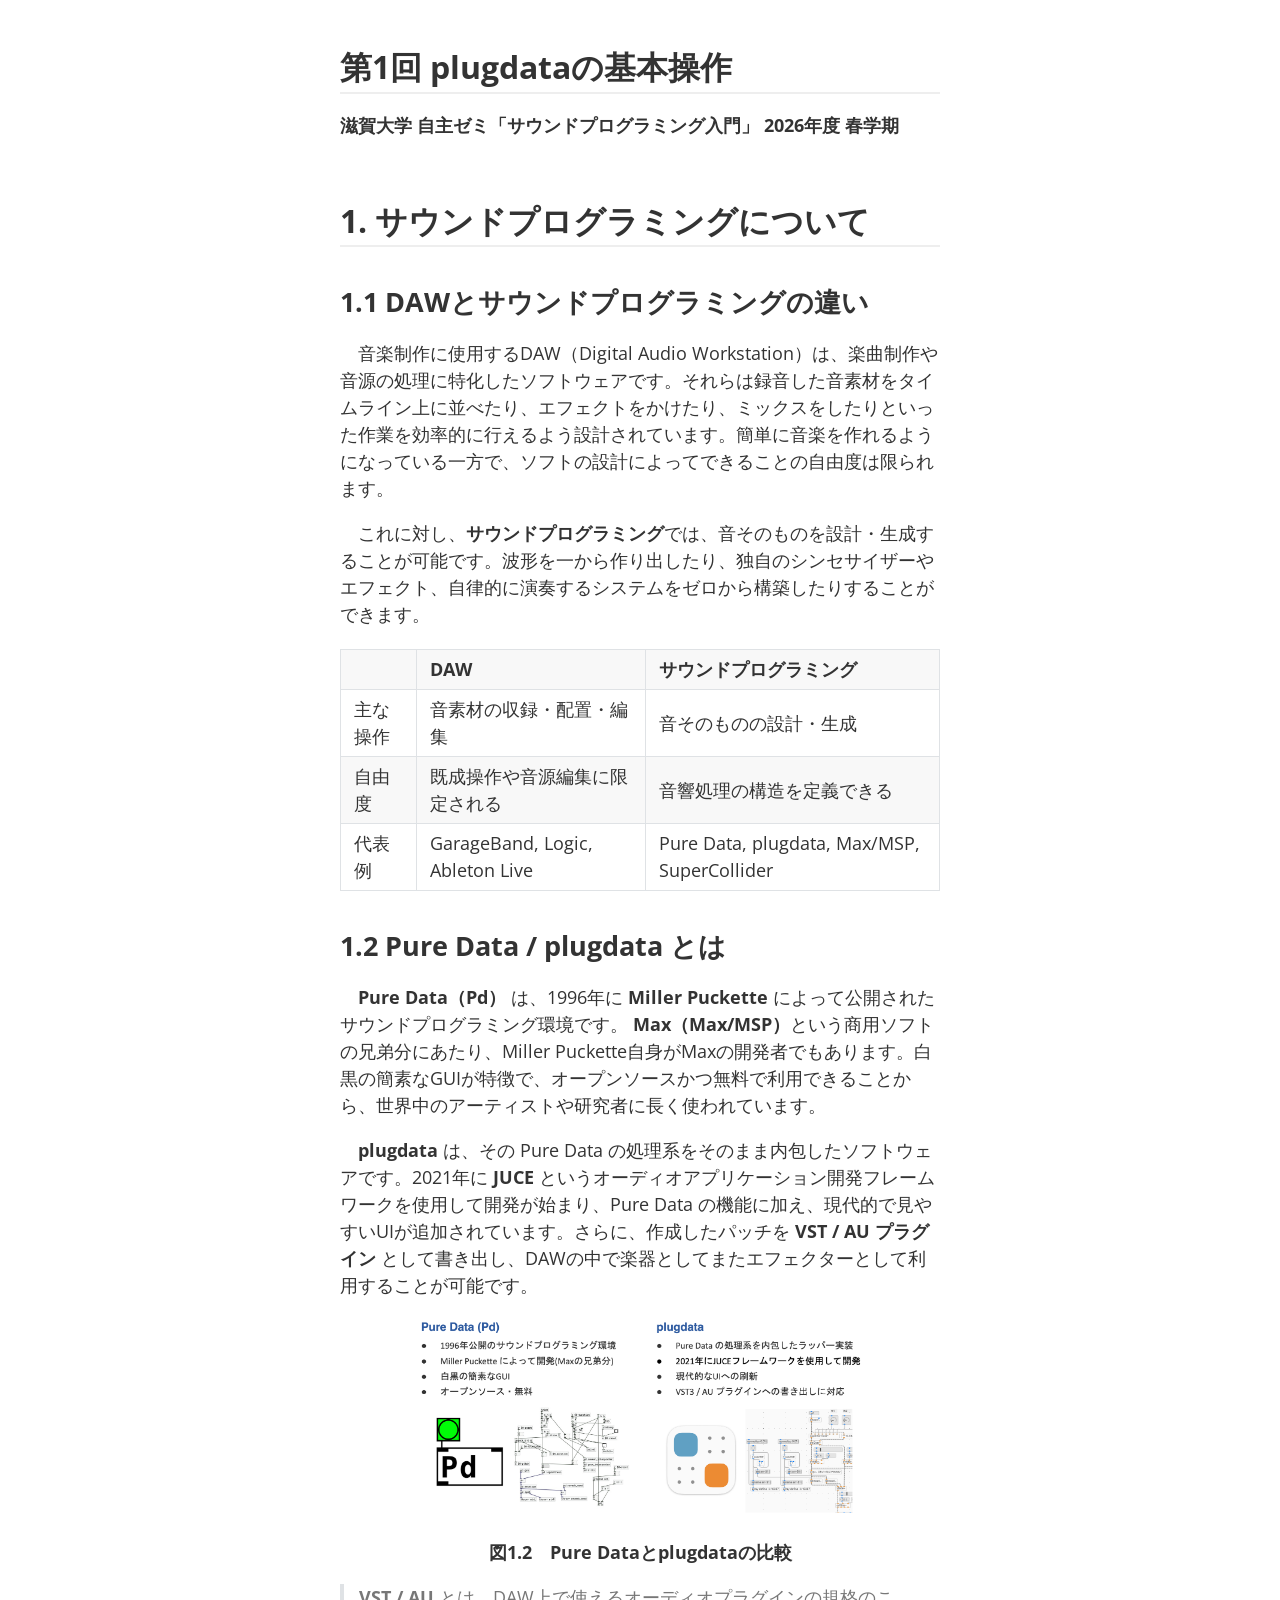
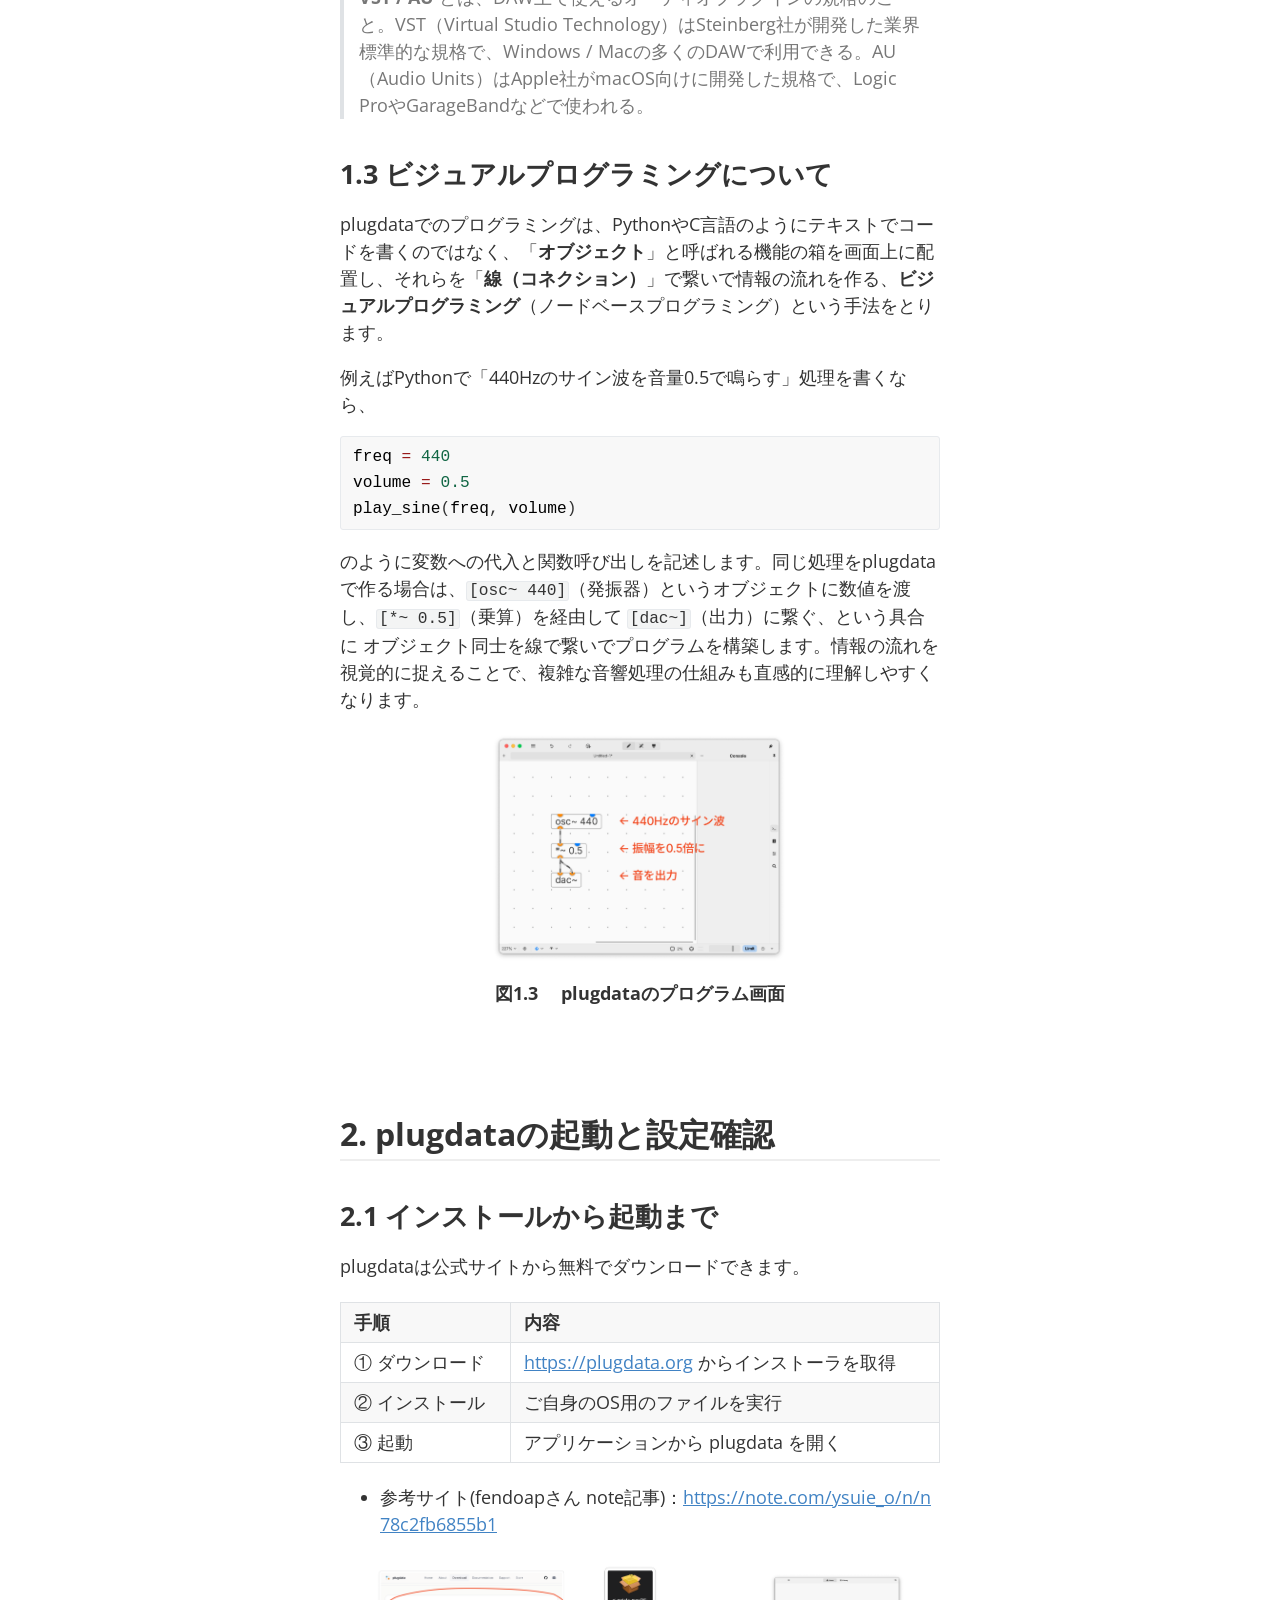
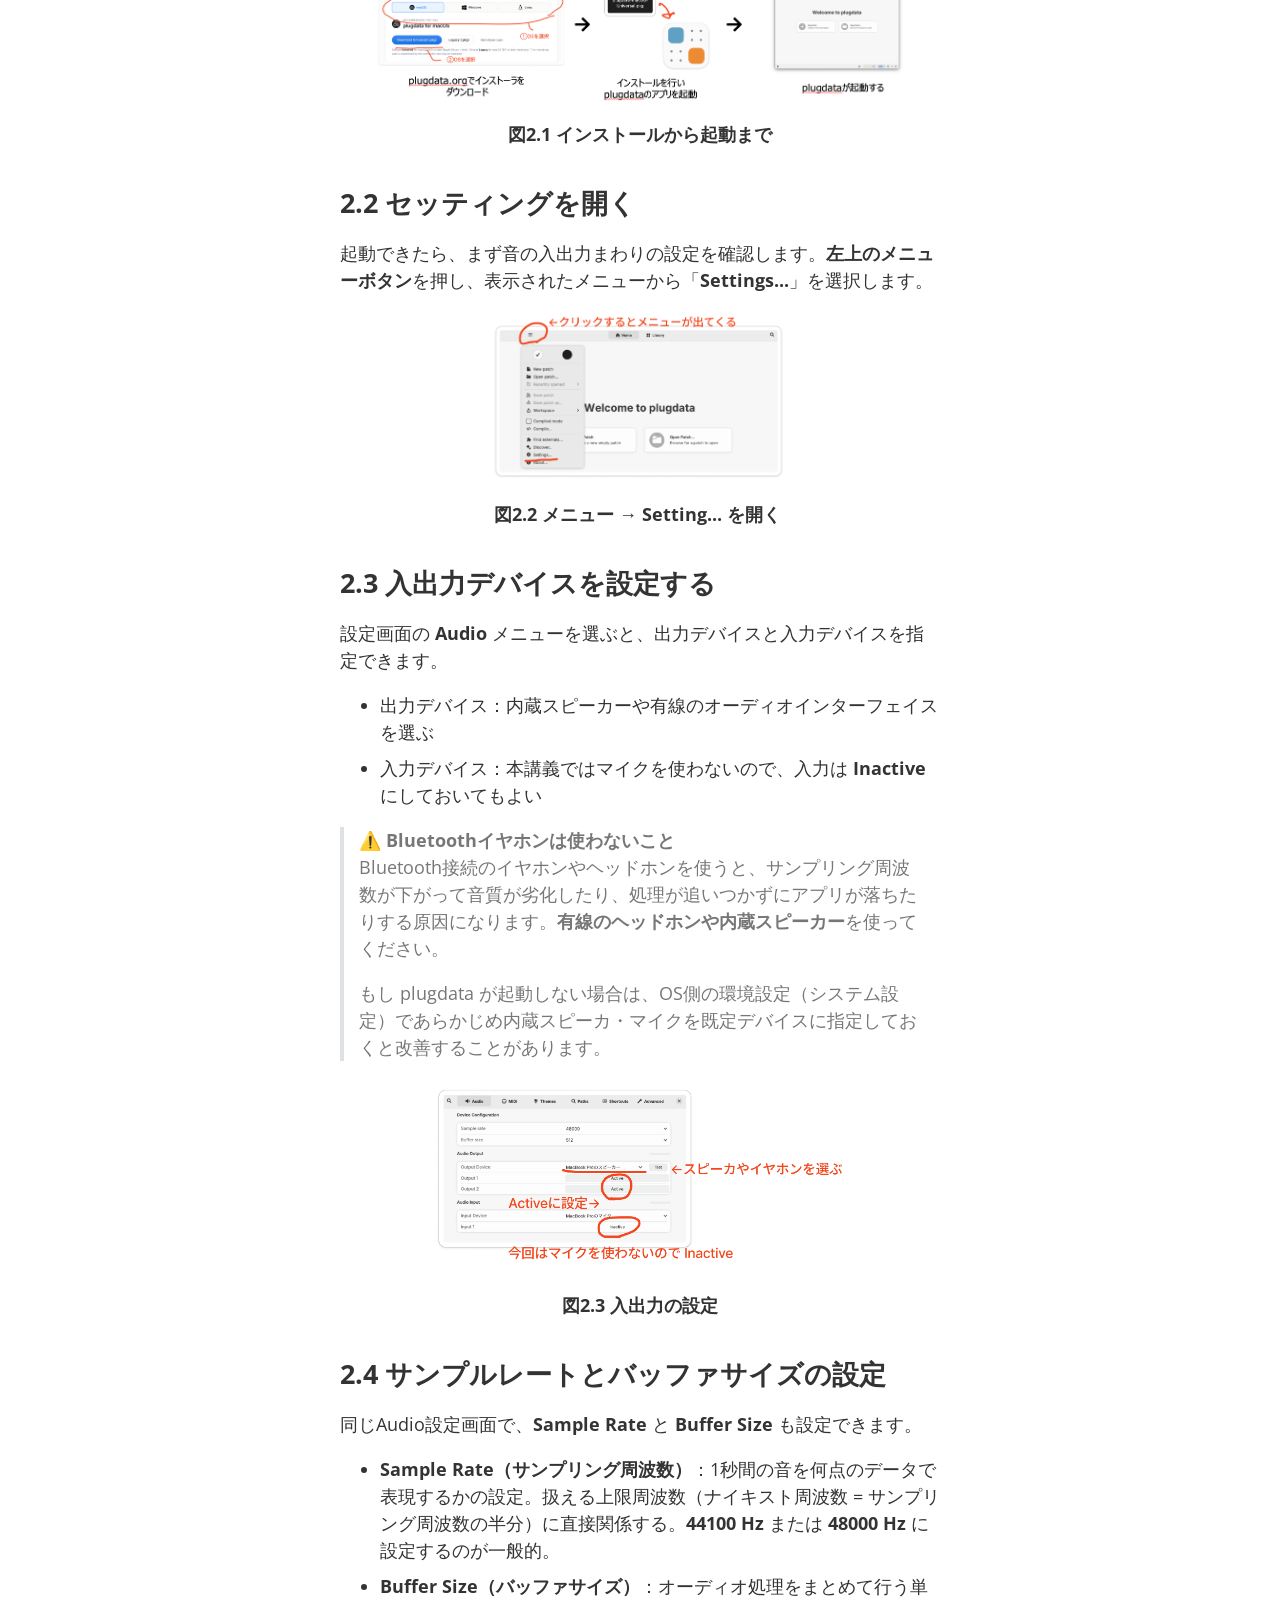
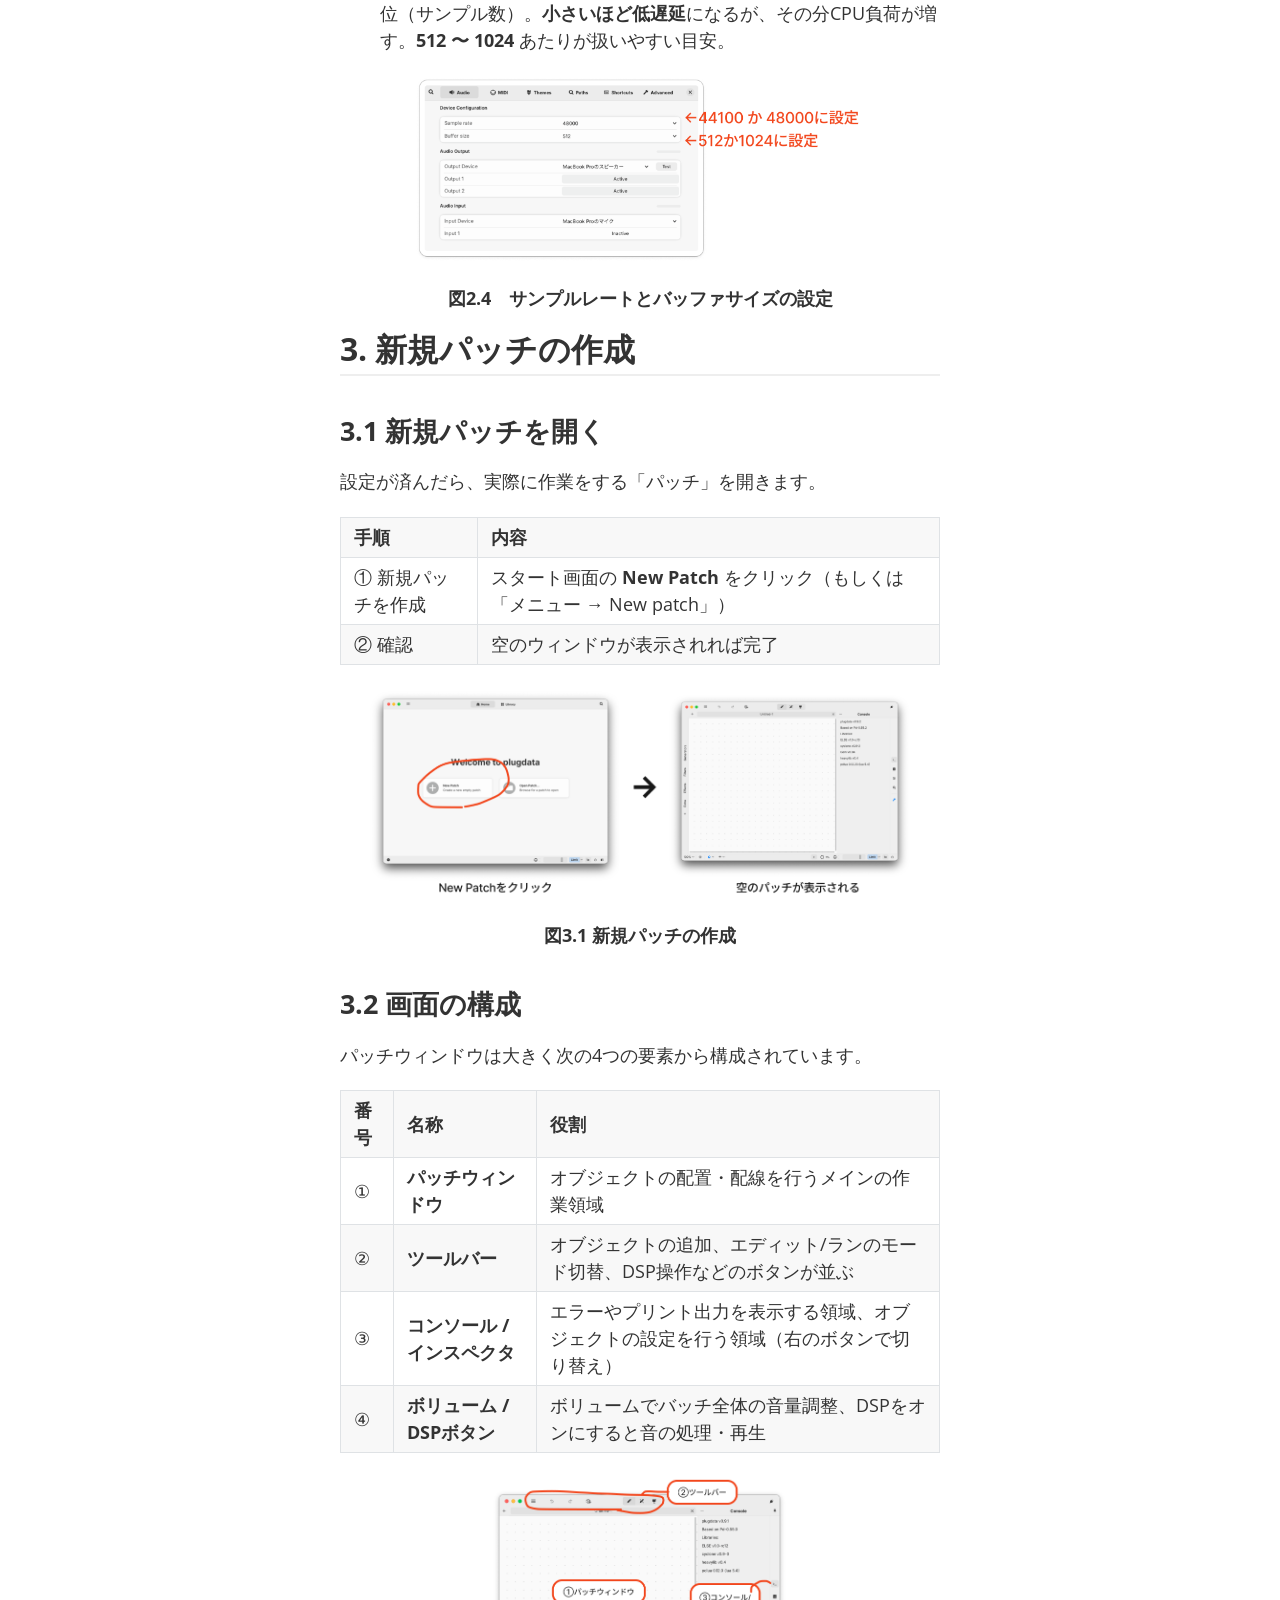
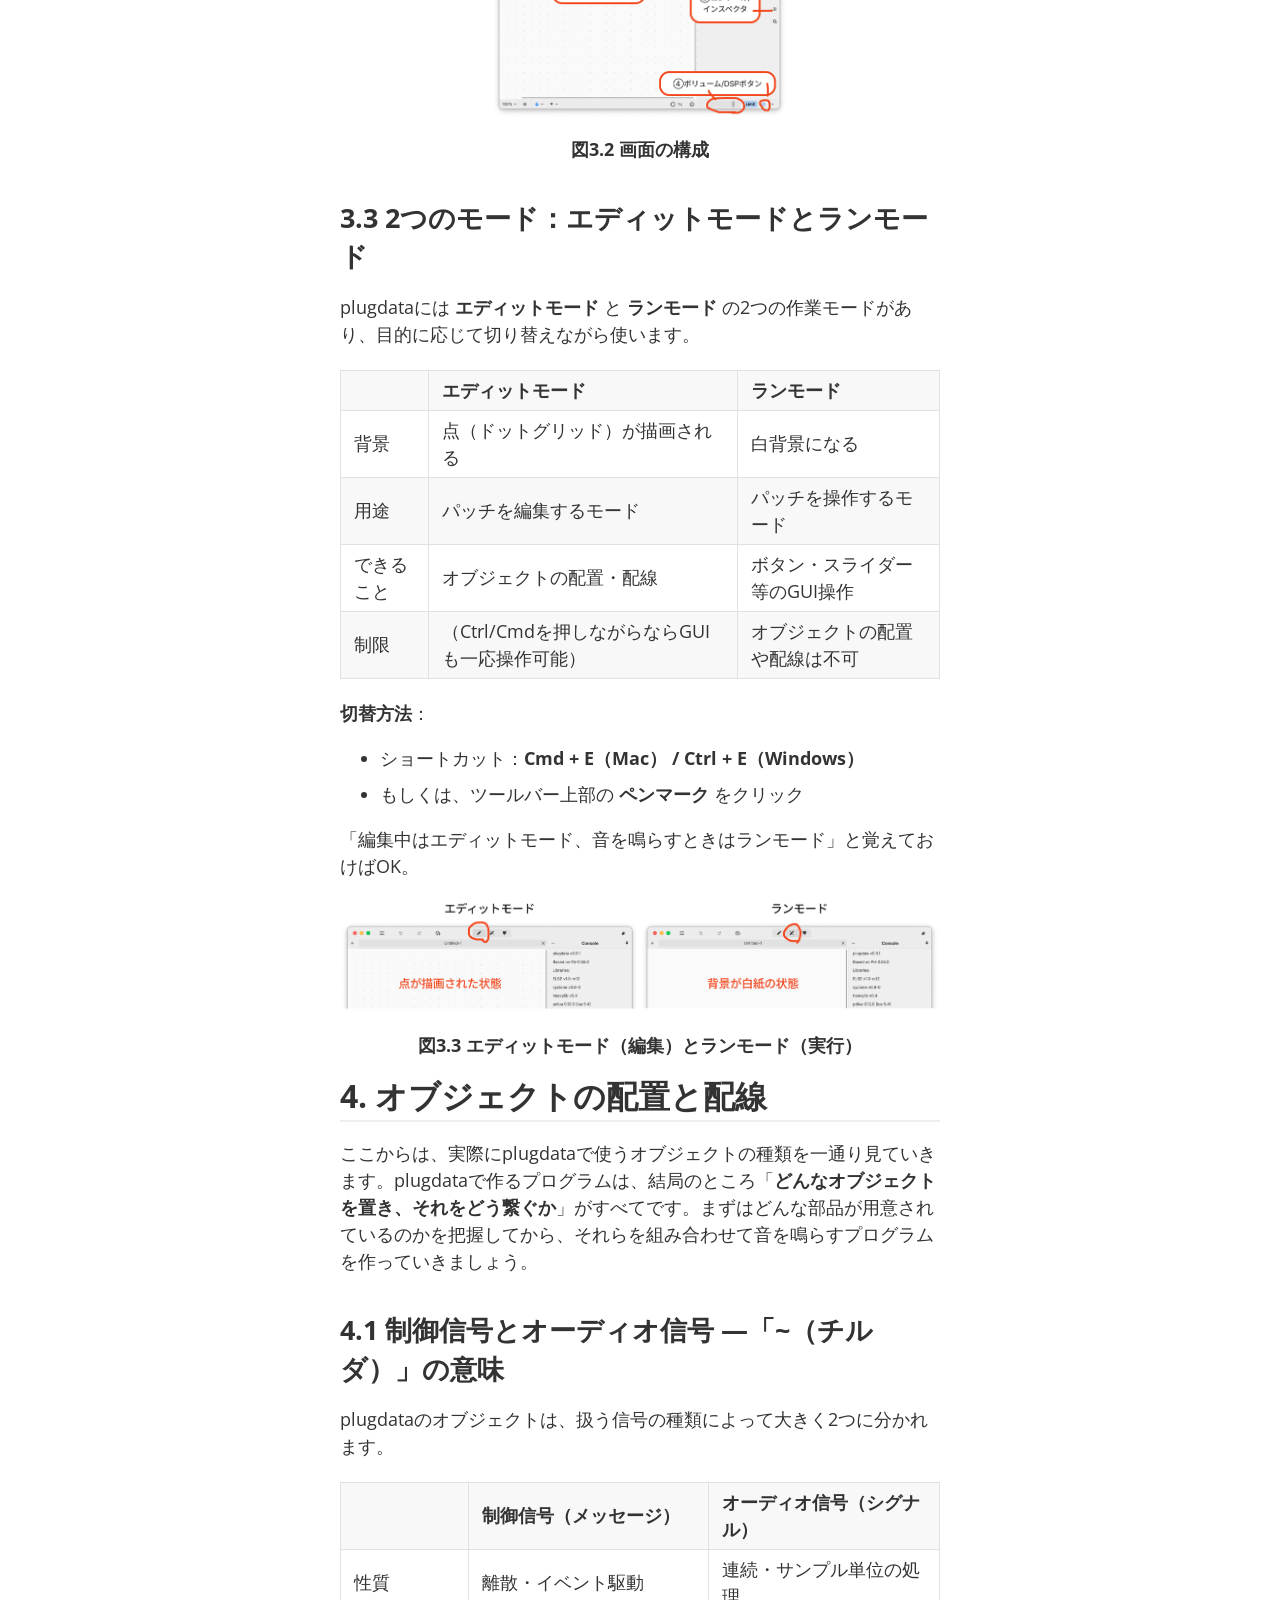
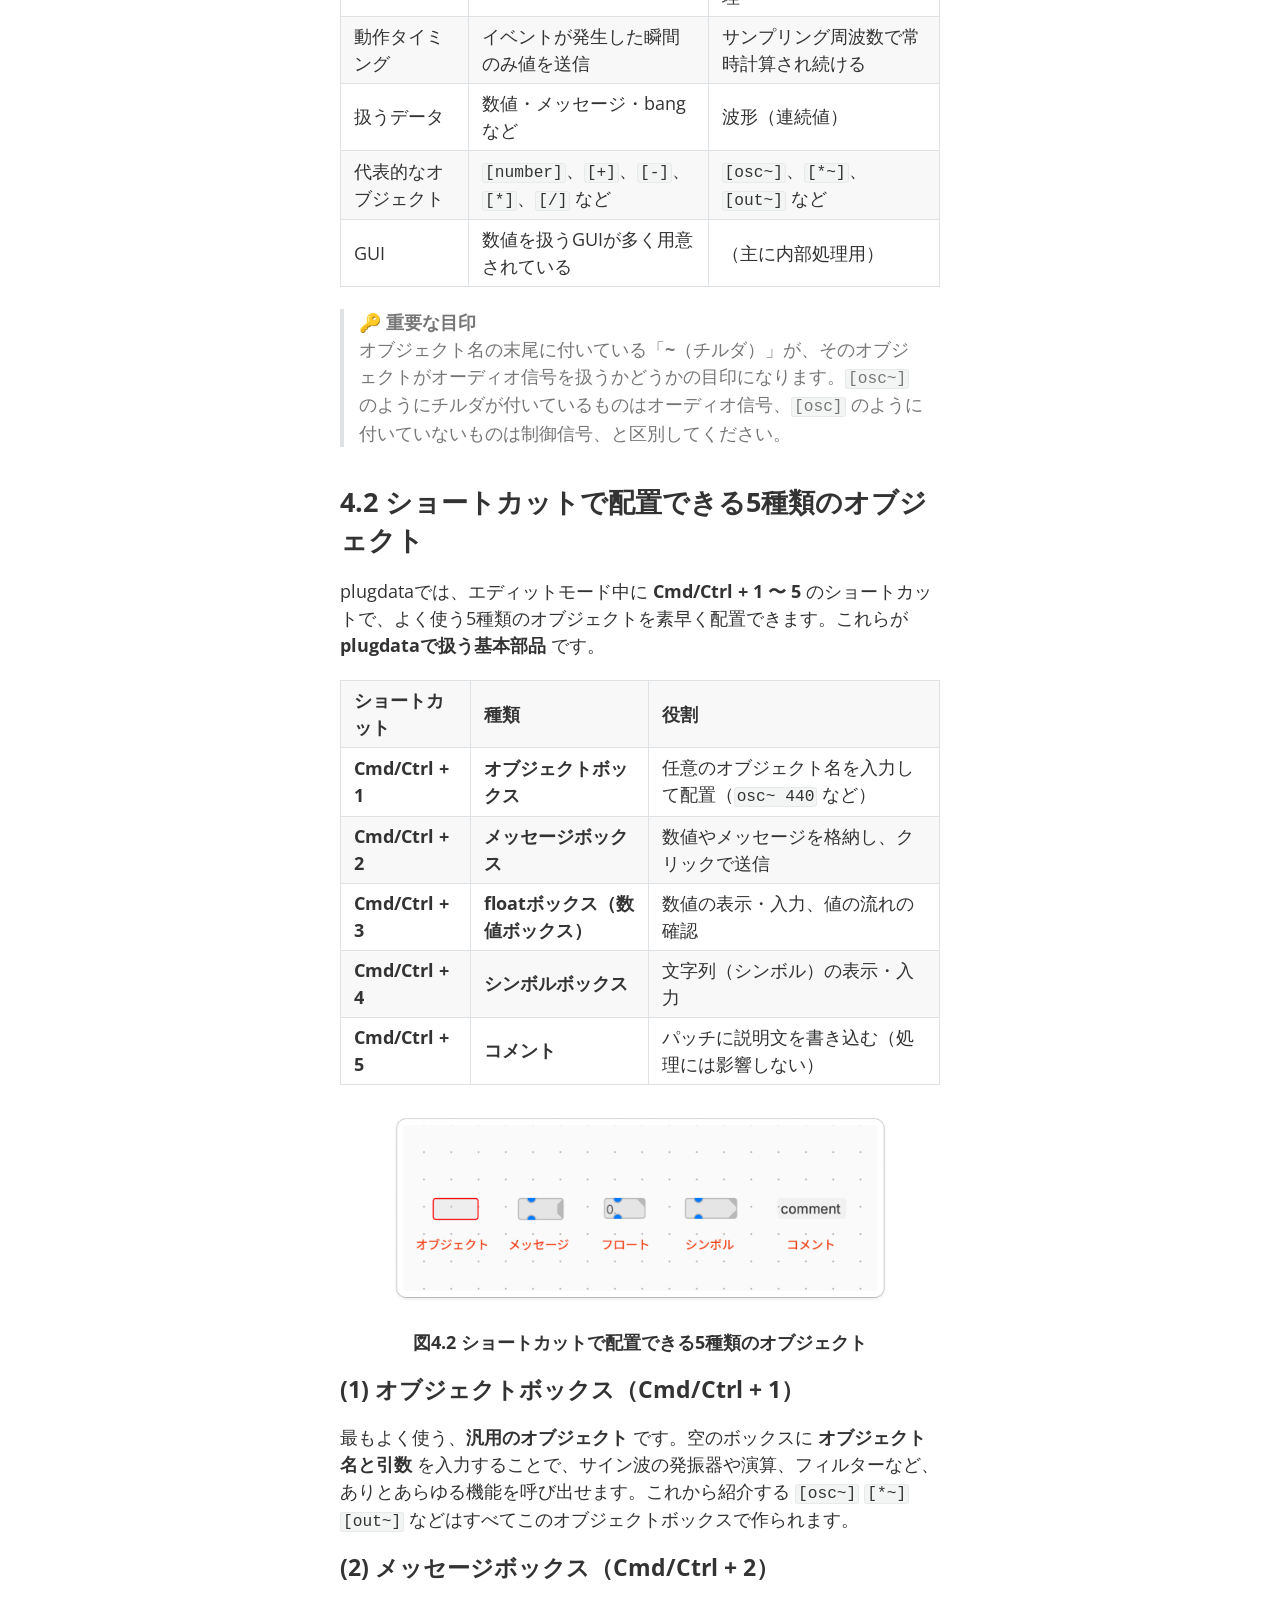
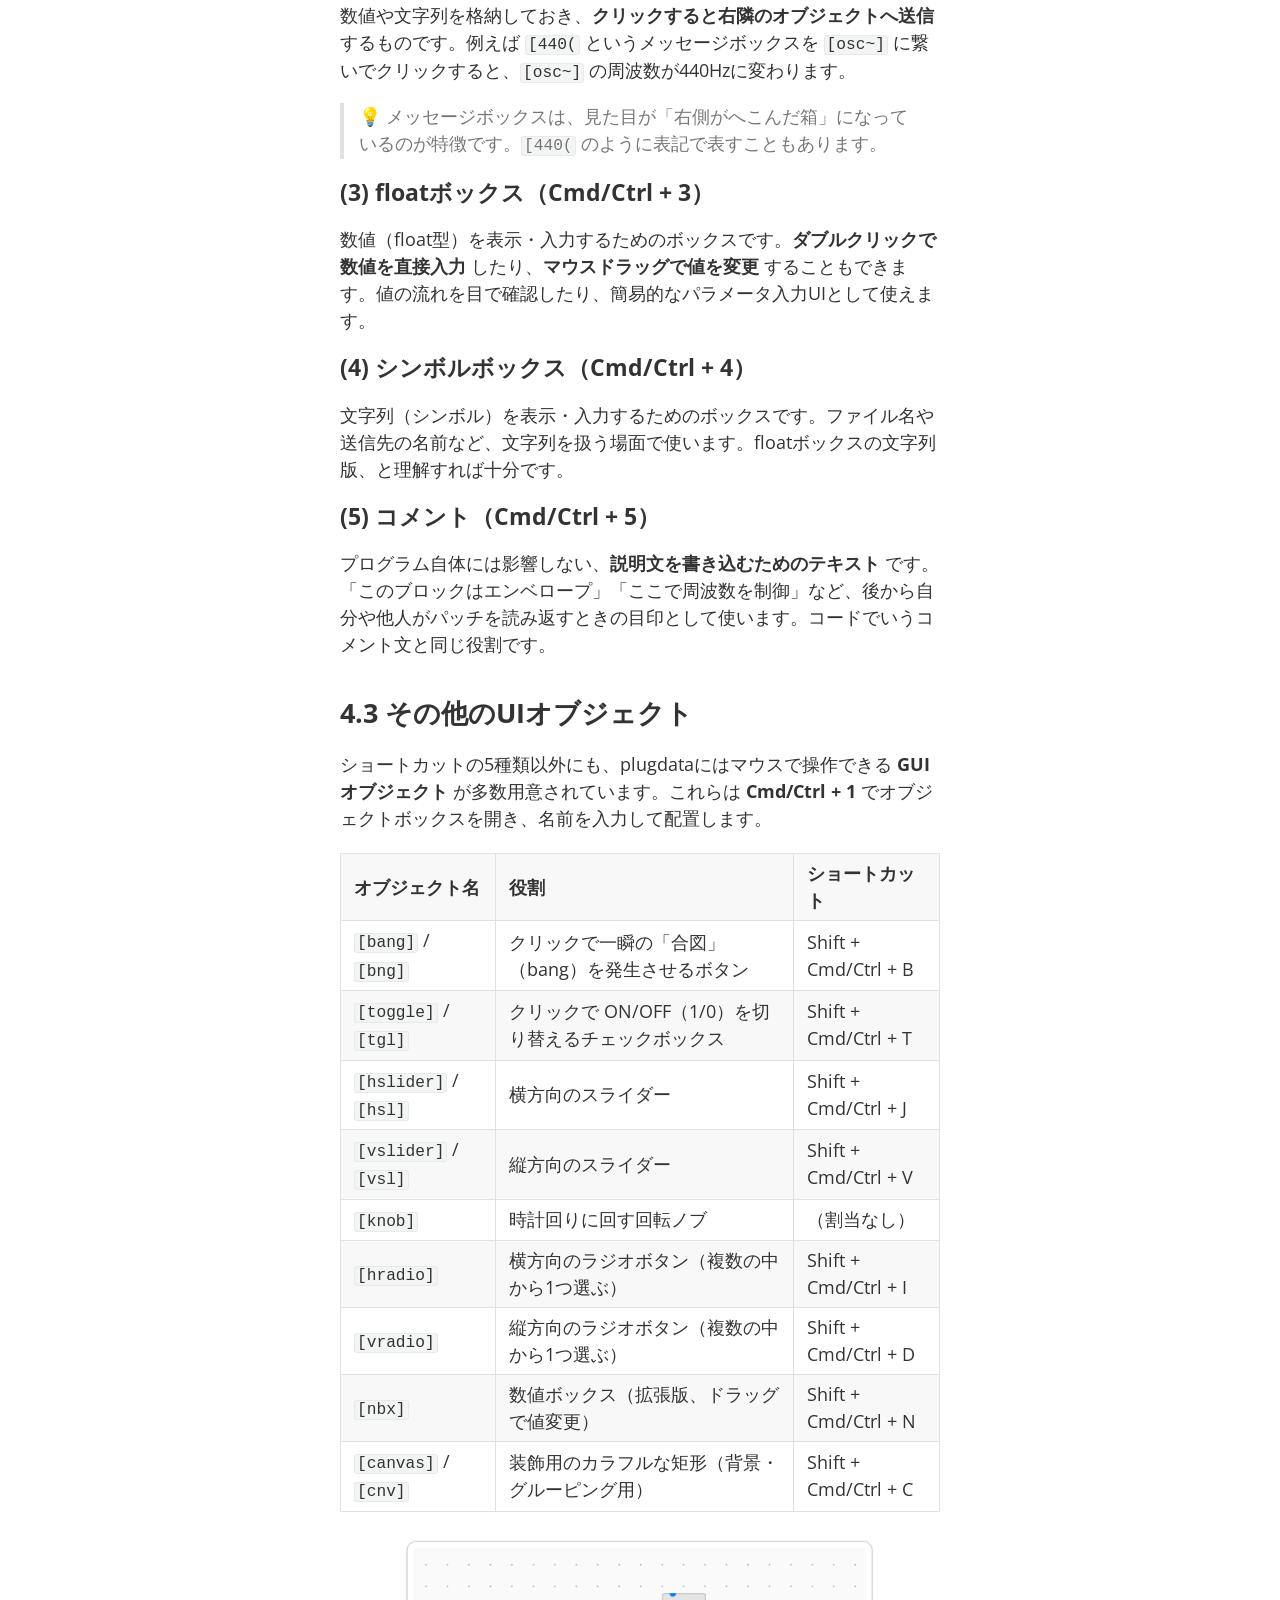
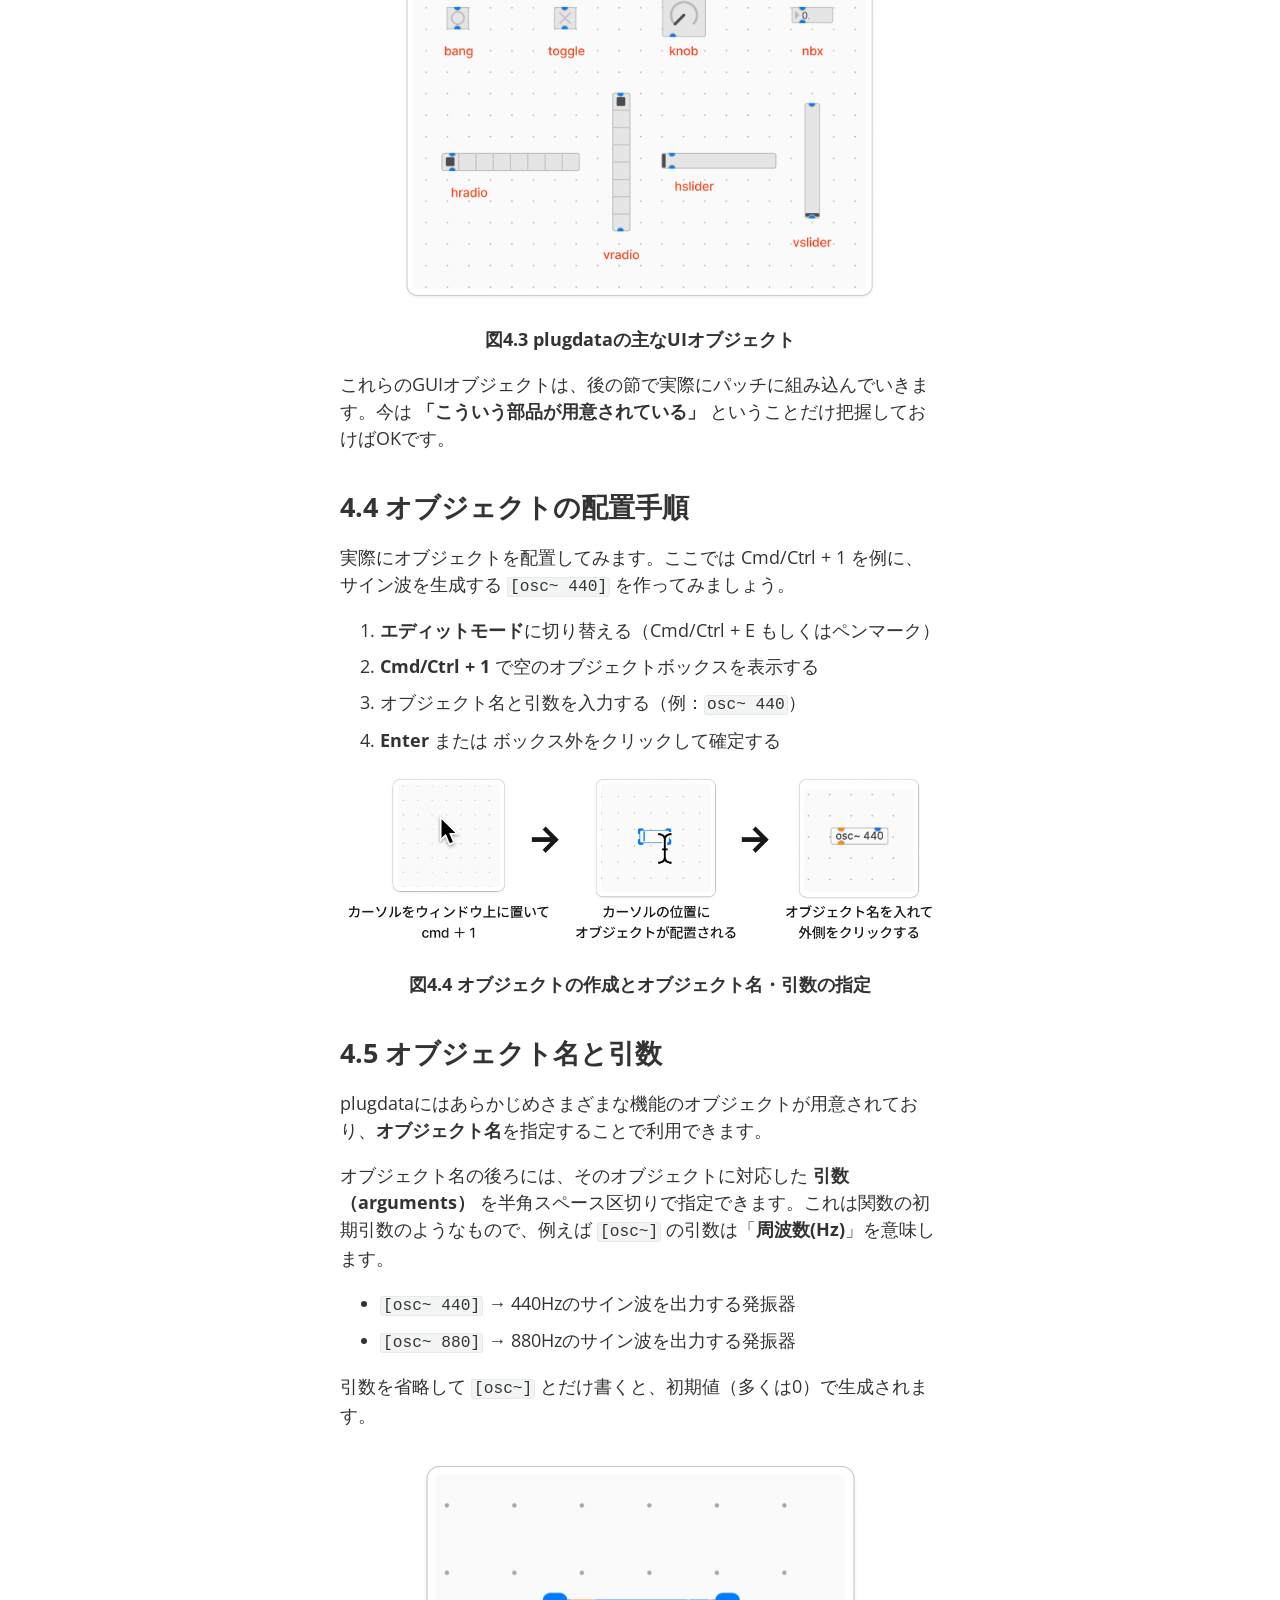
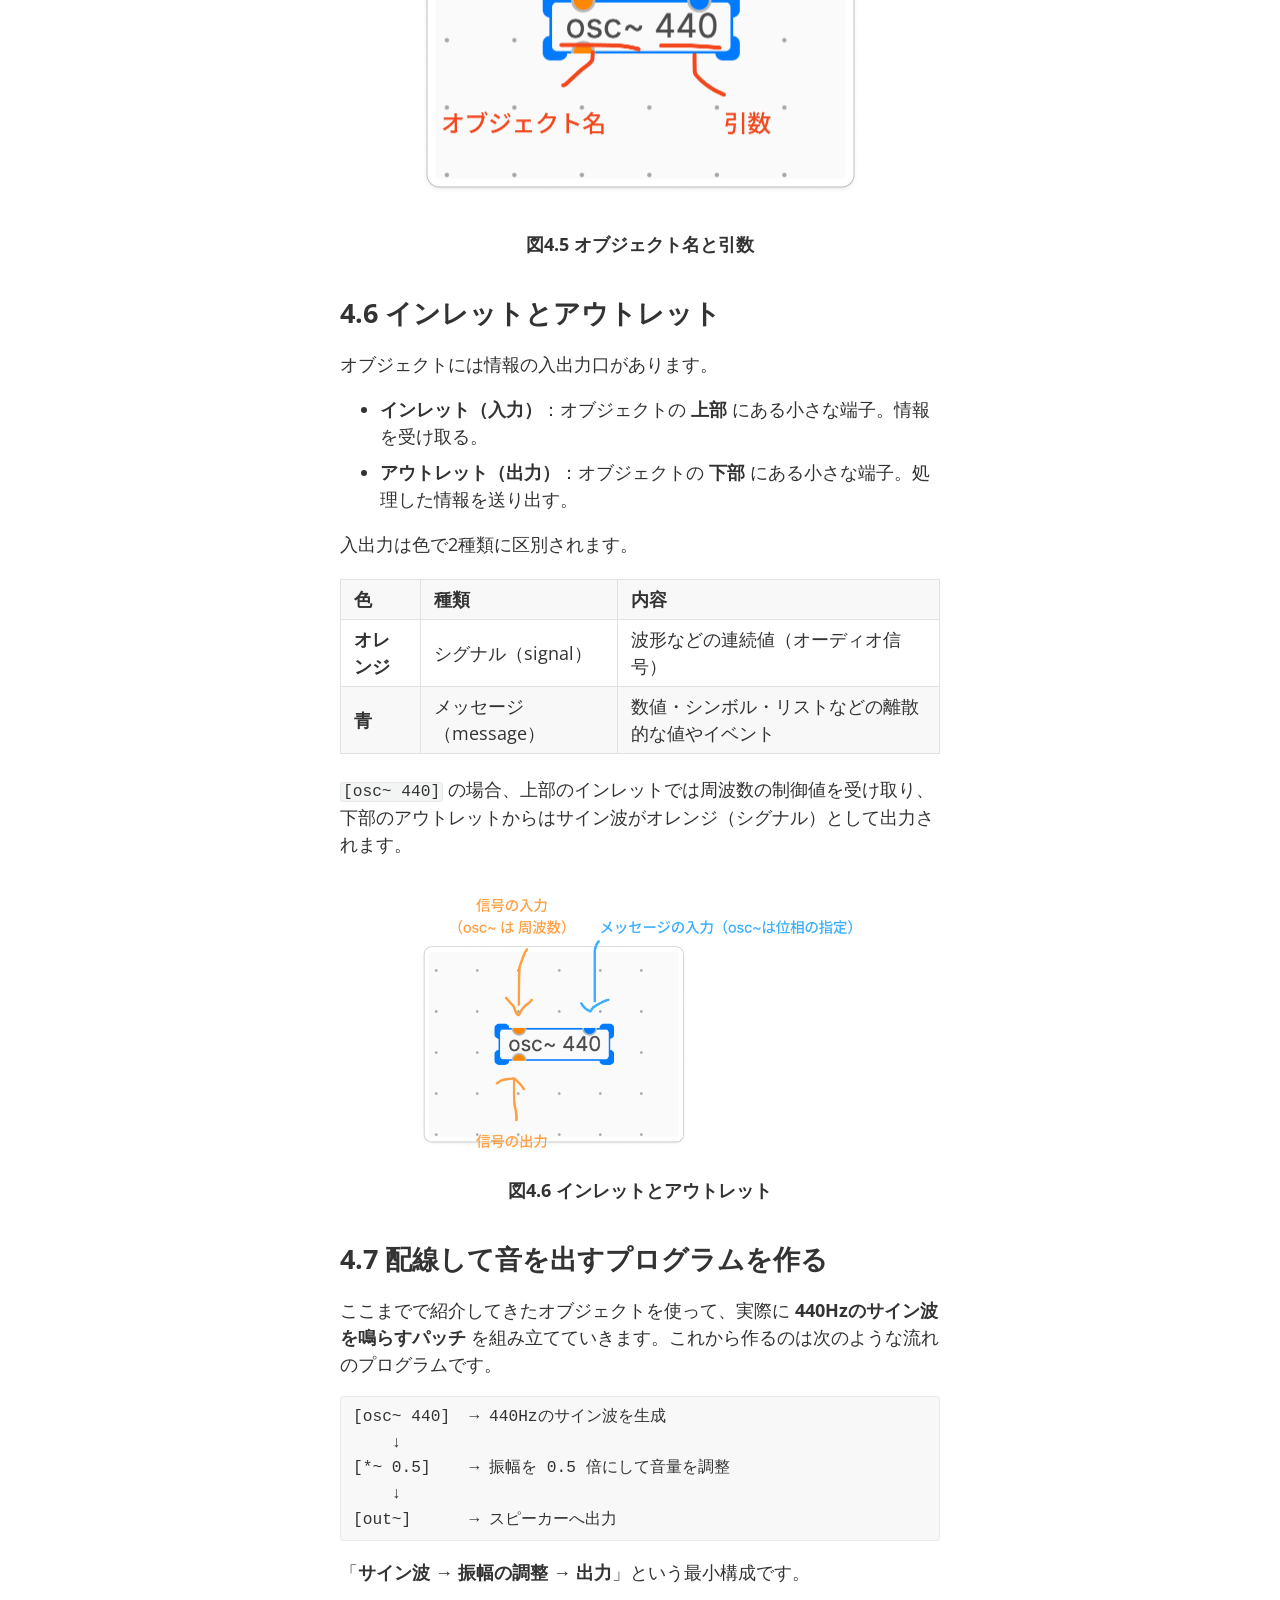
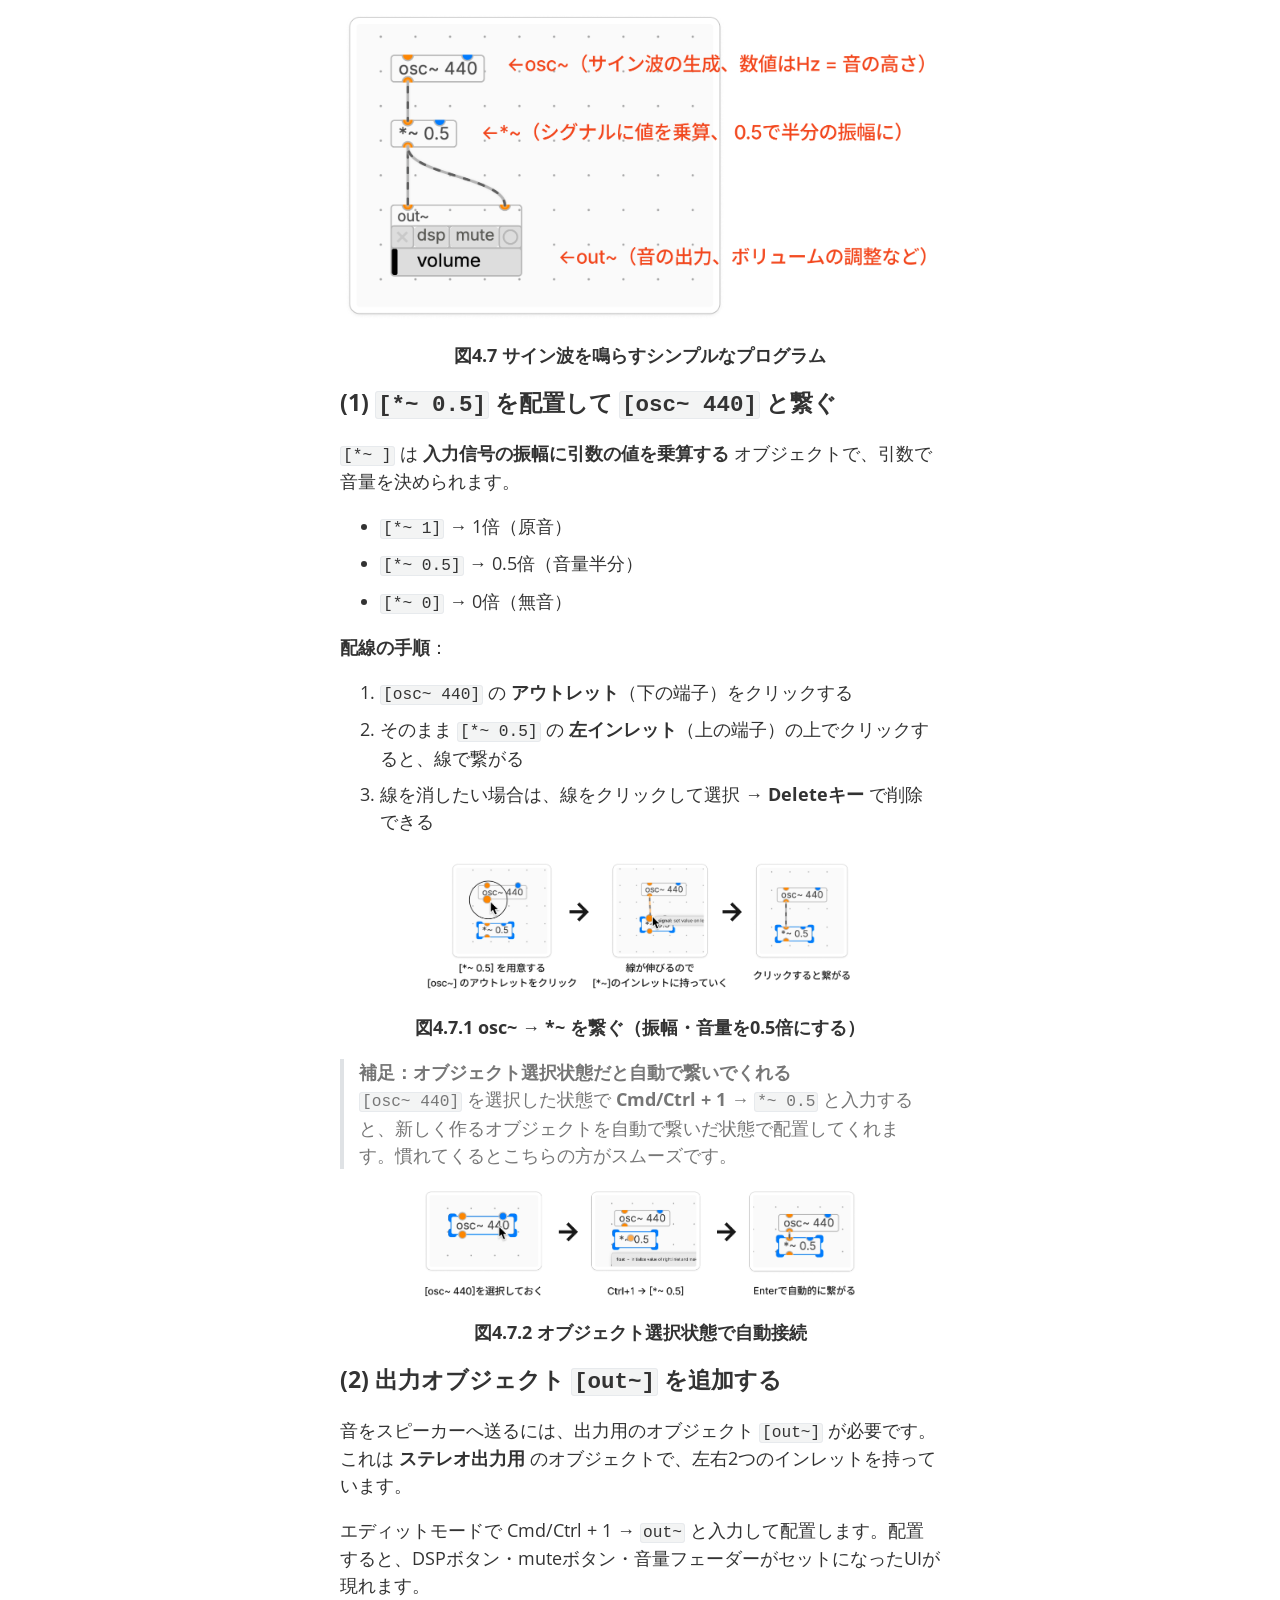
==== lectures/1_plugdata_intro/第1回_plugdataの基本操作.html @ 512f31a6 "update" ====
<!doctype html>
<html>
<head>
<meta charset='UTF-8'><meta name='viewport' content='width=device-width initial-scale=1'><style type='text/css'>html {overflow-x: initial !important;}</style>
<style type='text/css'  id="style-base">:root { --bg-color: #ffffff; --text-color: #333333; --select-text-bg-color: #B5D6FC; --select-text-font-color: auto; --monospace: "Lucida Console",Consolas,"Courier",monospace; --title-bar-height: 20px; }
.mac-os-11 { --title-bar-height: 28px; }
html { font-size: 14px; background-color: var(--bg-color); color: var(--text-color); font-family: "Helvetica Neue", Helvetica, Arial, "Segoe UI Emoji", "SF Pro", sans-serif; -webkit-font-smoothing: antialiased; }
h1, h2, h3, h4, h5 { white-space: pre-wrap; }
body { margin: 0px; padding: 0px; height: auto; inset: 0px; font-size: 1rem; line-height: 1.428571; overflow-x: hidden; background: inherit; }
iframe { margin: auto; }
a.url { word-break: break-all; }
a:active, a:hover { outline: 0px; }
.in-text-selection, ::selection { text-shadow: none; background: var(--select-text-bg-color); color: var(--select-text-font-color); }
#write { margin: 0px auto; height: auto; width: inherit; word-break: normal; overflow-wrap: break-word; position: relative; white-space: normal; overflow-x: visible; padding-top: 36px; }
#write.first-line-indent p { text-indent: 2em; }
#write.first-line-indent li p, #write.first-line-indent p *, #write.first-line-indent svg * { text-indent: 0px; }
#write.first-line-indent li { margin-left: 2em; }
.for-image #write { padding-left: 8px; padding-right: 8px; }
body.typora-export { padding-left: 30px; padding-right: 30px; }
.typora-export .footnote-line, .typora-export li, .typora-export p { white-space: pre-wrap; }
.typora-export .task-list-item input { pointer-events: none; }
@media screen and (max-width: 500px) {
  body.typora-export { padding-left: 0px; padding-right: 0px; }
  #write { padding-left: 20px; padding-right: 20px; }
}
#write li > figure:last-child { margin-bottom: 0.5rem; }
#write ol, #write ul { position: relative; }
img { max-width: 100%; vertical-align: middle; image-orientation: from-image; }
button, input, select, textarea { color: inherit; font-style: inherit; font-variant-caps: inherit; font-weight: inherit; font-width: inherit; font-size: inherit; line-height: inherit; font-family: inherit; font-size-adjust: inherit; font-kerning: inherit; font-variant-alternates: inherit; font-variant-ligatures: inherit; font-variant-numeric: inherit; font-variant-east-asian: inherit; font-variant-position: inherit; font-variant-emoji: inherit; font-feature-settings: inherit; font-optical-sizing: inherit; font-variation-settings: inherit; }
input[type="checkbox"], input[type="radio"] { line-height: normal; padding: 0px; }
*, ::after, ::before { box-sizing: border-box; }
#write h1, #write h2, #write h3, #write h4, #write h5, #write h6, #write p, #write pre { width: inherit; position: relative; }
#write svg h1, #write svg h2, #write svg h3, #write svg h4, #write svg h5, #write svg h6, #write svg p { position: static; }
svg sub, svg sup { position: static; }
.nodeLabel p { padding-right: 2px; padding-left: 2px; }
.typora-export .nodeLabel p { padding-right: 0px; padding-left: 0px; }
foreignObject { overflow: visible; }
p { line-height: inherit; }
h1, h2, h3, h4, h5, h6 { break-after: avoid-page; break-inside: avoid; orphans: 4; }
p { orphans: 4; }
li p { orphans: 1; }
h1 { font-size: 2rem; }
h2 { font-size: 1.8rem; }
h3 { font-size: 1.6rem; }
h4 { font-size: 1.4rem; }
h5 { font-size: 1.2rem; }
h6 { font-size: 1rem; }
.md-math-block, .md-rawblock, h1, h2, h3, h4, h5, h6, p { margin-top: 1rem; margin-bottom: 1rem; }
.hidden { display: none; }
.md-blockmeta { color: rgb(204, 204, 204); font-weight: 700; font-style: italic; }
a { cursor: pointer; }
sup.md-footnote { padding: 2px 4px; background-color: rgba(238, 238, 238, 0.7); color: rgb(85, 85, 85); border-radius: 4px; cursor: pointer; }
sup.md-footnote a, sup.md-footnote a:hover { color: inherit; text-transform: inherit; text-decoration: inherit; }
#write input[type="checkbox"] { cursor: pointer; width: inherit; height: inherit; }
figure { overflow-x: auto; margin: 1.2em 0px; max-width: calc(100% + 16px); padding: 0px; }
figure > table { margin: 0px; }
thead, tr { break-inside: avoid; break-after: auto; }
thead { display: table-header-group; }
table { border-collapse: collapse; border-spacing: 0px; width: 100%; overflow: auto; break-inside: auto; text-align: left; }
table.md-table td { min-width: 32px; }
.CodeMirror-gutters { border-right-width: 0px; border-right-style: none; border-right-color: currentcolor; background-color: inherit; }
.CodeMirror-linenumber { -webkit-user-select: none; }
.CodeMirror { text-align: left; }
.CodeMirror-placeholder { opacity: 0.3; }
.CodeMirror pre { padding: 0px 4px; }
.CodeMirror-lines { padding: 0px; }
div.hr:focus { cursor: none; }
#write pre { white-space: pre-wrap; }
#write.fences-no-line-wrapping pre { white-space: pre; }
#write pre.ty-contain-cm { white-space: normal; }
.CodeMirror-gutters { margin-right: 4px; }
.md-fences { font-size: 0.9rem; display: block; break-inside: avoid; text-align: left; overflow: visible; white-space: pre; background: inherit; position: relative !important; }
.md-fences-adv-panel { width: 100%; margin-top: 10px; text-align: center; padding-top: 0px; padding-bottom: 8px; overflow-x: auto; }
#write .md-fences.mock-cm { white-space: pre-wrap; }
.md-fences.md-fences-with-lineno { padding-left: 0px; }
#write.fences-no-line-wrapping .md-fences.mock-cm { white-space: pre; overflow-x: auto; }
.md-fences.mock-cm.md-fences-with-lineno { padding-left: 8px; }
.CodeMirror-line, twitterwidget { break-inside: avoid; }
svg { break-inside: avoid; }
.footnotes { opacity: 0.8; font-size: 0.9rem; margin-top: 1em; margin-bottom: 1em; }
.footnotes + .footnotes { margin-top: 0px; }
.md-reset { margin: 0px; padding: 0px; border: 0px; outline: 0px; vertical-align: top; background: 0px 0px; text-decoration: none; text-shadow: none; float: none; position: static; width: auto; height: auto; white-space: nowrap; cursor: inherit; line-height: normal; font-weight: 400; text-align: left; box-sizing: content-box; direction: ltr; }
li div { padding-top: 0px; }
blockquote { margin: 1rem 0px; }
li .mathjax-block, li p { margin: 0.5rem 0px; }
li blockquote { margin: 1rem 0px; }
li { margin: 0px; position: relative; }
blockquote > :last-child { margin-bottom: 0px; }
blockquote > :first-child, li > :first-child { margin-top: 0px; }
.footnotes-area { color: rgb(136, 136, 136); margin-top: 0.714rem; padding-bottom: 0.143rem; white-space: normal; }
#write .footnote-line { white-space: pre-wrap; }
@media print {
  body, html { border: 1px solid transparent; height: 99%; break-after: avoid; break-before: avoid; font-variant-ligatures: no-common-ligatures; }
  #write { margin-top: 0px; border-color: transparent !important; padding-top: 0px !important; padding-bottom: 0px !important; }
  .typora-export * { print-color-adjust: exact; }
  .typora-export #write { break-after: avoid; }
  .typora-export #write::after { height: 0px; }
  .is-mac table { break-inside: avoid; }
  #write > p:nth-child(1) { margin-top: 0px; }
  .typora-export-show-outline .typora-export-sidebar { display: none; }
  figure { overflow-x: visible; }
}
.footnote-line { margin-top: 0.714em; font-size: 0.7em; }
a img, img a { cursor: pointer; }
pre.md-meta-block { font-size: 0.8rem; min-height: 0.8rem; white-space: pre-wrap; background: rgb(204, 204, 204); display: block; overflow-x: hidden; }
p > .md-image:only-child:not(.md-img-error) img, p > img:only-child { display: block; margin: auto; }
#write.first-line-indent p > .md-image:only-child:not(.md-img-error) img { left: -2em; position: relative; }
p > .md-image:only-child { display: inline-block; width: 100%; }
#write .MathJax_Display { margin: 0.8em 0px 0px; }
.md-math-block { width: 100%; }
.md-math-block:not(:empty)::after { display: none; }
.MathJax_ref { fill: currentcolor; }
[contenteditable="true"]:active, [contenteditable="true"]:focus, [contenteditable="false"]:active, [contenteditable="false"]:focus { outline: 0px; box-shadow: none; }
.md-task-list-item { position: relative; list-style-type: none; }
.task-list-item.md-task-list-item { padding-left: 0px; }
.md-task-list-item > input { position: absolute; top: 0px; left: 0px; margin-left: -1.2em; margin-top: calc(1em - 10px); border: medium; }
.math { font-size: 1rem; }
.md-toc { min-height: 3.58rem; position: relative; font-size: 0.9rem; border-radius: 10px; }
.md-toc-content { position: relative; margin-left: 0px; }
.md-toc-content::after, .md-toc::after { display: none; }
.md-toc-item { display: block; color: rgb(65, 131, 196); }
.md-toc-item a { text-decoration: none; }
.md-toc-inner:hover { text-decoration: underline; }
.md-toc-inner { display: inline-block; cursor: pointer; }
.md-toc-h1 .md-toc-inner { margin-left: 0px; font-weight: 700; }
.md-toc-h2 .md-toc-inner { margin-left: 2em; }
.md-toc-h3 .md-toc-inner { margin-left: 4em; }
.md-toc-h4 .md-toc-inner { margin-left: 6em; }
.md-toc-h5 .md-toc-inner { margin-left: 8em; }
.md-toc-h6 .md-toc-inner { margin-left: 10em; }
@media screen and (max-width: 48em) {
  .md-toc-h3 .md-toc-inner { margin-left: 3.5em; }
  .md-toc-h4 .md-toc-inner { margin-left: 5em; }
  .md-toc-h5 .md-toc-inner { margin-left: 6.5em; }
  .md-toc-h6 .md-toc-inner { margin-left: 8em; }
}
a.md-toc-inner { font-size: inherit; font-style: inherit; font-weight: inherit; line-height: inherit; }
.footnote-line a:not(.reversefootnote) { color: inherit; }
.reversefootnote { font-family: ui-monospace, sans-serif; }
.md-attr { display: none; }
.md-fn-count::after { content: "."; }
code, pre, samp, tt { font-family: var(--monospace); }
kbd { margin: 0px 0.1em; padding: 0.1em 0.6em; font-size: 0.8em; color: rgb(36, 39, 41); background: rgb(255, 255, 255); border: 1px solid rgb(173, 179, 185); border-radius: 3px; box-shadow: rgba(12, 13, 14, 0.2) 0px 1px 0px, rgb(255, 255, 255) 0px 0px 0px 2px inset; white-space: nowrap; vertical-align: middle; }
.md-comment { color: rgb(162, 127, 3); opacity: 0.6; font-family: var(--monospace); }
code { text-align: left; vertical-align: initial; }
a.md-print-anchor { white-space: pre !important; border-width: medium !important; border-style: none !important; border-color: currentcolor !important; display: inline-block !important; position: absolute !important; width: 1px !important; right: 0px !important; outline: 0px !important; background: 0px 0px !important; text-decoration: initial !important; text-shadow: initial !important; }
.os-windows.monocolor-emoji .md-emoji { font-family: "Segoe UI Symbol", sans-serif; }
.md-diagram-panel > svg { max-width: 100%; }
[lang="flow"] svg, [lang="mermaid"] svg { max-width: 100%; height: auto; }
[lang="mermaid"] .node text { font-size: 1rem; }
table tr th { border-bottom-width: 0px; border-bottom-style: none; border-bottom-color: currentcolor; }
video { max-width: 100%; display: block; margin: 0px auto; }
iframe { max-width: 100%; width: 100%; border: medium; }
.highlight td, .highlight tr { border: 0px; }
mark { background: rgb(255, 255, 0); color: rgb(0, 0, 0); }
.md-html-inline .md-plain, .md-html-inline strong, mark .md-inline-math, mark strong { color: inherit; }
.md-expand mark .md-meta { opacity: 0.3 !important; }
mark .md-meta { color: rgb(0, 0, 0); }
@media print {
  .typora-export h1, .typora-export h2, .typora-export h3, .typora-export h4, .typora-export h5, .typora-export h6 { break-inside: avoid; }
}
.md-diagram-panel .messageText { stroke: none !important; }
.md-diagram-panel .start-state { fill: var(--node-fill); }
.md-diagram-panel .edgeLabel rect { opacity: 1 !important; }
.md-fences.md-fences-math { font-size: 1em; }
.md-fences-advanced:not(.md-focus) { padding: 0px; white-space: nowrap; border: 0px; }
.md-fences-advanced:not(.md-focus) { background: inherit; }
.mermaid-svg { margin: auto; }
.typora-export-show-outline .typora-export-content { max-width: 1440px; margin: auto; display: flex; flex-direction: row; }
.typora-export-sidebar { width: 300px; font-size: 0.8rem; margin-top: 80px; margin-right: 18px; }
.typora-export-show-outline #write { --webkit-flex: 2; flex: 2 1 0%; }
.typora-export-sidebar .outline-content { position: fixed; top: 0px; max-height: 100%; overflow: hidden auto; padding-bottom: 30px; padding-top: 60px; width: 300px; }
@media screen and (max-width: 1024px) {
  .typora-export-sidebar, .typora-export-sidebar .outline-content { width: 240px; }
}
@media screen and (max-width: 800px) {
  .typora-export-sidebar { display: none; }
}
.outline-content li, .outline-content ul { margin-left: 0px; margin-right: 0px; padding-left: 0px; padding-right: 0px; list-style: none; overflow-wrap: anywhere; }
.outline-content ul { margin-top: 0px; margin-bottom: 0px; }
.outline-content strong { font-weight: 400; }
.outline-expander { width: 1rem; height: 1.428571rem; position: relative; display: table-cell; vertical-align: middle; cursor: pointer; padding-left: 4px; }
.outline-expander::before { content: ""; position: relative; font-family: Ionicons; display: inline-block; font-size: 8px; vertical-align: middle; }
.outline-item { padding-top: 3px; padding-bottom: 3px; cursor: pointer; }
.outline-expander:hover::before { content: ""; }
.outline-h1 > .outline-item { padding-left: 0px; }
.outline-h2 > .outline-item { padding-left: 1em; }
.outline-h3 > .outline-item { padding-left: 2em; }
.outline-h4 > .outline-item { padding-left: 3em; }
.outline-h5 > .outline-item { padding-left: 4em; }
.outline-h6 > .outline-item { padding-left: 5em; }
.outline-label { cursor: pointer; display: table-cell; vertical-align: middle; text-decoration: none; color: inherit; }
.outline-label:hover { text-decoration: underline; }
.outline-item:hover { border-color: rgb(245, 245, 245); background-color: var(--item-hover-bg-color); }
.outline-item:hover { margin-left: -28px; margin-right: -28px; border-left-width: 28px; border-left-style: solid; border-left-color: transparent; border-right-width: 28px; border-right-style: solid; border-right-color: transparent; }
.outline-item-single .outline-expander::before, .outline-item-single .outline-expander:hover::before { display: none; }
.outline-item-open > .outline-item > .outline-expander::before { content: ""; }
.outline-children { display: none; }
.info-panel-tab-wrapper { display: none; }
.outline-item-open > .outline-children { display: block; }
.typora-export .outline-item { padding-top: 1px; padding-bottom: 1px; }
.typora-export .outline-item:hover { margin-right: -8px; border-right-width: 8px; border-right-style: solid; border-right-color: transparent; }
.typora-export .outline-expander::before { content: "+"; font-family: inherit; top: -1px; }
.typora-export .outline-expander:hover::before, .typora-export .outline-item-open > .outline-item > .outline-expander::before { content: "−"; }
.typora-export-collapse-outline .outline-children { display: none; }
.typora-export-collapse-outline .outline-item-open > .outline-children, .typora-export-no-collapse-outline .outline-children { display: block; }
.typora-export-no-collapse-outline .outline-expander::before { content: "" !important; }
.typora-export-show-outline .outline-item-active > .outline-item .outline-label { font-weight: 700; }
.md-inline-math-container mjx-container { zoom: 0.95; }
mjx-container { break-inside: avoid; }
.md-alert.md-alert-note { border-left-color: rgb(9, 105, 218); }
.md-alert.md-alert-important { border-left-color: rgb(130, 80, 223); }
.md-alert.md-alert-warning { border-left-color: rgb(154, 103, 0); }
.md-alert.md-alert-tip { border-left-color: rgb(31, 136, 61); }
.md-alert.md-alert-caution { border-left-color: rgb(207, 34, 46); }
.md-alert { padding: 0px 1em; margin-bottom: 16px; color: inherit; border-left-width: 0.25em; border-left-style: solid; border-left-color: rgb(0, 0, 0); }
.md-alert-text-note { color: rgb(9, 105, 218); }
.md-alert-text-important { color: rgb(130, 80, 223); }
.md-alert-text-warning { color: rgb(154, 103, 0); }
.md-alert-text-tip { color: rgb(31, 136, 61); }
.md-alert-text-caution { color: rgb(207, 34, 46); }
.md-alert-text { font-size: 0.9rem; font-weight: 700; }
.md-alert-text svg { fill: currentcolor; position: relative; top: 0.125em; margin-right: 1ch; overflow: visible; }
.md-alert-text-container::after { content: attr(data-text); text-transform: capitalize; pointer-events: none; margin-right: 1ch; }

</style>
<style type='text/css'  id="style-codemirror">.CodeMirror { height: auto; }
.CodeMirror.cm-s-inner { background: inherit; }
.CodeMirror-scroll { overflow: auto hidden; z-index: 3; }
.CodeMirror-gutter-filler, .CodeMirror-scrollbar-filler { background-color: rgb(255, 255, 255); }
.CodeMirror-gutters { border-right-width: 1px; border-right-style: solid; border-right-color: rgb(221, 221, 221); background: inherit; white-space: nowrap; }
.CodeMirror-linenumber { padding: 0px 3px 0px 5px; text-align: right; color: rgb(153, 153, 153); }
.cm-s-inner .cm-keyword { color: rgb(119, 0, 136); }
.cm-s-inner .cm-atom, .cm-s-inner.cm-atom { color: rgb(34, 17, 153); }
.cm-s-inner .cm-number { color: rgb(17, 102, 68); }
.cm-s-inner .cm-def { color: rgb(0, 0, 255); }
.cm-s-inner .cm-variable { color: rgb(0, 0, 0); }
.cm-s-inner .cm-variable-2 { color: rgb(0, 85, 170); }
.cm-s-inner .cm-variable-3 { color: rgb(0, 136, 85); }
.cm-s-inner .cm-string { color: rgb(170, 17, 17); }
.cm-s-inner .cm-property { color: rgb(0, 0, 0); }
.cm-s-inner .cm-operator { color: rgb(152, 26, 26); }
.cm-s-inner .cm-comment, .cm-s-inner.cm-comment { color: rgb(170, 85, 0); }
.cm-s-inner .cm-string-2 { color: rgb(255, 85, 0); }
.cm-s-inner .cm-meta { color: rgb(85, 85, 85); }
.cm-s-inner .cm-qualifier { color: rgb(85, 85, 85); }
.cm-s-inner .cm-builtin { color: rgb(51, 0, 170); }
.cm-s-inner .cm-bracket { color: rgb(153, 153, 119); }
.cm-s-inner .cm-tag { color: rgb(17, 119, 0); }
.cm-s-inner .cm-attribute { color: rgb(0, 0, 204); }
.cm-s-inner .cm-header, .cm-s-inner.cm-header { color: rgb(0, 0, 255); }
.cm-s-inner .cm-quote, .cm-s-inner.cm-quote { color: rgb(0, 153, 0); }
.cm-s-inner .cm-hr, .cm-s-inner.cm-hr { color: rgb(153, 153, 153); }
.cm-s-inner .cm-link, .cm-s-inner.cm-link { color: rgb(0, 0, 204); }
.cm-negative { color: rgb(221, 68, 68); }
.cm-positive { color: rgb(34, 153, 34); }
.cm-header, .cm-strong { font-weight: 700; }
.cm-del { text-decoration: line-through; }
.cm-em { font-style: italic; }
.cm-link { text-decoration: underline; }
.cm-error { color: red; }
.cm-invalidchar { color: red; }
.cm-constant { color: rgb(38, 139, 210); }
.cm-defined { color: rgb(181, 137, 0); }
div.CodeMirror span.CodeMirror-matchingbracket { color: rgb(0, 255, 0); }
div.CodeMirror span.CodeMirror-nonmatchingbracket { color: rgb(255, 34, 34); }
.cm-s-inner .CodeMirror-activeline-background { background: inherit; }
.CodeMirror { position: relative; overflow: hidden; }
.CodeMirror-scroll { height: 100%; outline: 0px; position: relative; box-sizing: content-box; background: inherit; }
.CodeMirror-sizer { position: relative; }
.CodeMirror-gutter-filler, .CodeMirror-hscrollbar, .CodeMirror-scrollbar-filler, .CodeMirror-vscrollbar { position: absolute; z-index: 6; display: none; outline: 0px; }
.CodeMirror-vscrollbar { right: 0px; top: 0px; overflow: hidden; }
.CodeMirror-hscrollbar { bottom: 0px; left: 0px; overflow: auto hidden; }
.CodeMirror-scrollbar-filler { right: 0px; bottom: 0px; }
.CodeMirror-gutter-filler { left: 0px; bottom: 0px; }
.CodeMirror-gutters { position: absolute; left: 0px; top: 0px; padding-bottom: 10px; z-index: 3; overflow-y: hidden; }
.CodeMirror-gutter { white-space: normal; height: 100%; box-sizing: content-box; padding-bottom: 30px; margin-bottom: -32px; display: inline-block; }
.CodeMirror-gutter-wrapper { position: absolute; z-index: 4; background: 0px 0px !important; border: medium !important; }
.CodeMirror-gutter-background { position: absolute; top: 0px; bottom: 0px; z-index: 4; }
.CodeMirror-gutter-elt { position: absolute; cursor: default; z-index: 4; }
.CodeMirror-lines { cursor: text; }
.CodeMirror pre { border-radius: 0px; border-width: 0px; background: 0px 0px; font-family: inherit; font-size: inherit; margin: 0px; white-space: pre; overflow-wrap: normal; color: inherit; z-index: 2; position: relative; overflow: visible; }
.CodeMirror-wrap pre { overflow-wrap: break-word; white-space: pre-wrap; word-break: normal; }
.CodeMirror-code pre { border-right-width: 30px; border-right-style: solid; border-right-color: transparent; width: fit-content; }
.CodeMirror-wrap .CodeMirror-code pre { border-right-width: medium; border-right-style: none; border-right-color: currentcolor; width: auto; }
.CodeMirror-linebackground { position: absolute; inset: 0px; z-index: 0; }
.CodeMirror-linewidget { position: relative; z-index: 2; overflow: auto; }
.CodeMirror-wrap .CodeMirror-scroll { overflow-x: hidden; }
.CodeMirror-measure { position: absolute; width: 100%; height: 0px; overflow: hidden; visibility: hidden; }
.CodeMirror-measure pre { position: static; }
.CodeMirror div.CodeMirror-cursor { position: absolute; visibility: hidden; border-right-width: medium; border-right-style: none; border-right-color: currentcolor; width: 0px; }
.CodeMirror div.CodeMirror-cursor { visibility: hidden; }
.CodeMirror-focused div.CodeMirror-cursor { visibility: inherit; }
.cm-searching { background: rgba(255, 255, 0, 0.4); }
span.cm-underlined { text-decoration: underline; }
span.cm-strikethrough { text-decoration: line-through; }
.cm-tw-syntaxerror { color: rgb(255, 255, 255); background-color: rgb(153, 0, 0); }
.cm-tw-deleted { text-decoration: line-through; }
.cm-tw-header5 { font-weight: 700; }
.cm-tw-listitem:first-child { padding-left: 10px; }
.cm-tw-box { border-style: solid; border-right-width: 1px; border-bottom-width: 1px; border-left-width: 1px; border-color: inherit; border-top-width: 0px !important; }
.cm-tw-underline { text-decoration: underline; }
@media print {
  .CodeMirror div.CodeMirror-cursor { visibility: hidden; }
}

</style>
<link rel='stylesheet' href='https://fonts.googleapis.com/css?family=Open+Sans:400italic,700italic,700,400&amp;subset=latin,latin-ext' type='text/css' />
<style type='text/css'  id="style-theme_css">:root {
    --side-bar-bg-color: #fafafa;
    --control-text-color: #777;
}

@include-when-export url(https://fonts.googleapis.com/css?family=Open+Sans:400italic,700italic,700,400&subset=latin,latin-ext);

/* open-sans-regular - latin-ext_latin */
  /* open-sans-italic - latin-ext_latin */
    /* open-sans-700 - latin-ext_latin */
    /* open-sans-700italic - latin-ext_latin */
  html {
    font-size: 18px;
    -webkit-font-smoothing: antialiased;
}

body {
    font-family: "Open Sans","Clear Sans", "Helvetica Neue", Helvetica, Arial, 'Segoe UI Emoji', 'SF Pro', sans-serif;
    color: rgb(51, 51, 51);
    line-height: 1.6;
}

#write {
    max-width: 660px;
  	margin: 0 auto;
  	padding: 30px;
    padding-bottom: 100px;
}

@media only screen and (min-width: 1400px) {
	#write {
		max-width: 1024px;
	}
}

@media only screen and (min-width: 1800px) {
	#write {
		max-width: 1200px;
	}
}

#write > ul:first-child,
#write > ol:first-child{
    margin-top: 30px;
}

a {
    color: #4183C4;
}
h1,
h2,
h3,
h4,
h5,
h6 {
    position: relative;
    margin-top: 1rem;
    margin-bottom: 1rem;
    font-weight: bold;
    line-height: 1.4;
    cursor: text;
}
h1:hover a.anchor,
h2:hover a.anchor,
h3:hover a.anchor,
h4:hover a.anchor,
h5:hover a.anchor,
h6:hover a.anchor {
    text-decoration: none;
}
h1 tt,
h1 code {
    font-size: inherit;
}
h2 tt,
h2 code {
    font-size: inherit;
}
h3 tt,
h3 code {
    font-size: inherit;
}
h4 tt,
h4 code {
    font-size: inherit;
}
h5 tt,
h5 code {
    font-size: inherit;
}
h6 tt,
h6 code {
    font-size: inherit;
}
h1 {
    font-size: 2.25em;
    line-height: 1.2;
    margin-top: 2rem;
    border-bottom: none;
}
h2 {
    font-size: 1.75em;
    line-height: 1.225;
    border-bottom: 2px solid #eee;
    padding-bottom: 5px;
}

/*@media print {
    .typora-export h1,
    .typora-export h2 {
        border-bottom: none;
        padding-bottom: initial;
    }

    .typora-export h1::after,
    .typora-export h2::after {
        content: "";
        display: block;
        height: 100px;
        margin-top: -96px;
        border-top: 1px solid #eee;
    }
}*/

h3 {
    font-size: 1.5em;
    margin-top: 2rem;
    line-height: 1.43;
}
h4 {
    font-size: 1.25em;
}
h5 {
    font-size: 1em;
}
h6 {
   font-size: 1em;
    color: #777;
}
p,
blockquote,
ul,
ol,
dl,
table{
    margin: 1em 0;
    line-height: 1.5;
}
li>ol,
li>ul {
    margin: 0 0;
}
hr {
    height: 2px;
    padding: 0;
    margin: 16px 0;
    background-color: #e7e7e7;
    border: 0 none;
    overflow: hidden;
    box-sizing: content-box;
}

li p.first {
    display: inline-block;
}
ul,
ol {
    padding-left: 30px;
}
ul:first-child,
ol:first-child {
    margin-top: 0;
}
ul:last-child,
ol:last-child {
    margin-bottom: 0;
}
blockquote {
    border-left: 4px solid #dfe2e5;
    padding: 0 15px;
    color: #777777;
}
blockquote blockquote {
    padding-right: 0;
}
table {
    padding: 0;
    word-break: initial;
}
table tr {
    border: 1px solid #dfe2e5;
    margin: 0;
    padding: 0;
}
table tr:nth-child(2n),
thead {
    background-color: #f8f8f8;
}
table th {
    font-weight: bold;
    border: 1px solid #dfe2e5;
    border-bottom: 0;
    margin: 0;
    padding: 6px 13px;
}
table td {
    border: 1px solid #dfe2e5;
    margin: 0;
    padding: 6px 13px;
}
table th:first-child,
table td:first-child {
    margin-top: 0;
}
table th:last-child,
table td:last-child {
    margin-bottom: 0;
}

.CodeMirror-lines {
    padding-left: 4px;
}

.code-tooltip {
    box-shadow: 0 1px 1px 0 rgba(0,28,36,.3);
    border-top: 1px solid #eef2f2;
}

.md-fences,
code,
tt {
    border: 1px solid #e7eaed;
    background-color: #f8f8f8;
    border-radius: 3px;
    padding: 0;
    padding: 2px 4px 0px 4px;
    font-size: 0.9em;
}

code {
    background-color: #f3f4f4;
    padding: 0 2px 0 2px;
}

.md-fences {
    margin-bottom: 15px;
    margin-top: 15px;
    padding-top: 8px;
    padding-bottom: 6px;
}


.md-task-list-item > input {
  margin-left: -1.3em;
}

@media print {
    html {
        font-size: 13px;
    }
    pre {
        page-break-inside: avoid;
        word-wrap: break-word;
    }
}

.md-fences {
	background-color: #f8f8f8;
}
#write pre.md-meta-block {
	padding: 1rem;
    font-size: 85%;
    line-height: 1.45;
    background-color: #f7f7f7;
    border: 0;
    border-radius: 3px;
    color: #777777;
    margin-top: 0 !important;
}

.mathjax-block>.code-tooltip {
	bottom: .375rem;
}

.md-mathjax-midline {
    background: #fafafa;
}

#write>h3.md-focus:before{
	left: -1.5625rem;
	top: .375rem;
}
#write>h4.md-focus:before{
	left: -1.5625rem;
	top: .285714286rem;
}
#write>h5.md-focus:before{
	left: -1.5625rem;
	top: .285714286rem;
}
#write>h6.md-focus:before{
	left: -1.5625rem;
	top: .285714286rem;
}
.md-image>.md-meta {
    /*border: 1px solid #ddd;*/
    border-radius: 3px;
    padding: 2px 0px 0px 4px;
    font-size: 0.9em;
    color: inherit;
}

.md-tag {
    color: #a7a7a7;
    opacity: 1;
}

.md-toc { 
    margin-top:20px;
    padding-bottom:20px;
}

.sidebar-tabs {
    border-bottom: none;
}

#typora-quick-open {
    border: 1px solid #ddd;
    background-color: #f8f8f8;
}

#typora-quick-open-item {
    background-color: #FAFAFA;
    border-color: #FEFEFE #e5e5e5 #e5e5e5 #eee;
    border-style: solid;
    border-width: 1px;
}

/** focus mode */
.on-focus-mode blockquote {
    border-left-color: rgba(85, 85, 85, 0.12);
}

header, .context-menu, .megamenu-content, footer{
    font-family: "Segoe UI", "Arial", sans-serif;
}

.file-node-content:hover .file-node-icon,
.file-node-content:hover .file-node-open-state{
    visibility: visible;
}

.mac-seamless-mode #typora-sidebar {
    background-color: #fafafa;
    background-color: var(--side-bar-bg-color);
}

.mac-os #write{
    caret-color: AccentColor;
}

.md-lang {
    color: #b4654d;
}

/*.html-for-mac {
    --item-hover-bg-color: #E6F0FE;
}*/

#md-notification .btn {
    border: 0;
}

.dropdown-menu .divider {
    border-color: #e5e5e5;
    opacity: 0.4;
}

.ty-preferences .window-content {
    background-color: #fafafa;
}

.ty-preferences .nav-group-item.active {
    color: white;
    background: #999;
}

.menu-item-container a.menu-style-btn {
    background-color: #f5f8fa;
    background-image: linear-gradient( 180deg , hsla(0, 0%, 100%, 0.8), hsla(0, 0%, 100%, 0)); 
}

/* キャプション用のクラス */
#write .caption {
    display: block;        /* ブロック要素として扱う */
    text-align: center;    /* 文字を中央寄せ */
    max-width: 100%;       /* 本文の 650px 制限を無視して横いっぱいに広げる */
    margin: 10px auto 2em; /* 上に10px、左右中央、下に2emの余白 */
    font-size: 0.9em;
    color: #666;
    font-weight: bold;
}</style>
<style type='text/css'  id="style-lp">ol, ul {padding-left: 40px}</style>
<style type='text/css'  id="style-mac-print"> @media print { @page {margin: 0 0 0 0;} body.typora-export {padding-left: 0; padding-right: 0;} #write {padding:0;}}</style>

<title>第1回_plugdataの基本操作_v3</title>
</head>
<body class='typora-export'><div class='typora-export-content'>
<div id='write'  class=''><h2 id='第1回-plugdataの基本操作'><span>第1回 plugdataの基本操作</span></h2><p><strong><span>滋賀大学 自主ゼミ「サウンドプログラミング入門」 2026年度 春学期</span></strong></p><p>&nbsp;</p><h2 id='1-サウンドプログラミングについて'><span>1. サウンドプログラミングについて</span></h2><h3 id='11-dawとサウンドプログラミングの違い'><span>1.1 DAWとサウンドプログラミングの違い</span></h3><p><span>　音楽制作に使用するDAW（Digital Audio Workstation）は、楽曲制作や音源の処理に特化したソフトウェアです。それらは録音した音素材をタイムライン上に並べたり、エフェクトをかけたり、ミックスをしたりといった作業を効率的に行えるよう設計されています。簡単に音楽を作れるようになっている一方で、ソフトの設計によってできることの自由度は限られます。</span></p><p><span>　これに対し、</span><strong><span>サウンドプログラミング</span></strong><span>では、音そのものを設計・生成することが可能です。波形を一から作り出したり、独自のシンセサイザーやエフェクト、自律的に演奏するシステムをゼロから構築したりすることができます。</span></p><figure class='table-figure'><table><thead><tr><th>&nbsp;</th><th><span>DAW</span></th><th><span>サウンドプログラミング</span></th></tr></thead><tbody><tr><td><span>主な操作</span></td><td><span>音素材の収録・配置・編集</span></td><td><span>音そのものの設計・生成</span></td></tr><tr><td><span>自由度</span></td><td><span>既成操作や音源編集に限定される</span></td><td><span>音響処理の構造を定義できる</span></td></tr><tr><td><span>代表例</span></td><td><span>GarageBand, Logic, Ableton Live</span></td><td><span>Pure Data, plugdata, Max/MSP, SuperCollider</span></td></tr></tbody></table></figure><h3 id='12-pure-data--plugdata-とは'><span>1.2 Pure Data / plugdata とは</span></h3><p><span>　</span><strong><span>Pure Data（Pd）</span></strong><span> は、1996年に </span><strong><span>Miller Puckette</span></strong><span> によって公開されたサウンドプログラミング環境です。 </span><strong><span>Max（Max/MSP）</span></strong><span>という商用ソフトの兄弟分にあたり、Miller Puckette自身がMaxの開発者でもあります。白黒の簡素なGUIが特徴で、オープンソースかつ無料で利用できることから、世界中のアーティストや研究者に長く使われています。</span></p><p><span>　</span><strong><span>plugdata</span></strong><span> は、その Pure Data の処理系をそのまま内包したソフトウェアです。2021年に </span><strong><span>JUCE</span></strong><span> というオーディオアプリケーション開発フレームワークを使用して開発が始まり、Pure Data の機能に加え、現代的で見やすいUIが追加されています。さらに、作成したパッチを </span><strong><span>VST / AU プラグイン</span></strong><span> として書き出し、DAWの中で楽器としてまたエフェクターとして利用することが可能です。</span></p><p><img src="./img/1_1_Puredata_plugdata比較.png" alt="Pythonコードとplugdataパッチの対比" style="width:75%;" /></p><p style="text-align: center; font-weight: bold;">図1.2　Pure Dataとplugdataの比較</p><blockquote><p><strong><span>VST / AU</span></strong><span> とは、DAW上で使えるオーディオプラグインの規格のこと。VST（Virtual Studio Technology）はSteinberg社が開発した業界標準的な規格で、Windows / Macの多くのDAWで利用できる。AU（Audio Units）はApple社がmacOS向けに開発した規格で、Logic ProやGarageBandなどで使われる。</span></p></blockquote><h3 id='13-ビジュアルプログラミングについて'><span>1.3 ビジュアルプログラミングについて</span></h3><p><span>plugdataでのプログラミングは、PythonやC言語のようにテキストでコードを書くのではなく、「</span><strong><span>オブジェクト</span></strong><span>」と呼ばれる機能の箱を画面上に配置し、それらを「</span><strong><span>線（コネクション）</span></strong><span>」で繋いで情報の流れを作る、</span><strong><span>ビジュアルプログラミング</span></strong><span>（ノードベースプログラミング）という手法をとります。</span></p><p><span>例えばPythonで「440Hzのサイン波を音量0.5で鳴らす」処理を書くなら、</span></p><pre class="md-fences md-end-block ty-contain-cm modeLoaded" spellcheck="false" lang="python"><div class="CodeMirror cm-s-inner cm-s-null-scroll CodeMirror-wrap" lang="python"><div style="overflow: hidden; position: relative; width: 3px; height: 0px; top: 10.5px; left: 8px;"><textarea autocorrect="off" autocapitalize="off" spellcheck="false" tabindex="0" style="position: absolute; bottom: -1em; padding: 0px; width: 1000px; height: 1em; outline: currentcolor;"></textarea></div><div class="CodeMirror-scrollbar-filler" cm-not-content="true"></div><div class="CodeMirror-gutter-filler" cm-not-content="true"></div><div class="CodeMirror-scroll" tabindex="-1"><div class="CodeMirror-sizer" style="margin-left: 0px; margin-bottom: 0px; border-right-width: 0px; padding-right: 0px; padding-bottom: 0px;"><div style="position: relative; top: 0px;"><div class="CodeMirror-lines" role="presentation"><div role="presentation" style="position: relative; outline: currentcolor;"><div class="CodeMirror-measure"></div><div class="CodeMirror-measure"></div><div style="position: relative; z-index: 1;"></div><div class="CodeMirror-code" role="presentation"><div class="CodeMirror-activeline" style="position: relative;"><div class="CodeMirror-activeline-background CodeMirror-linebackground"></div><div class="CodeMirror-gutter-background CodeMirror-activeline-gutter" style="left: 0px; width: 0px;"></div><pre class=" CodeMirror-line " role="presentation"><span role="presentation" style="padding-right: 0.1px;"><span class="cm-variable">freq</span> <span class="cm-operator">=</span> <span class="cm-number">440</span></span></pre></div><pre class=" CodeMirror-line " role="presentation"><span role="presentation" style="padding-right: 0.1px;"><span class="cm-variable">volume</span> <span class="cm-operator">=</span> <span class="cm-number">0.5</span></span></pre><div class="" style="position: relative;"><pre class=" CodeMirror-line " role="presentation"><span role="presentation" style="padding-right: 0.1px;"><span class="cm-variable">play_sine</span>(<span class="cm-variable">freq</span>, <span class="cm-variable">volume</span>)</span></pre></div></div></div></div></div></div><div style="position: absolute; height: 0px; width: 1px; border-bottom-width: 0px; border-bottom-style: solid; border-bottom-color: transparent; top: 75px;"></div><div class="CodeMirror-gutters" style="display: none; height: 75px;"></div></div></div></pre><p><span>のように変数への代入と関数呼び出しを記述します。同じ処理をplugdataで作る場合は、</span><code>[osc~ 440]</code><span>（発振器）というオブジェクトに数値を渡し、</span><code>[*~ 0.5]</code><span>（乗算）を経由して </span><code>[dac~]</code><span>（出力）に繋ぐ、という具合に オブジェクト同士を線で繋いでプログラムを構築します。情報の流れを視覚的に捉えることで、複雑な音響処理の仕組みも直感的に理解しやすくなります。</span></p><p><img src="./img/1_3_plugdataのプログラムイメージ.png" alt="plugdataのプログラミング" style="width:50%;" /></p><p style="text-align: center; font-weight: bold;">図1.3　 plugdataのプログラム画面</p><p>&nbsp;</p><p>&nbsp;</p><h2 id='2-plugdataの起動と設定確認'><span>2. plugdataの起動と設定確認</span></h2><h3 id='21-インストールから起動まで'><span>2.1 インストールから起動まで</span></h3><p><span>plugdataは公式サイトから無料でダウンロードできます。</span></p><figure class='table-figure'><table><thead><tr><th><span>手順</span></th><th><span>内容</span></th></tr></thead><tbody><tr><td><span>① ダウンロード</span></td><td><a href='https://plugdata.org'><span>https://plugdata.org</span></a><span> からインストーラを取得</span></td></tr><tr><td><span>② インストール</span></td><td><span>ご自身のOS用のファイルを実行</span></td></tr><tr><td><span>③ 起動</span></td><td><span>アプリケーションから plugdata を開く</span></td></tr></tbody></table></figure><ul><li><p><span>参考サイト(fendoapさん note記事)：</span><a href='https://note.com/ysuie_o/n/n78c2fb6855b1' target='_blank' class='url'>https://note.com/ysuie_o/n/n78c2fb6855b1</a></p></li></ul><p><img src="./img/2_1_ダウンロードから起動.png" alt="ページ9の図：ダウンロード〜起動までのスクリーンショット" style="width:90%;" /></p><p style="text-align: center; font-weight: bold;">図2.1 インストールから起動まで</p><h3 id='22-セッティングを開く'><span>2.2 セッティングを開く</span></h3><p><span>起動できたら、まず音の入出力まわりの設定を確認します。</span><strong><span>左上のメニューボタン</span></strong><span>を押し、表示されたメニューから「</span><strong><span>Settings...</span></strong><span>」を選択します。</span></p><p><img src="./img/2_2_settingを開く.png" alt="ページ10の図：Settingsメニューの開き方" style="width:50%;" /></p><p style="text-align: center; font-weight: bold;">図2.2 メニュー → Setting... を開く </p><h3 id='23-入出力デバイスを設定する'><span>2.3 入出力デバイスを設定する</span></h3><p><span>設定画面の </span><strong><span>Audio</span></strong><span> メニューを選ぶと、出力デバイスと入力デバイスを指定できます。</span></p><ul><li><p><span>出力デバイス：内蔵スピーカーや有線のオーディオインターフェイスを選ぶ</span></p></li><li><p><span>入力デバイス：本講義ではマイクを使わないので、入力は </span><strong><span>Inactive</span></strong><span> にしておいてもよい</span></p></li></ul><blockquote><p><span>⚠️ </span><strong><span>Bluetoothイヤホンは使わないこと</span></strong>
<span>Bluetooth接続のイヤホンやヘッドホンを使うと、サンプリング周波数が下がって音質が劣化したり、処理が追いつかずにアプリが落ちたりする原因になります。</span><strong><span>有線のヘッドホンや内蔵スピーカー</span></strong><span>を使ってください。</span></p><p><span>もし plugdata が起動しない場合は、OS側の環境設定（システム設定）であらかじめ内蔵スピーカ・マイクを既定デバイスに指定しておくと改善することがあります。</span></p></blockquote><p><img src="./img/2_3_入出力の設定.png" alt="ページ11の図：Audio設定画面（出力デバイス選択）" style="width:70%;" /></p><p style="text-align: center; font-weight: bold;">図2.3 入出力の設定</p><h3 id='24-サンプルレートとバッファサイズの設定'><span>2.4 サンプルレートとバッファサイズの設定</span></h3><p><span>同じAudio設定画面で、</span><strong><span>Sample Rate</span></strong><span> と </span><strong><span>Buffer Size</span></strong><span> も設定できます。</span></p><ul><li><p><strong><span>Sample Rate（サンプリング周波数）</span></strong><span>：1秒間の音を何点のデータで表現するかの設定。扱える上限周波数（ナイキスト周波数 = サンプリング周波数の半分）に直接関係する。</span><strong><span>44100 Hz</span></strong><span> または </span><strong><span>48000 Hz</span></strong><span> に設定するのが一般的。</span></p></li><li><p><strong><span>Buffer Size（バッファサイズ）</span></strong><span>：オーディオ処理をまとめて行う単位（サンプル数）。</span><strong><span>小さいほど低遅延</span></strong><span>になるが、その分CPU負荷が増す。</span><strong><span>512 〜 1024</span></strong><span> あたりが扱いやすい目安。</span></p></li></ul><p><img src="./img/2_4_レート設定.png" alt="ページ12の図：Sample RateとBuffer Sizeの設定箇所" style="width:75%;" /></p><p style="text-align: center; font-weight: bold;">図2.4　サンプルレートとバッファサイズの設定</p><h2 id='3-新規パッチの作成'><span>3. 新規パッチの作成</span></h2><h3 id='31-新規パッチを開く'><span>3.1 新規パッチを開く</span></h3><p><span>設定が済んだら、実際に作業をする「パッチ」を開きます。</span></p><figure class='table-figure'><table><thead><tr><th><span>手順</span></th><th><span>内容</span></th></tr></thead><tbody><tr><td><span>① 新規パッチを作成</span></td><td><span>スタート画面の </span><strong><span>New Patch</span></strong><span> をクリック（もしくは「メニュー → New patch」）</span></td></tr><tr><td><span>② 確認</span></td><td><span>空のウィンドウが表示されれば完了</span></td></tr></tbody></table></figure><p><img src="./img/3_1_新規パッチを開く.png" alt="ページ14の図：New Patchをクリック→空のパッチウィンドウ" style="width:90%;" /></p><p style="text-align: center; font-weight: bold;">図3.1 新規パッチの作成</p><h3 id='32-画面の構成'><span>3.2 画面の構成</span></h3><p><span>パッチウィンドウは大きく次の4つの要素から構成されています。</span></p><figure class='table-figure'><table><thead><tr><th><span>番号</span></th><th><span>名称</span></th><th><span>役割</span></th></tr></thead><tbody><tr><td><span>①</span></td><td><strong><span>パッチウィンドウ</span></strong></td><td><span>オブジェクトの配置・配線を行うメインの作業領域</span></td></tr><tr><td><span>②</span></td><td><strong><span>ツールバー</span></strong></td><td><span>オブジェクトの追加、エディット/ランのモード切替、DSP操作などのボタンが並ぶ</span></td></tr><tr><td><span>③</span></td><td><strong><span>コンソール / インスペクタ</span></strong></td><td><span>エラーやプリント出力を表示する領域、オブジェクトの設定を行う領域（右のボタンで切り替え）</span></td></tr><tr><td><span>④</span></td><td><strong><span>ボリューム / DSPボタン</span></strong></td><td><span>ボリュームでバッチ全体の音量調整、DSPをオンにすると音の処理・再生</span></td></tr></tbody></table></figure><p><img src="./img/3_2_画面構成.png" alt="ページ15の図：plugdataの画面構成（①〜④の番号付き）" style="width:50%;" /></p><p style="text-align: center; font-weight: bold;">図3.2 画面の構成</p><h3 id='33-2つのモードエディットモードとランモード'><span>3.3 2つのモード：エディットモードとランモード</span></h3><p><span>plugdataには </span><strong><span>エディットモード</span></strong><span> と </span><strong><span>ランモード</span></strong><span> の2つの作業モードがあり、目的に応じて切り替えながら使います。</span></p><figure class='table-figure'><table><thead><tr><th>&nbsp;</th><th><span>エディットモード</span></th><th><span>ランモード</span></th></tr></thead><tbody><tr><td><span>背景</span></td><td><span>点（ドットグリッド）が描画される</span></td><td><span>白背景になる</span></td></tr><tr><td><span>用途</span></td><td><span>パッチを編集するモード</span></td><td><span>パッチを操作するモード</span></td></tr><tr><td><span>できること</span></td><td><span>オブジェクトの配置・配線</span></td><td><span>ボタン・スライダー等のGUI操作</span></td></tr><tr><td><span>制限</span></td><td><span>（Ctrl/Cmdを押しながらならGUIも一応操作可能）</span></td><td><span>オブジェクトの配置や配線は不可</span></td></tr></tbody></table></figure><p><strong><span>切替方法</span></strong><span>：</span></p><ul><li><p><span>ショートカット：</span><strong><span>Cmd + E（Mac） / Ctrl + E（Windows）</span></strong></p></li><li><p><span>もしくは、ツールバー上部の </span><strong><span>ペンマーク</span></strong><span> をクリック</span></p></li></ul><p><span>「編集中はエディットモード、音を鳴らすときはランモード」と覚えておけばOK。</span></p><p><img src="./img/3_3_エディットモード切り替え.png" alt="ページ16の図：エディットモードとランモードの画面比較"></p><p style="text-align: center; font-weight: bold;">図3.3 エディットモード（編集）とランモード（実行）</p><h2 id='4-オブジェクトの配置と配線'><span>4. オブジェクトの配置と配線</span></h2><p><span>ここからは、実際にplugdataで使うオブジェクトの種類を一通り見ていきます。plugdataで作るプログラムは、結局のところ「</span><strong><span>どんなオブジェクトを置き、それをどう繋ぐか</span></strong><span>」がすべてです。まずはどんな部品が用意されているのかを把握してから、それらを組み合わせて音を鳴らすプログラムを作っていきましょう。</span></p><h3 id='41-制御信号とオーディオ信号-~チルダの意味'><span>4.1 制御信号とオーディオ信号 ―「~（チルダ）」の意味</span></h3><p><span>plugdataのオブジェクトは、扱う信号の種類によって大きく2つに分かれます。</span></p><figure class='table-figure'><table><thead><tr><th>&nbsp;</th><th><strong><span>制御信号（メッセージ）</span></strong></th><th><strong><span>オーディオ信号（シグナル）</span></strong></th></tr></thead><tbody><tr><td><span>性質</span></td><td><span>離散・イベント駆動</span></td><td><span>連続・サンプル単位の処理</span></td></tr><tr><td><span>動作タイミング</span></td><td><span>イベントが発生した瞬間のみ値を送信</span></td><td><span>サンプリング周波数で常時計算され続ける</span></td></tr><tr><td><span>扱うデータ</span></td><td><span>数値・メッセージ・bang など</span></td><td><span>波形（連続値）</span></td></tr><tr><td><span>代表的なオブジェクト</span></td><td><code>[number]</code><span>、</span><code>[+]</code><span>、</span><code>[-]</code><span>、</span><code>[*]</code><span>、</span><code>[/]</code><span> など</span></td><td><code>[osc~]</code><span>、</span><code>[*~]</code><span>、</span><code>[out~]</code><span> など</span></td></tr><tr><td><span>GUI</span></td><td><span>数値を扱うGUIが多く用意されている</span></td><td><span>（主に内部処理用）</span></td></tr></tbody></table></figure><blockquote><p><span>🔑 </span><strong><span>重要な目印</span></strong>
<span>オブジェクト名の末尾に付いている「</span><strong><span>~</span></strong><span>（チルダ）」が、そのオブジェクトがオーディオ信号を扱うかどうかの目印になります。</span><code>[osc~]</code><span> のようにチルダが付いているものはオーディオ信号、</span><code>[osc]</code><span> のように付いていないものは制御信号、と区別してください。</span></p></blockquote><h3 id='42-ショートカットで配置できる5種類のオブジェクト'><span>4.2 ショートカットで配置できる5種類のオブジェクト</span></h3><p><span>plugdataでは、エディットモード中に </span><strong><span>Cmd/Ctrl + 1 〜 5</span></strong><span> のショートカットで、よく使う5種類のオブジェクトを素早く配置できます。これらが </span><strong><span>plugdataで扱う基本部品</span></strong><span> です。</span></p><figure class='table-figure'><table><thead><tr><th><span>ショートカット</span></th><th><span>種類</span></th><th><span>役割</span></th></tr></thead><tbody><tr><td><strong><span>Cmd/Ctrl + 1</span></strong></td><td><strong><span>オブジェクトボックス</span></strong></td><td><span>任意のオブジェクト名を入力して配置（</span><code>osc~ 440</code><span> など）</span></td></tr><tr><td><strong><span>Cmd/Ctrl + 2</span></strong></td><td><strong><span>メッセージボックス</span></strong></td><td><span>数値やメッセージを格納し、クリックで送信</span></td></tr><tr><td><strong><span>Cmd/Ctrl + 3</span></strong></td><td><strong><span>floatボックス（数値ボックス）</span></strong></td><td><span>数値の表示・入力、値の流れの確認</span></td></tr><tr><td><strong><span>Cmd/Ctrl + 4</span></strong></td><td><strong><span>シンボルボックス</span></strong></td><td><span>文字列（シンボル）の表示・入力</span></td></tr><tr><td><strong><span>Cmd/Ctrl + 5</span></strong></td><td><strong><span>コメント</span></strong></td><td><span>パッチに説明文を書き込む（処理には影響しない）</span></td></tr></tbody></table></figure><p><img src="./img/4_2_ショートカット5種.png" alt="Cmd/Ctrl+1〜5で配置できる5種類のオブジェクト" style="width:85%;" /></p><p style="text-align: center; font-weight: bold;">図4.2 ショートカットで配置できる5種類のオブジェクト</p><h4 id='1-オブジェクトボックスcmdctrl--1'><span>(1) オブジェクトボックス（Cmd/Ctrl + 1）</span></h4><p><span>最もよく使う、</span><strong><span>汎用のオブジェクト</span></strong><span> です。空のボックスに </span><strong><span>オブジェクト名と引数</span></strong><span> を入力することで、サイン波の発振器や演算、フィルターなど、ありとあらゆる機能を呼び出せます。これから紹介する </span><code>[osc~]</code><span> </span><code>[*~]</code><span> </span><code>[out~]</code><span> などはすべてこのオブジェクトボックスで作られます。</span></p><h4 id='2-メッセージボックスcmdctrl--2'><span>(2) メッセージボックス（Cmd/Ctrl + 2）</span></h4><p><span>数値や文字列を格納しておき、</span><strong><span>クリックすると右隣のオブジェクトへ送信</span></strong><span> するものです。例えば </span><code>[440(</code><span> というメッセージボックスを </span><code>[osc~]</code><span> に繋いでクリックすると、</span><code>[osc~]</code><span> の周波数が440Hzに変わります。</span></p><blockquote><p><span>💡 メッセージボックスは、見た目が「右側がへこんだ箱」になっているのが特徴です。</span><code>[440(</code><span> のように表記で表すこともあります。</span></p></blockquote><h4 id='3-floatボックスcmdctrl--3'><span>(3) floatボックス（Cmd/Ctrl + 3）</span></h4><p><span>数値（float型）を表示・入力するためのボックスです。</span><strong><span>ダブルクリックで数値を直接入力</span></strong><span> したり、</span><strong><span>マウスドラッグで値を変更</span></strong><span> することもできます。値の流れを目で確認したり、簡易的なパラメータ入力UIとして使えます。</span></p><h4 id='4-シンボルボックスcmdctrl--4'><span>(4) シンボルボックス（Cmd/Ctrl + 4）</span></h4><p><span>文字列（シンボル）を表示・入力するためのボックスです。ファイル名や送信先の名前など、文字列を扱う場面で使います。floatボックスの文字列版、と理解すれば十分です。</span></p><h4 id='5-コメントcmdctrl--5'><span>(5) コメント（Cmd/Ctrl + 5）</span></h4><p><span>プログラム自体には影響しない、</span><strong><span>説明文を書き込むためのテキスト</span></strong><span> です。「このブロックはエンベロープ」「ここで周波数を制御」など、後から自分や他人がパッチを読み返すときの目印として使います。コードでいうコメント文と同じ役割です。</span></p><h3 id='43-その他のuiオブジェクト'><span>4.3 その他のUIオブジェクト</span></h3><p><span>ショートカットの5種類以外にも、plugdataにはマウスで操作できる </span><strong><span>GUIオブジェクト</span></strong><span> が多数用意されています。これらは </span><strong><span>Cmd/Ctrl + 1</span></strong><span> でオブジェクトボックスを開き、名前を入力して配置します。</span></p><figure class='table-figure'><table><thead><tr><th><span>オブジェクト名</span></th><th><span>役割</span></th><th><span>ショートカット</span></th></tr></thead><tbody><tr><td><code>[bang]</code><span> / </span><code>[bng]</code></td><td><span>クリックで一瞬の「合図」（bang）を発生させるボタン</span></td><td><span>Shift + Cmd/Ctrl + B</span></td></tr><tr><td><code>[toggle]</code><span> / </span><code>[tgl]</code></td><td><span>クリックで ON/OFF（1/0）を切り替えるチェックボックス</span></td><td><span>Shift + Cmd/Ctrl + T</span></td></tr><tr><td><code>[hslider]</code><span> / </span><code>[hsl]</code></td><td><span>横方向のスライダー</span></td><td><span>Shift + Cmd/Ctrl + J</span></td></tr><tr><td><code>[vslider]</code><span> / </span><code>[vsl]</code></td><td><span>縦方向のスライダー</span></td><td><span>Shift + Cmd/Ctrl + V</span></td></tr><tr><td><code>[knob]</code></td><td><span>時計回りに回す回転ノブ</span></td><td><span>（割当なし）</span></td></tr><tr><td><code>[hradio]</code></td><td><span>横方向のラジオボタン（複数の中から1つ選ぶ）</span></td><td><span>Shift + Cmd/Ctrl + I</span></td></tr><tr><td><code>[vradio]</code></td><td><span>縦方向のラジオボタン（複数の中から1つ選ぶ）</span></td><td><span>Shift + Cmd/Ctrl + D</span></td></tr><tr><td><code>[nbx]</code></td><td><span>数値ボックス（拡張版、ドラッグで値変更）</span></td><td><span>Shift + Cmd/Ctrl + N</span></td></tr><tr><td><code>[canvas]</code><span> / </span><code>[cnv]</code></td><td><span>装飾用のカラフルな矩形（背景・グルーピング用）</span></td><td><span>Shift + Cmd/Ctrl + C</span></td></tr></tbody></table></figure><p><img src="./img/4_3_UIオブジェクト一覧.png" alt="bang, toggle, slider, knob, radioなどのUIオブジェクト一覧" style="width:80%;" /></p><p style="text-align: center; font-weight: bold;">図4.3 plugdataの主なUIオブジェクト</p><p><span>これらのGUIオブジェクトは、後の節で実際にパッチに組み込んでいきます。今は </span><strong><span>「こういう部品が用意されている」</span></strong><span> ということだけ把握しておけばOKです。</span></p><h3 id='44-オブジェクトの配置手順'><span>4.4 オブジェクトの配置手順</span></h3><p><span>実際にオブジェクトを配置してみます。ここでは Cmd/Ctrl + 1 を例に、サイン波を生成する </span><code>[osc~ 440]</code><span> を作ってみましょう。</span></p><ol start='' ><li><p><strong><span>エディットモード</span></strong><span>に切り替える（Cmd/Ctrl + E もしくはペンマーク）</span></p></li><li><p><strong><span>Cmd/Ctrl + 1</span></strong><span> で空のオブジェクトボックスを表示する</span></p></li><li><p><span>オブジェクト名と引数を入力する（例：</span><code>osc~ 440</code><span>）</span></p></li><li><p><strong><span>Enter</span></strong><span> または ボックス外をクリックして確定する</span></p></li></ol><p><img src="./img/4_4_osc~作成.png" alt="オブジェクト配置の3ステップ" style="zoom:50%;" /></p><p style="text-align: center; font-weight: bold;">図4.4 オブジェクトの作成とオブジェクト名・引数の指定</p><h3 id='45-オブジェクト名と引数'><span>4.5 オブジェクト名と引数</span></h3><p><span>plugdataにはあらかじめさまざまな機能のオブジェクトが用意されており、</span><strong><span>オブジェクト名</span></strong><span>を指定することで利用できます。</span></p><p><span>オブジェクト名の後ろには、そのオブジェクトに対応した </span><strong><span>引数（arguments）</span></strong><span> を半角スペース区切りで指定できます。これは関数の初期引数のようなもので、例えば </span><code>[osc~]</code><span> の引数は「</span><strong><span>周波数(Hz)</span></strong><span>」を意味します。</span></p><ul><li><p><code>[osc~ 440]</code><span> → 440Hzのサイン波を出力する発振器</span></p></li><li><p><code>[osc~ 880]</code><span> → 880Hzのサイン波を出力する発振器</span></p></li></ul><p><span>引数を省略して </span><code>[osc~]</code><span> とだけ書くと、初期値（多くは0）で生成されます。</span></p><p><img src="./img/4_5_オブジェクト名と引数.png" alt="osc~ 440の構造（オブジェクト名と引数）" style="zoom:50%;" /></p><p style="text-align: center; font-weight: bold;">図4.5 オブジェクト名と引数</p><h3 id='46-インレットとアウトレット'><span>4.6 インレットとアウトレット</span></h3><p><span>オブジェクトには情報の入出力口があります。</span></p><ul><li><p><strong><span>インレット（入力）</span></strong><span>：オブジェクトの </span><strong><span>上部</span></strong><span> にある小さな端子。情報を受け取る。</span></p></li><li><p><strong><span>アウトレット（出力）</span></strong><span>：オブジェクトの </span><strong><span>下部</span></strong><span> にある小さな端子。処理した情報を送り出す。</span></p></li></ul><p><span>入出力は色で2種類に区別されます。</span></p><figure class='table-figure'><table><thead><tr><th><span>色</span></th><th><span>種類</span></th><th><span>内容</span></th></tr></thead><tbody><tr><td><strong><span>オレンジ</span></strong></td><td><span>シグナル（signal）</span></td><td><span>波形などの連続値（オーディオ信号）</span></td></tr><tr><td><strong><span>青</span></strong></td><td><span>メッセージ（message）</span></td><td><span>数値・シンボル・リストなどの離散的な値やイベント</span></td></tr></tbody></table></figure><p><code>[osc~ 440]</code><span> の場合、上部のインレットでは周波数の制御値を受け取り、下部のアウトレットからはサイン波がオレンジ（シグナル）として出力されます。</span></p><p><img src="./img/4_6_インレットとアウトレット.png" alt="インレット・アウトレットの色分け" style="width:75%;" /></p><p style="text-align: center; font-weight: bold;">図4.6 インレットとアウトレット</p><h3 id='47-配線して音を出すプログラムを作る'><span>4.7 配線して音を出すプログラムを作る</span></h3><p><span>ここまでで紹介してきたオブジェクトを使って、実際に </span><strong><span>440Hzのサイン波を鳴らすパッチ</span></strong><span> を組み立てていきます。これから作るのは次のような流れのプログラムです。</span></p><pre class="md-fences md-end-block ty-contain-cm modeLoaded" spellcheck="false" lang=""><div class="CodeMirror cm-s-inner cm-s-null-scroll CodeMirror-wrap" lang=""><div style="overflow: hidden; position: relative; width: 3px; height: 0px; top: 10.5px; left: 8px;"><textarea autocorrect="off" autocapitalize="off" spellcheck="false" tabindex="0" style="position: absolute; bottom: -1em; padding: 0px; width: 1000px; height: 1em; outline: currentcolor;"></textarea></div><div class="CodeMirror-scrollbar-filler" cm-not-content="true"></div><div class="CodeMirror-gutter-filler" cm-not-content="true"></div><div class="CodeMirror-scroll" tabindex="-1"><div class="CodeMirror-sizer" style="margin-left: 0px; margin-bottom: 0px; border-right-width: 0px; padding-right: 0px; padding-bottom: 0px;"><div style="position: relative; top: 0px;"><div class="CodeMirror-lines" role="presentation"><div role="presentation" style="position: relative; outline: currentcolor;"><div class="CodeMirror-measure"></div><div class="CodeMirror-measure"></div><div style="position: relative; z-index: 1;"></div><div class="CodeMirror-code" role="presentation" style=""><div class="CodeMirror-activeline" style="position: relative;"><div class="CodeMirror-activeline-background CodeMirror-linebackground"></div><div class="CodeMirror-gutter-background CodeMirror-activeline-gutter" style="left: 0px; width: 0px;"></div><pre class=" CodeMirror-line " role="presentation"><span role="presentation" style="padding-right: 0.1px;">[osc~ 440]  → 440Hzのサイン波を生成</span></pre></div><pre class=" CodeMirror-line " role="presentation"><span role="presentation" style="padding-right: 0.1px;"> &nbsp;  ↓</span></pre><pre class=" CodeMirror-line " role="presentation"><span role="presentation" style="padding-right: 0.1px;">[*~ 0.5] &nbsp;  → 振幅を 0.5 倍にして音量を調整</span></pre><pre class=" CodeMirror-line " role="presentation"><span role="presentation" style="padding-right: 0.1px;"> &nbsp;  ↓</span></pre><pre class=" CodeMirror-line " role="presentation"><span role="presentation" style="padding-right: 0.1px;">[out~] &nbsp; &nbsp;  → スピーカーへ出力</span></pre></div></div></div></div></div><div style="position: absolute; height: 0px; width: 1px; border-bottom-width: 0px; border-bottom-style: solid; border-bottom-color: transparent; top: 125px;"></div><div class="CodeMirror-gutters" style="display: none; height: 125px;"></div></div></div></pre><p><span>「</span><strong><span>サイン波 → 振幅の調整 → 出力</span></strong><span>」という最小構成です。</span></p><p><img src="./img/4_7_最初のパッチ.png" alt="完成パッチのイメージ" style="zoom:50%;" /></p><p style="text-align: center; font-weight: bold;">図4.7 サイン波を鳴らすシンプルなプログラム</p><h4 id='1-~-05-を配置して-osc~-440-と繋ぐ'><span>(1) </span><code>[*~ 0.5]</code><span> を配置して </span><code>[osc~ 440]</code><span> と繋ぐ</span></h4><p><code>[*~ ]</code><span> は </span><strong><span>入力信号の振幅に引数の値を乗算する</span></strong><span> オブジェクトで、引数で音量を決められます。</span></p><ul><li><p><code>[*~ 1]</code><span> → 1倍（原音）</span></p></li><li><p><code>[*~ 0.5]</code><span> → 0.5倍（音量半分）</span></p></li><li><p><code>[*~ 0]</code><span> → 0倍（無音）</span></p></li></ul><p><strong><span>配線の手順</span></strong><span>：</span></p><ol start='' ><li><p><code>[osc~ 440]</code><span> の </span><strong><span>アウトレット</span></strong><span>（下の端子）をクリックする</span></p></li><li><p><span>そのまま </span><code>[*~ 0.5]</code><span> の </span><strong><span>左インレット</span></strong><span>（上の端子）の上でクリックすると、線で繋がる</span></p></li><li><p><span>線を消したい場合は、線をクリックして選択 → </span><strong><span>Deleteキー</span></strong><span> で削除できる</span></p></li></ol><p><img src="./img/4_7_1_osc~-*~.png" alt="osc~から*~への配線" style="width:75%;" /></p><p style="text-align: center; font-weight: bold;">図4.7.1 osc~ → *~ を繋ぐ（振幅・音量を0.5倍にする）</p><blockquote><p><strong><span>補足：オブジェクト選択状態だと自動で繋いでくれる</span></strong>
<code>[osc~ 440]</code><span> を選択した状態で </span><strong><span>Cmd/Ctrl + 1</span></strong><span> → </span><code>*~ 0.5</code><span> と入力すると、新しく作るオブジェクトを自動で繋いだ状態で配置してくれます。慣れてくるとこちらの方がスムーズです。</span></p></blockquote><p><img src="./img/4_7_2_自動接続.png" alt="自動接続による配置" style="width:75%;" /></p><p style="text-align: center; font-weight: bold;">図4.7.2 オブジェクト選択状態で自動接続</p><h4 id='2-出力オブジェクト-out~-を追加する'><span>(2) 出力オブジェクト </span><code>[out~]</code><span> を追加する</span></h4><p><span>音をスピーカーへ送るには、出力用のオブジェクト </span><code>[out~]</code><span> が必要です。これは </span><strong><span>ステレオ出力用</span></strong><span> のオブジェクトで、左右2つのインレットを持っています。</span></p><p><span>エディットモードで Cmd/Ctrl + 1 → </span><code>out~</code><span> と入力して配置します。配置すると、DSPボタン・muteボタン・音量フェーダーがセットになったUIが現れます。</span></p><p><img src="./img/4_7_3_out~.png" alt="out~の配置" style="width:75%;" /></p><p style="text-align: center; font-weight: bold;">図4.7.3 [out~] を作って出力の準備</p><h4 id='3-~-と-out~-を繋ぐ'><span>(3) </span><code>[*~]</code><span> と </span><code>[out~]</code><span> を繋ぐ</span></h4><p><code>[out~]</code><span> の </span><strong><span>左インレット = 左チャンネル</span></strong><span>、</span><strong><span>右インレット = 右チャンネル</span></strong><span> に対応しています。</span></p><p><code>[*~ 0.5]</code><span> のアウトレットから、</span><code>[out~]</code><span> の </span><strong><span>左右両方のインレット</span></strong><span> にそれぞれ配線することで、左右同じ音が出る </span><strong><span>ステレオ出力</span></strong><span> になります。</span></p><p><img src="./img/4_7_4_out~に繋ぐ.png" alt="*~からout~への左右配線" style="width:75%;" /></p><p style="text-align: center; font-weight: bold;">図4.7.4 [*~]を[out~]に繋げて出力</p><h3 id='48-ランモードに切り替えて音を鳴らす'><span>4.8 ランモードに切り替えて音を鳴らす</span></h3><p><span>ここまでで配線は完成です。実際に音を出して確認します。</span></p><ol start='' ><li><p><strong><span>Cmd/Ctrl + E</span></strong><span> でランモードに切り替える（もしくはペンマークをクリック）</span></p></li><li><p><code>[out~]</code><span> の </span><strong><span>「DSP」ボタンをON</span></strong><span> にする（ウィンドウ下部のDSPボタンでも可）</span></p></li><li><p><code>[out~]</code><span> の </span><strong><span>フェーダー</span></strong><span> を動かして音量を調整すると、サイン波が聴こえる</span></p></li></ol><blockquote><p><span>⚠️ いきなり大きな音が出ないよう、フェーダーは </span><strong><span>下げた状態から徐々に上げて</span></strong><span> ください。特にヘッドホン使用時は要注意。</span></p></blockquote><p><img src="./img/4_8_ランモードとDSPオン.png" alt="ランモードでDSPをONにする" style="width:90%;" /></p><p style="text-align: center; font-weight: bold;">図4.8 ランモードにしてDSPをオンにする</p><h2 id='5-音を調整するフェーダーやスライダーの活用'><span>5. 音を調整する：フェーダーやスライダーの活用</span></h2><p><span>ここまでは引数で固定値（440Hzや0.5倍）を指定しましたが、実際には </span><strong><span>演奏中に値を変えたい</span></strong><span> ことが多いです。前節で紹介したGUIオブジェクトを使うと、マウスで値を動かしながら音を変化させられます。</span></p><h3 id='51-float-ボックスで数値を送る'><span>5.1 float ボックスで数値を送る</span></h3><p><strong><span>float ボックス</span></strong><span>は数値を格納し、ダブルクリックで値を変更できるGUIオブジェクトです。</span></p><ul><li><p><strong><span>Cmd/Ctrl + 3</span></strong><span> で float ボックスを配置</span></p></li><li><p><span>ダブルクリックで数値を入力（例：</span><code>880</code><span>）</span></p></li><li><p><code>[osc~ 440]</code><span> の </span><strong><span>左インレット</span></strong><span> に接続すると、値を変えるたびに </span><code>osc~</code><span> の周波数を変更できる</span></p></li></ul><p><span>引数で書いた </span><code>440</code><span> は初期値であり、</span><strong><span>インレットに値を流し込めば実行中に上書きできる</span></strong><span> という点が重要です。</span></p><p><img src="./img/5_1_floatボックス.png" alt="floatボックスでoscの周波数を変える" style="width:90%;" /></p><p style="text-align: center; font-weight: bold;">図5.1 floatボックスで周波数を調整</p><h3 id='52-ジッパーノイズと-f2s~-による滑らかな変換'><span>5.2 ジッパーノイズと [f2s~] による滑らかな変換</span></h3><p><span>数値を急激に変えると「ブツッ」「ブツブツ」という不快なノイズが発生することがあります。これは、デジタル信号が階段状に不連続に変化することで生じる現象で、</span><strong><span>ジッパーノイズ</span></strong><span>（zipper noise）と呼ばれます。</span></p><p><span>これを防ぐのが </span><code>[f2s~]</code><span> オブジェクトです。</span></p><ul><li><p><strong><span>f2s~</span></strong><span> = float to signal の略</span></p></li><li><p><span>入力された </span><strong><span>離散的な数値（メッセージ／float）</span></strong><span> を、引数で指定した時間（</span><strong><span>ミリ秒, ms</span></strong><span>）をかけて </span><strong><span>滑らかに補間しながら</span></strong><span> オーディオ信号（signal）に変換する</span></p></li><li><p><span>似たオブジェクトに </span><code>[sig~]</code><span> もあるが、こちらは即座に変換するだけで補間機能はない。</span><strong><span>音量や周波数の滑らかな制御には </span><code>[f2s~]</code><span> の方が適している</span></strong></p></li></ul><p><span>例：</span><code>[f2s~ 10]</code><span> → 10ミリ秒かけて値を滑らかに変化させる</span></p><pre class="md-fences md-end-block ty-contain-cm modeLoaded" spellcheck="false" lang=""><div class="CodeMirror cm-s-inner cm-s-null-scroll CodeMirror-wrap" lang=""><div style="overflow: hidden; position: relative; width: 3px; height: 0px; top: 10.5px; left: 8px;"><textarea autocorrect="off" autocapitalize="off" spellcheck="false" tabindex="0" style="position: absolute; bottom: -1em; padding: 0px; width: 1000px; height: 1em; outline: currentcolor;"></textarea></div><div class="CodeMirror-scrollbar-filler" cm-not-content="true"></div><div class="CodeMirror-gutter-filler" cm-not-content="true"></div><div class="CodeMirror-scroll" tabindex="-1"><div class="CodeMirror-sizer" style="margin-left: 0px; margin-bottom: 0px; border-right-width: 0px; padding-right: 0px; padding-bottom: 0px;"><div style="position: relative; top: 0px;"><div class="CodeMirror-lines" role="presentation"><div role="presentation" style="position: relative; outline: currentcolor;"><div class="CodeMirror-measure"></div><div class="CodeMirror-measure"></div><div style="position: relative; z-index: 1;"></div><div class="CodeMirror-code" role="presentation" style=""><div class="CodeMirror-activeline" style="position: relative;"><div class="CodeMirror-activeline-background CodeMirror-linebackground"></div><div class="CodeMirror-gutter-background CodeMirror-activeline-gutter" style="left: 0px; width: 0px;"></div><pre class=" CodeMirror-line " role="presentation"><span role="presentation" style="padding-right: 0.1px;">[221( &nbsp; ←  float ボックスで221を送信</span></pre></div><pre class=" CodeMirror-line " role="presentation"><span role="presentation" style="padding-right: 0.1px;">  ↓</span></pre><pre class=" CodeMirror-line " role="presentation"><span role="presentation" style="padding-right: 0.1px;">[f2s~ 10] &nbsp; ←  10msかけて滑らかに変化</span></pre><pre class=" CodeMirror-line " role="presentation"><span role="presentation" style="padding-right: 0.1px;">  ↓</span></pre><pre class=" CodeMirror-line " role="presentation"><span role="presentation" style="padding-right: 0.1px;">[osc~ 440]  ←  周波数として受け取る</span></pre></div></div></div></div></div><div style="position: absolute; height: 0px; width: 1px; border-bottom-width: 0px; border-bottom-style: solid; border-bottom-color: transparent; top: 125px;"></div><div class="CodeMirror-gutters" style="display: none; height: 125px;"></div></div></div></pre><p><img src="./img/5_2_f2c~.png" alt="f2s~を使った滑らかな周波数変化" style="width:50%;" /></p><p style="text-align: center; font-weight: bold;">図5.2 f2s~ を挟んで離散値を連続値に</p><h3 id='53-スライダーで周波数を制御する'><span>5.3 スライダーで周波数を制御する</span></h3><p><span>4.3節で紹介した </span><code>[hslider]</code><span> を使って、実際に </span><code>[osc~]</code><span> の周波数を連続的に制御してみます。</span></p><p><span>スライダーやノブなどのGUIは、</span><strong><span>デフォルトの値の範囲が 0〜127</span></strong><span>（MIDIの値域）になっています。値の範囲は </span><strong><span>Inspector</span></strong><span> で自由に変更でき、周波数・音量・定位（パンニング）など、さまざまなパラメータに対応させることができます。</span></p><p><strong><span>手順</span></strong><span>：</span></p><ol start='' ><li><p><span>エディットモードで Cmd/Ctrl + 1 → </span><code>hsl</code><span>（または </span><code>hslider</code><span>）と入力して配置</span></p></li><li><p><span>スライダーをクリックして選択 → 右クリックで「</span><strong><span>Properties</span></strong><span>」を選ぶと、画面右側に </span><strong><span>Inspector</span></strong><span> が表示される</span></p></li><li><p><span>Inspectorで </span><strong><span>Min: 220, Max: 880</span></strong><span> に設定（範囲を変更）</span></p></li><li><p><span>スライダーのアウトレットを </span><code>[osc~]</code><span> の左インレットへ接続（必要に応じて間に </span><code>[f2s~ 10]</code><span> を挟む）</span></p></li><li><p><span>ランモードに切り替えてスライダーを動かすと、</span><strong><span>220〜880Hz</span></strong><span> の範囲で周波数が変化する</span></p></li></ol><p><img src="./img/5_3_hsliderの設定.png" alt="hsliderとInspectorの設定" style="width:50%;" /></p><p style="text-align: center; font-weight: bold;">図5.3 [hslider]で[osc~]の周波数を調整</p><h3 id='54-gain~-による音量調整gui'><span>5.4 [gain~] による音量調整GUI</span></h3><p><code>[*~ 0.5]</code><span> のように引数で固定の値を掛けるだけでなく、</span><strong><span>フェーダーで音量を変えたい</span></strong><span> 場合は </span><code>[gain~]</code><span> オブジェクトが便利です。</span></p><p><strong><span>gain~ の配置手順</span></strong><span>：</span></p><ol start='' ><li><p><span>エディットモードであることを確認</span></p></li><li><p><strong><span>Cmd/Ctrl + 1</span></strong><span> でオブジェクトボックスを表示</span></p></li><li><p><code>gain~</code><span> と入力</span></p></li><li><p><strong><span>Enter</span></strong><span> または ボックス外をクリックして確定</span></p></li><li><p><span>縦長のボリュームフェーダーUIが配置される</span></p></li></ol><p><img src="./img/5_4_gain~.png" alt="gain~の配置" style="width:85%;" /></p><p style="text-align: center; font-weight: bold;">図5.4 [gain~]を配置、音量調整のGUI</p><h3 id='55-~-を-gain~-に置き換える'><span>5.5 [*~] を [gain~] に置き換える</span></h3><p><code>[gain~]</code><span> は内部に乗算（</span><code>*~</code><span>）と滑らかな補間を含み、フェーダーUIで直感的に音量を調整できるオブジェクトです。これまでのパッチの </span><code>[*~ 0.5]</code><span> を </span><code>[gain~]</code><span> に置き換えると、より自然で扱いやすい音量制御になります。</span></p><p><strong><span>最終的なパッチの形</span></strong><span>：</span></p><pre class="md-fences md-end-block ty-contain-cm modeLoaded" spellcheck="false" lang=""><div class="CodeMirror cm-s-inner cm-s-null-scroll CodeMirror-wrap" lang=""><div style="overflow: hidden; position: relative; width: 3px; height: 0px; top: 10.5px; left: 8px;"><textarea autocorrect="off" autocapitalize="off" spellcheck="false" tabindex="0" style="position: absolute; bottom: -1em; padding: 0px; width: 1000px; height: 1em; outline: currentcolor;"></textarea></div><div class="CodeMirror-scrollbar-filler" cm-not-content="true"></div><div class="CodeMirror-gutter-filler" cm-not-content="true"></div><div class="CodeMirror-scroll" tabindex="-1"><div class="CodeMirror-sizer" style="margin-left: 0px; margin-bottom: 0px; border-right-width: 0px; padding-right: 0px; padding-bottom: 0px;"><div style="position: relative; top: 0px;"><div class="CodeMirror-lines" role="presentation"><div role="presentation" style="position: relative; outline: currentcolor;"><div class="CodeMirror-measure"></div><div class="CodeMirror-measure"></div><div style="position: relative; z-index: 1;"></div><div class="CodeMirror-code" role="presentation" style=""><div class="CodeMirror-activeline" style="position: relative;"><div class="CodeMirror-activeline-background CodeMirror-linebackground"></div><div class="CodeMirror-gutter-background CodeMirror-activeline-gutter" style="left: 0px; width: 0px;"></div><pre class=" CodeMirror-line " role="presentation"><span role="presentation" style="padding-right: 0.1px;">[osc~ 440] &nbsp; &nbsp; &nbsp; ←  サイン波の生成（数値はHz＝音の高さ）</span></pre></div><pre class=" CodeMirror-line " role="presentation"><span role="presentation" style="padding-right: 0.1px;"> &nbsp;  ↓</span></pre><pre class=" CodeMirror-line " role="presentation"><span role="presentation" style="padding-right: 0.1px;">[gain~] &nbsp; &nbsp; &nbsp; &nbsp;  ←  音量を調整するGUI</span></pre><pre class=" CodeMirror-line " role="presentation"><span role="presentation" style="padding-right: 0.1px;"> &nbsp;  ↓</span></pre><pre class=" CodeMirror-line " role="presentation"><span role="presentation" style="padding-right: 0.1px;">[out~] &nbsp; &nbsp; &nbsp; &nbsp; &nbsp; ←  出力（ステレオ）</span></pre></div></div></div></div></div><div style="position: absolute; height: 0px; width: 1px; border-bottom-width: 0px; border-bottom-style: solid; border-bottom-color: transparent; top: 125px;"></div><div class="CodeMirror-gutters" style="display: none; height: 125px;"></div></div></div></pre><p><img src="./img/5_5_最終パッチ.png" alt="osc~ → gain~ → out~ の最終形" style="width:80%;" /></p><p style="text-align: center; font-weight: bold;">図5.5 GUIを含んだパッチ</p><p>&nbsp;</p><h2 id='まとめ'><span>まとめ</span></h2><ul><li><p><span>DAWとサウンドプログラミングの違いと、plugdata の位置付け</span></p></li><li><p><span>ビジュアルプログラミングの考え方（オブジェクトとコネクション）</span></p></li><li><p><span>plugdataの起動・設定（オーディオデバイス、サンプルレート）</span></p></li><li><p><span>画面構成と、エディットモード／ランモードの切り替え</span></p></li><li><p><span>制御信号（青）とオーディオ信号（オレンジ）、</span><code>~</code><span> の意味</span></p></li><li><p><span>ショートカット </span><strong><span>Cmd/Ctrl + 1〜5</span></strong><span> で配置できる5種類の基本オブジェクト</span></p></li><li><p><code>[bang]</code><span> </span><code>[toggle]</code><span> </span><code>[hslider]</code><span> </span><code>[knob]</code><span> などのUIオブジェクト</span></p></li><li><p><code>[osc~]</code><span>、</span><code>[*~]</code><span>、</span><code>[out~]</code><span> を使った最小構成のサイン波パッチ</span></p></li><li><p><code>[f2s~]</code><span> によるジッパーノイズの抑制</span></p></li><li><p><span>スライダーや </span><code>[gain~]</code><span> によるパラメータの動的制御</span></p></li></ul></div></div>
</body>
</html>
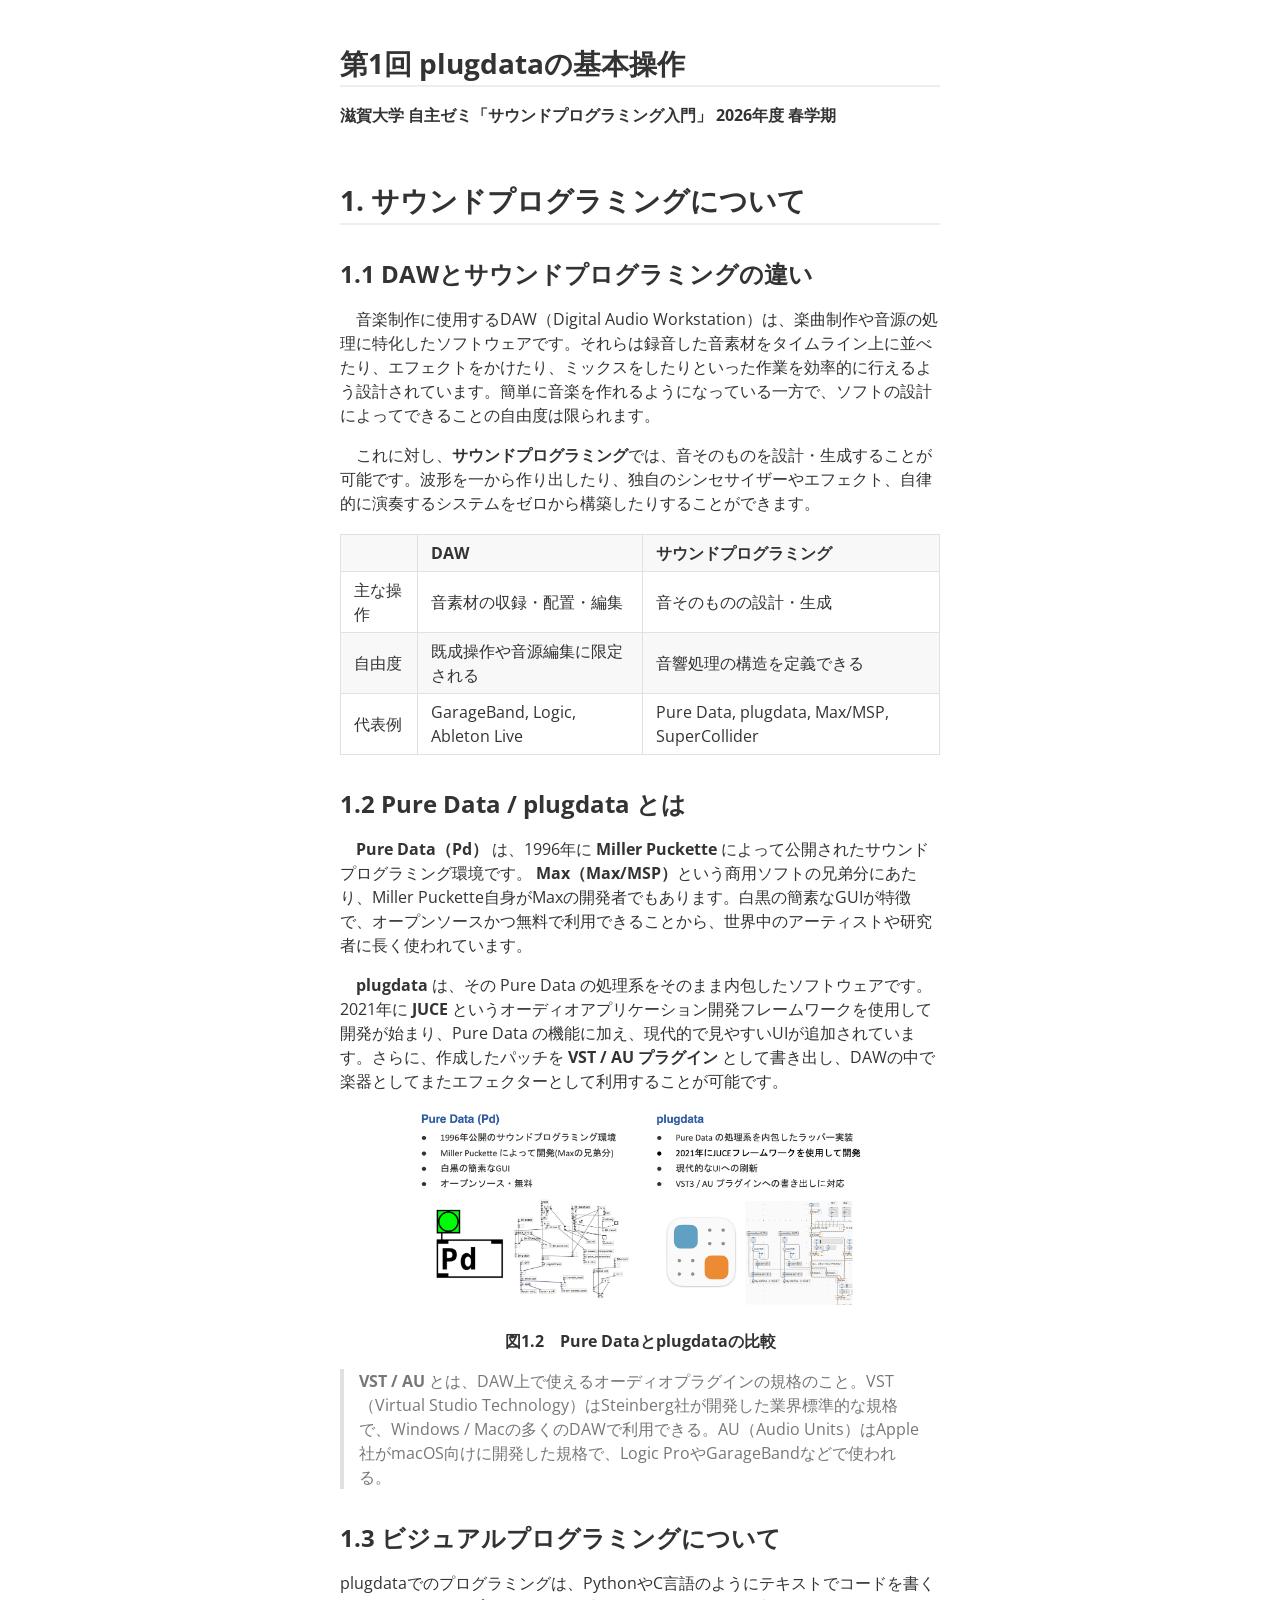
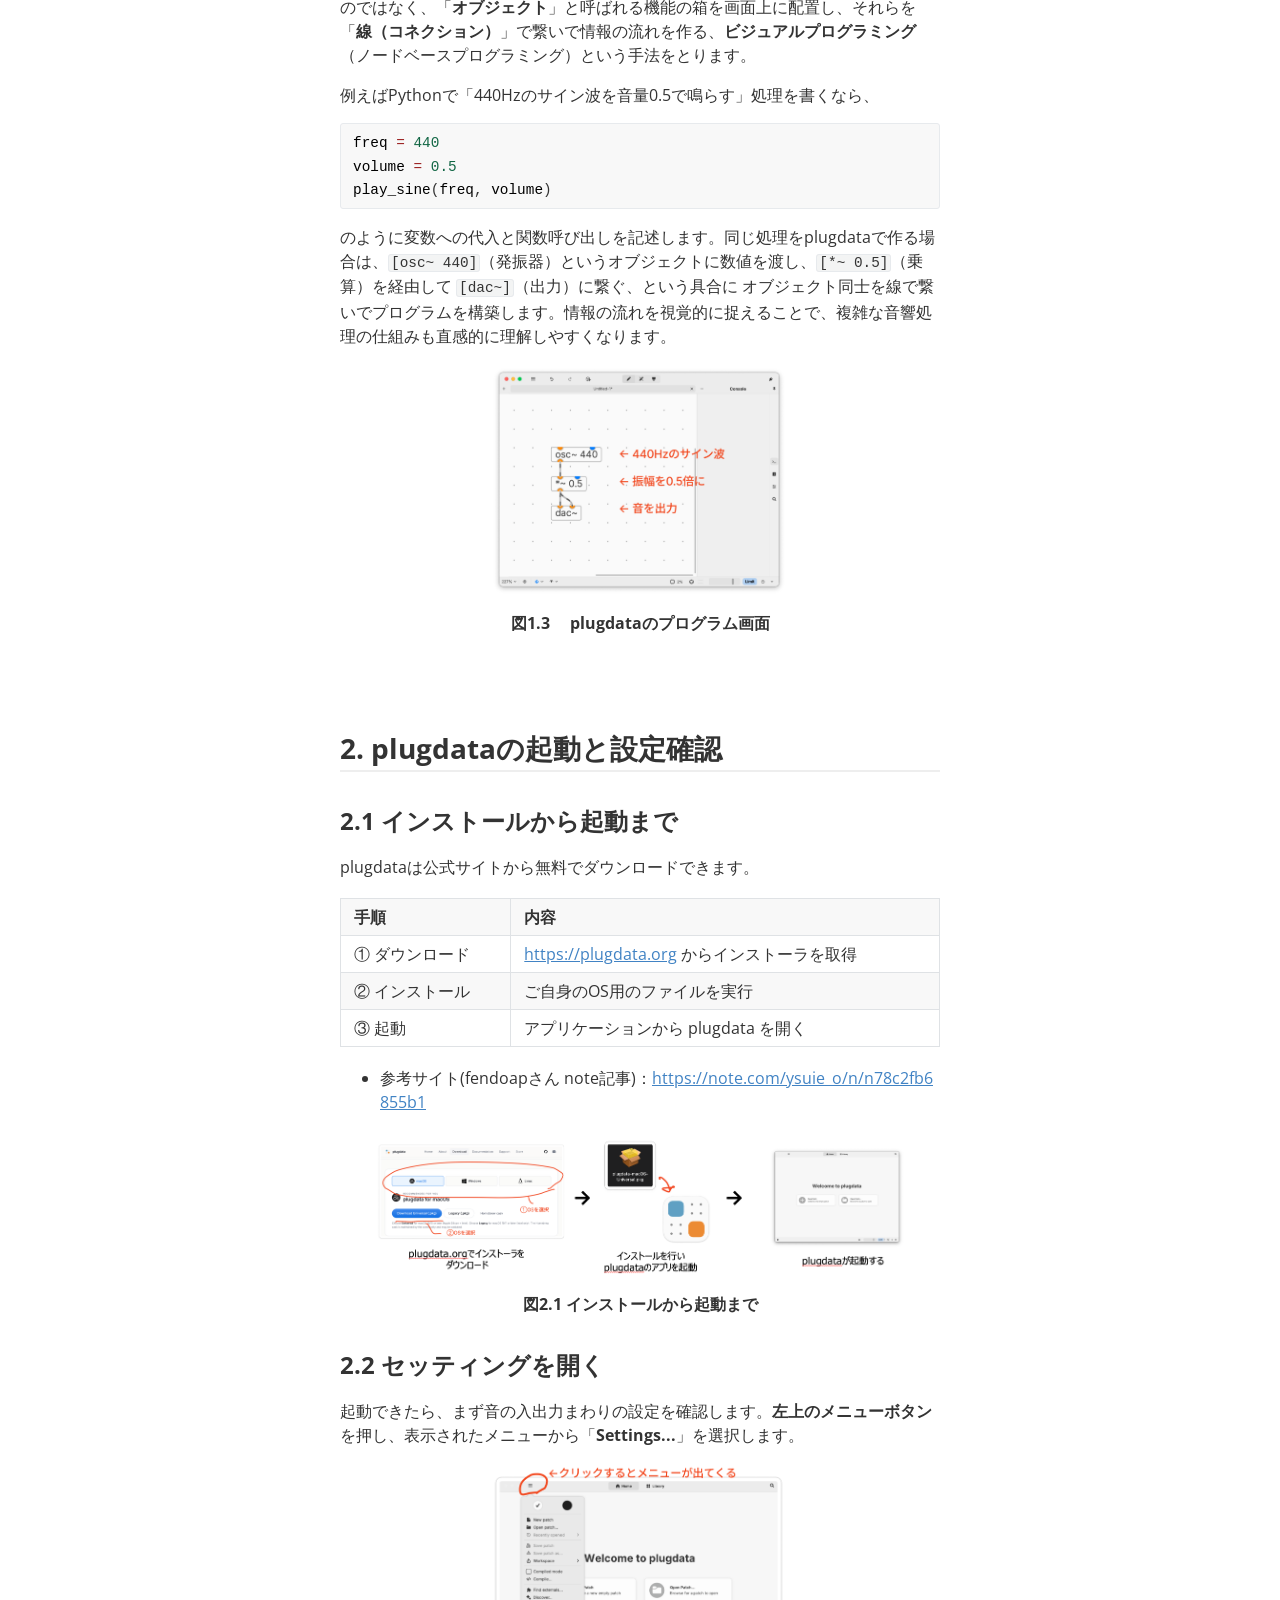
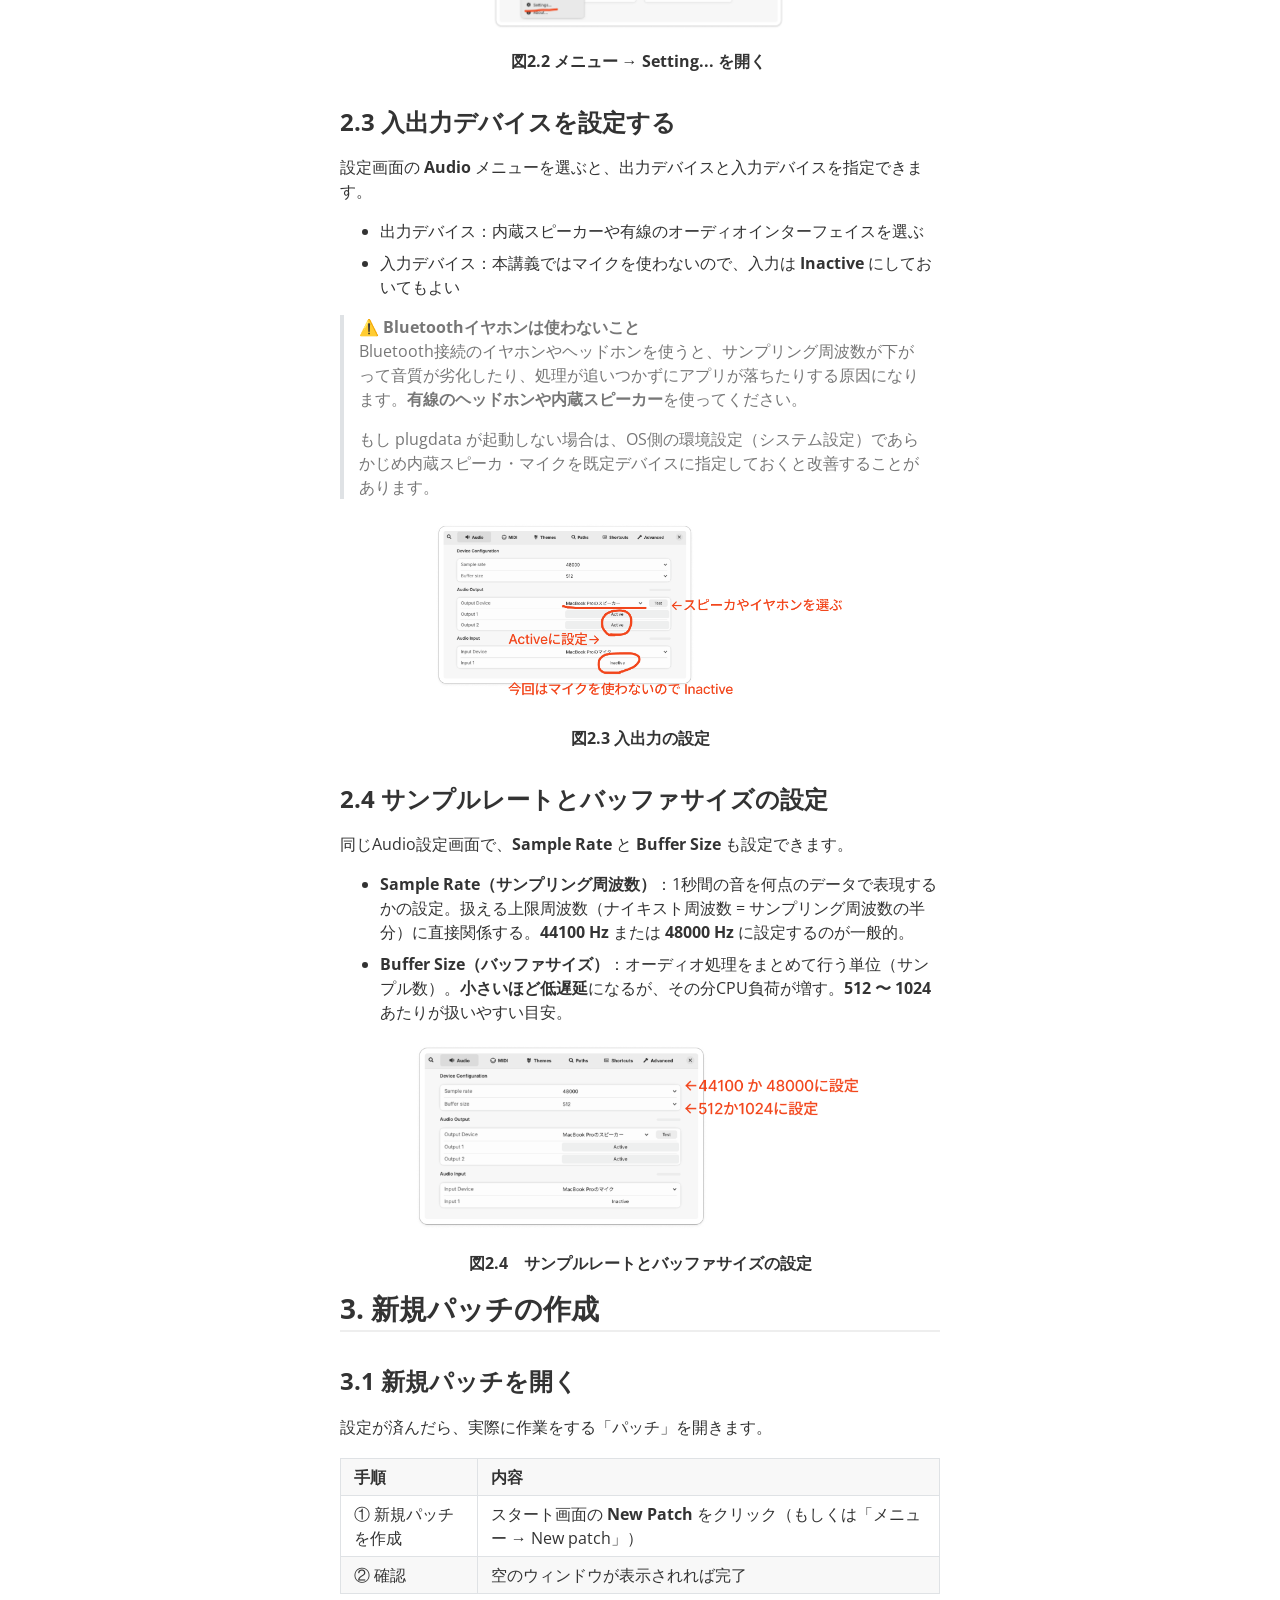
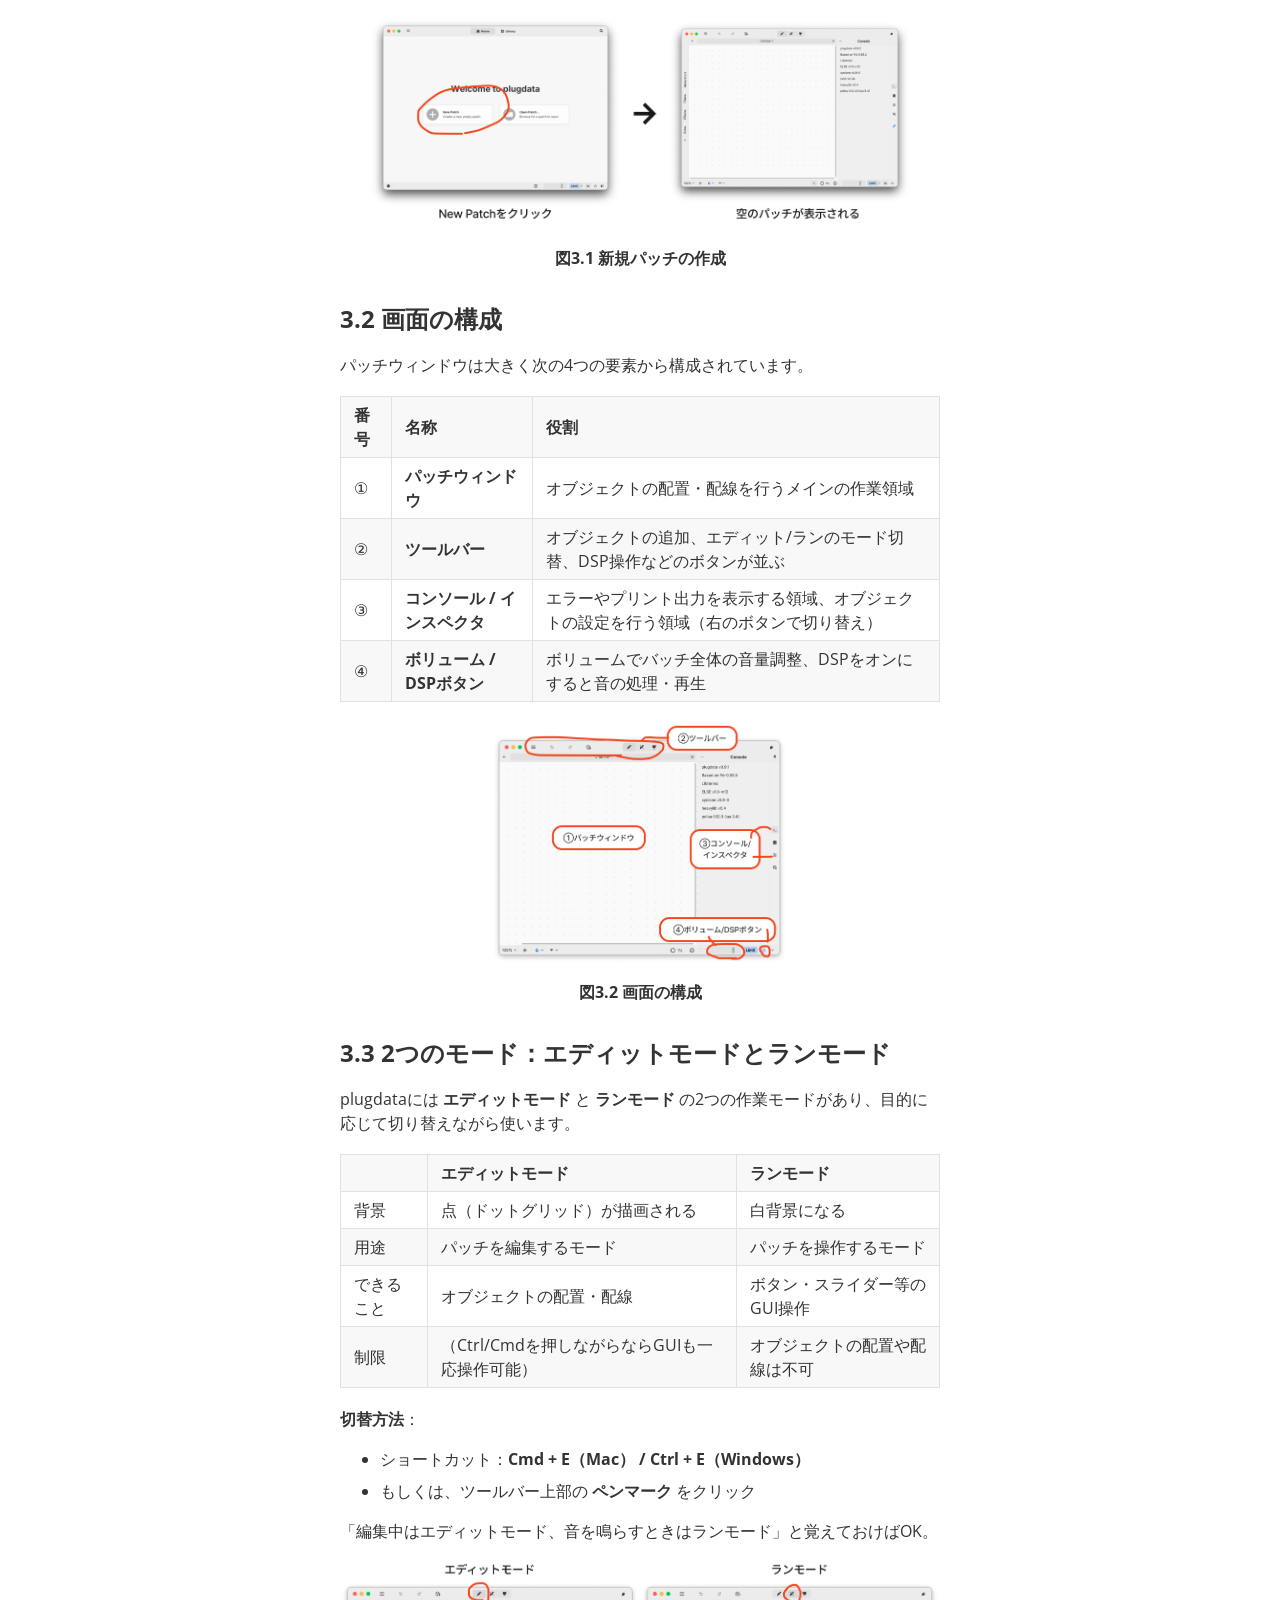
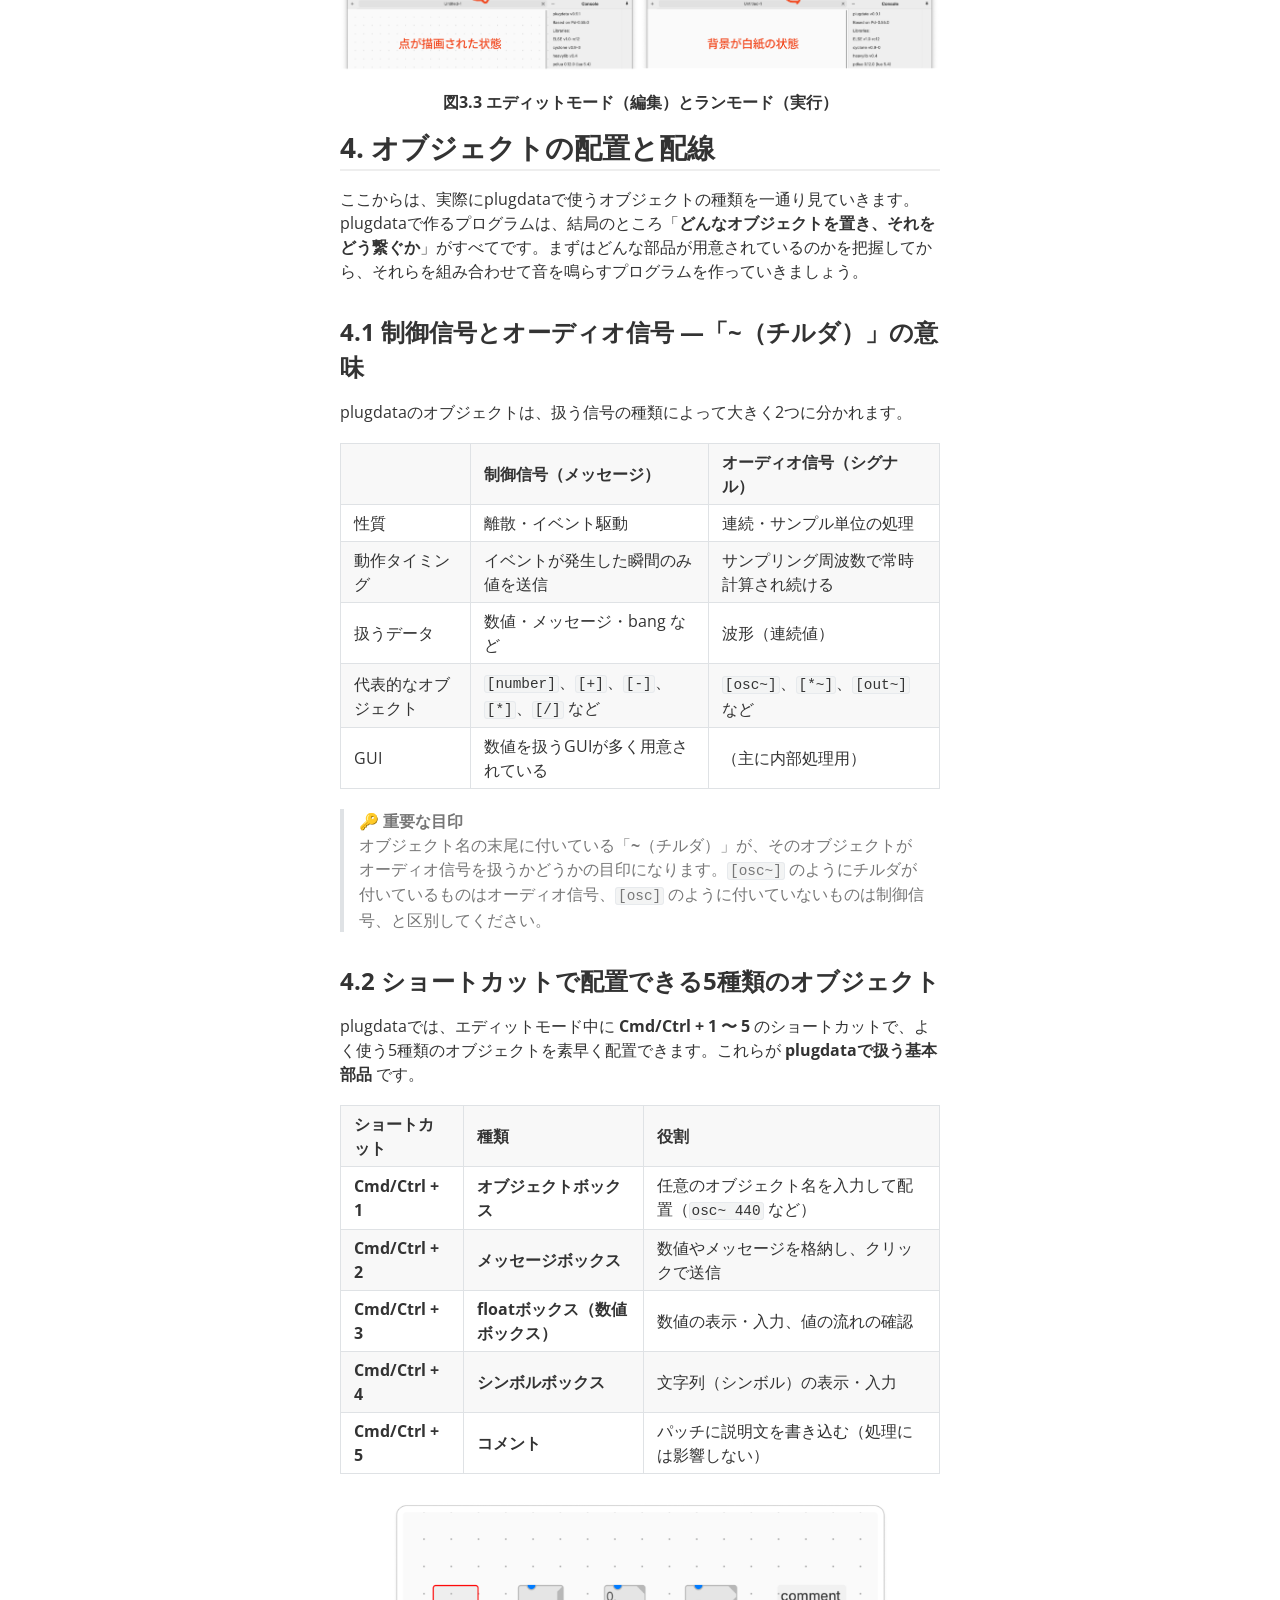
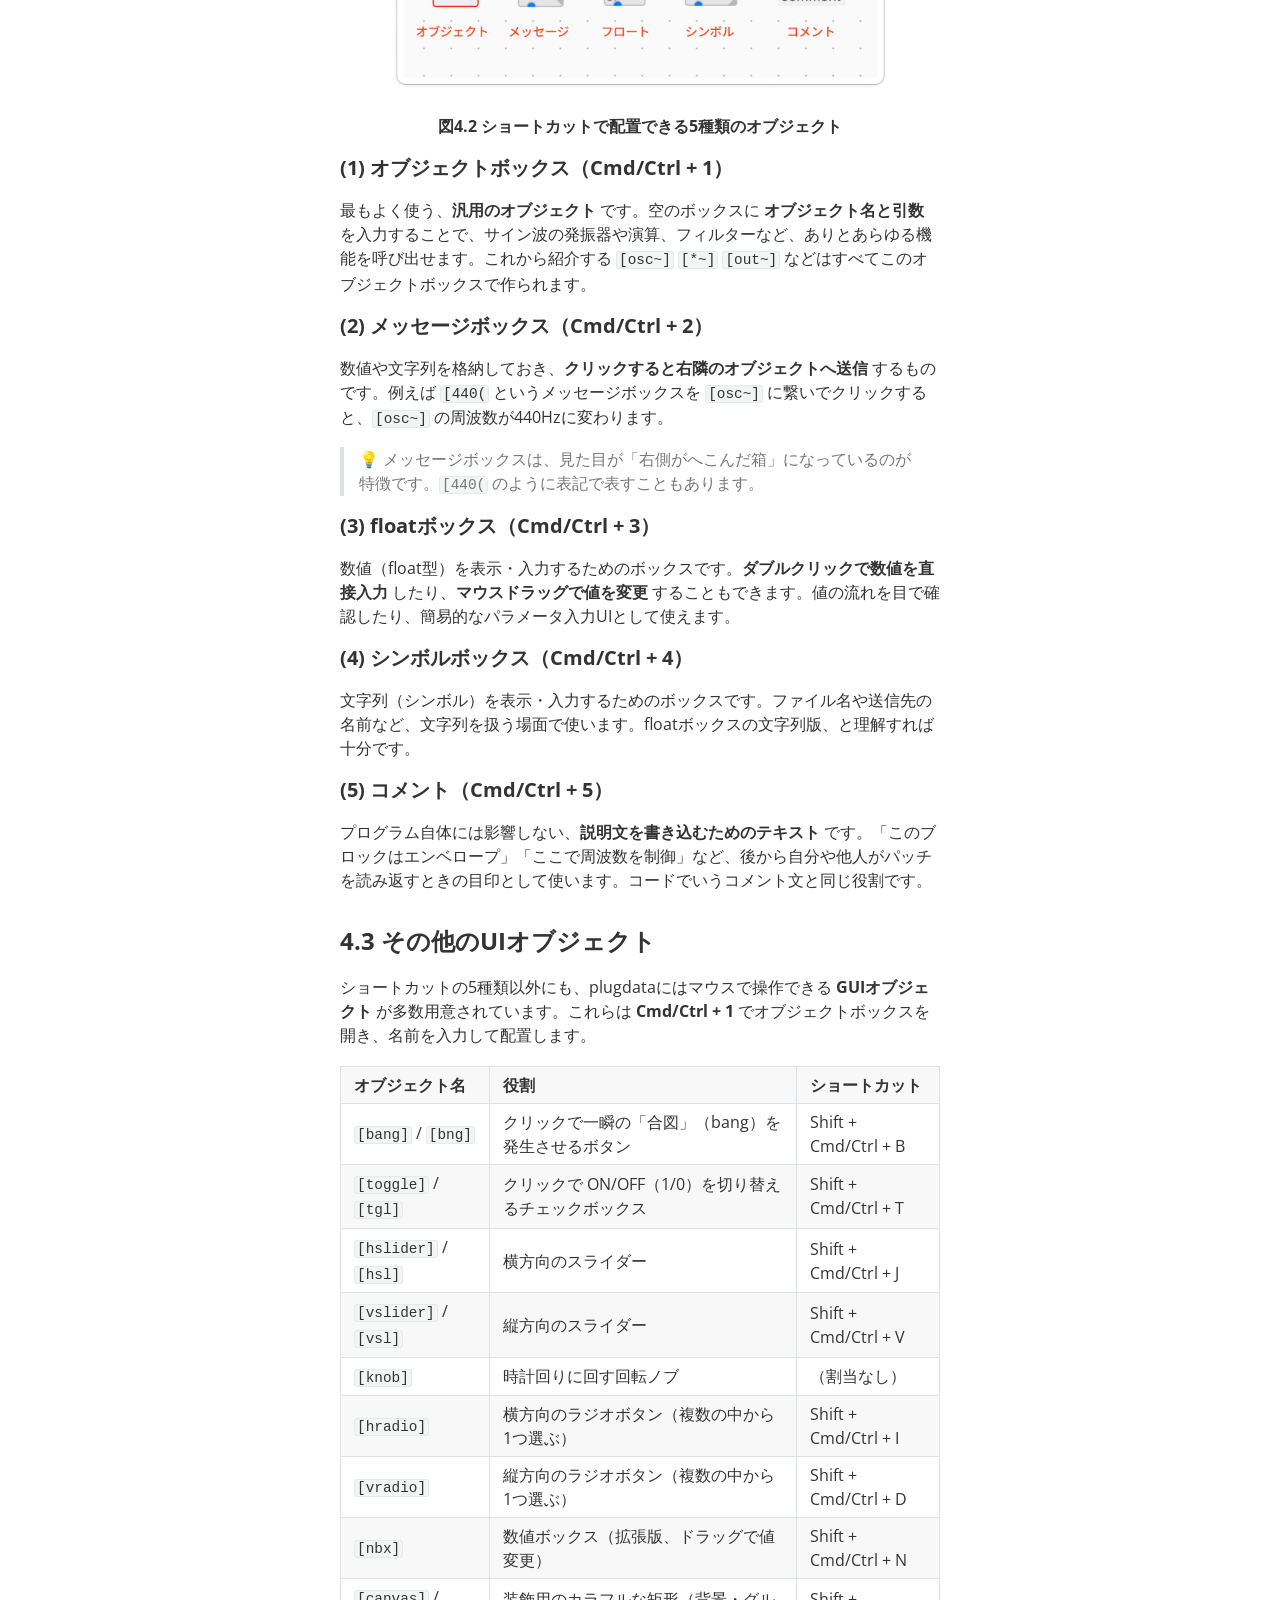
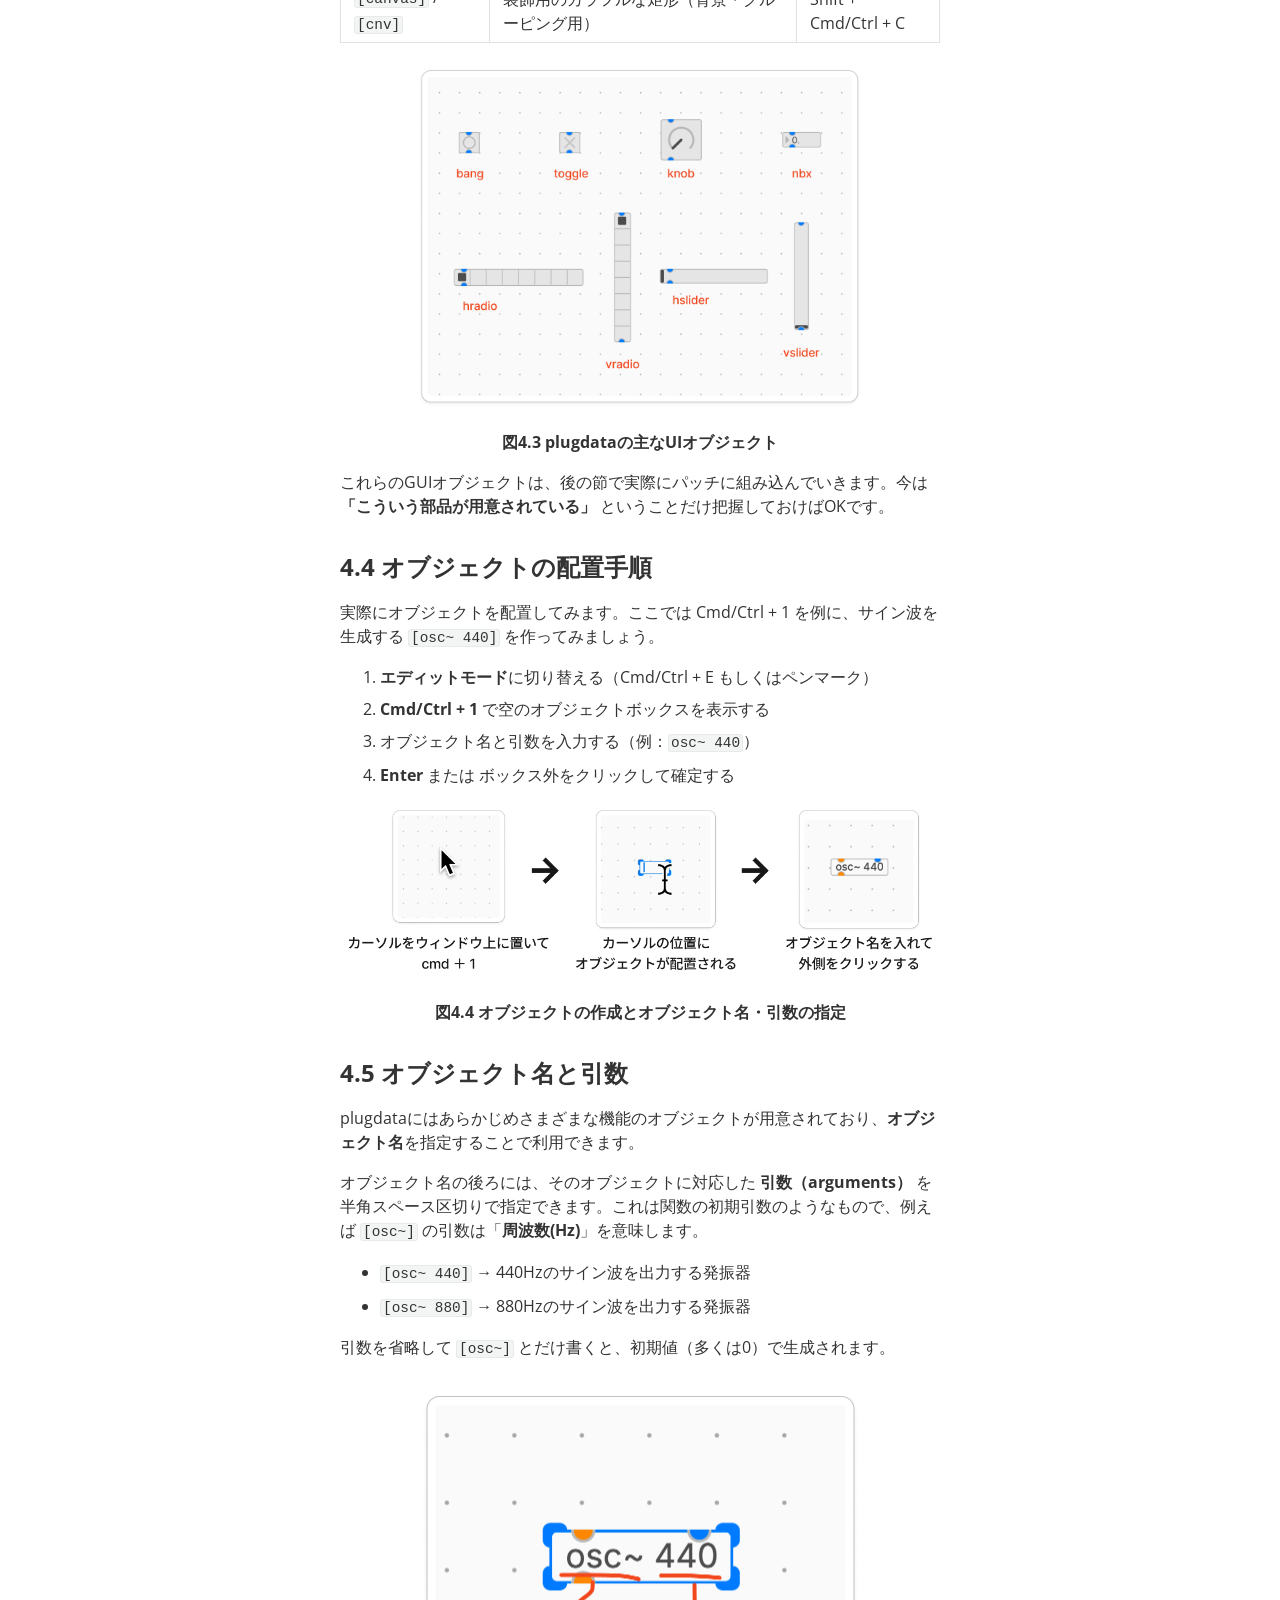
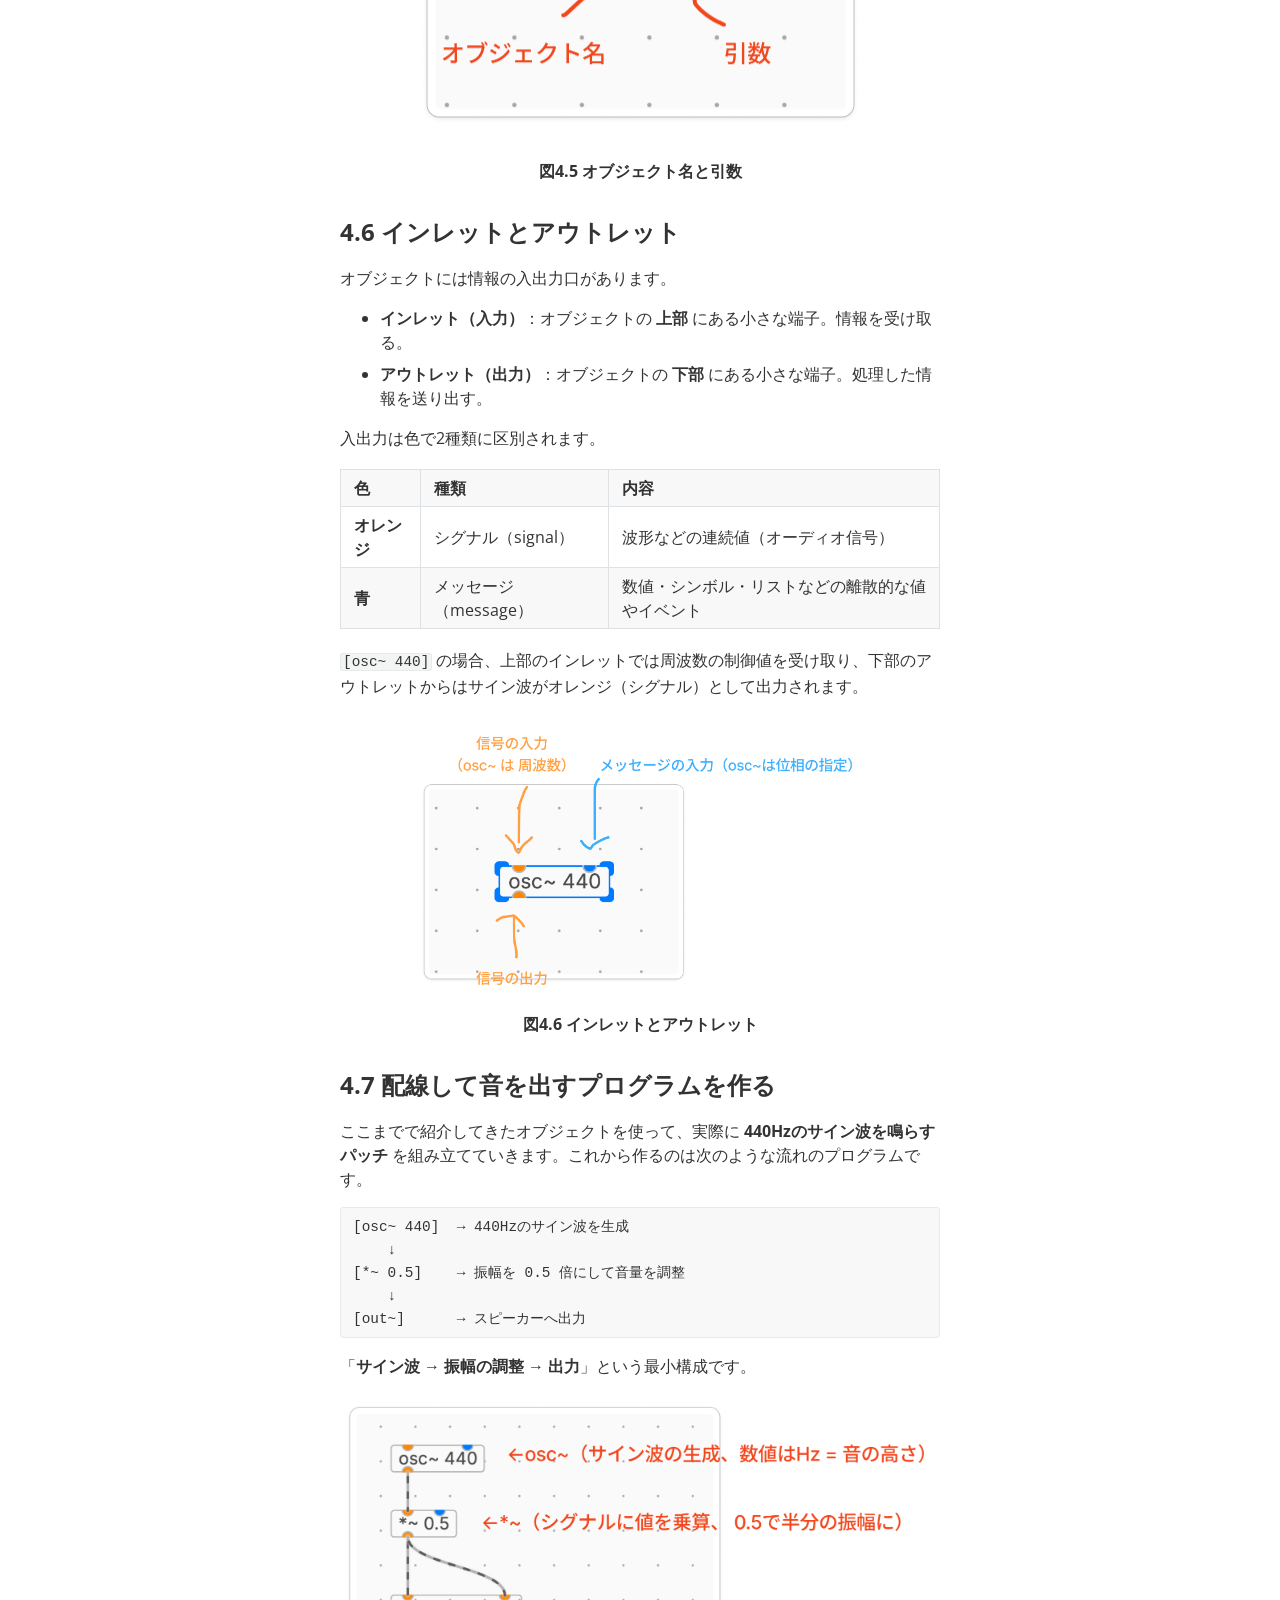
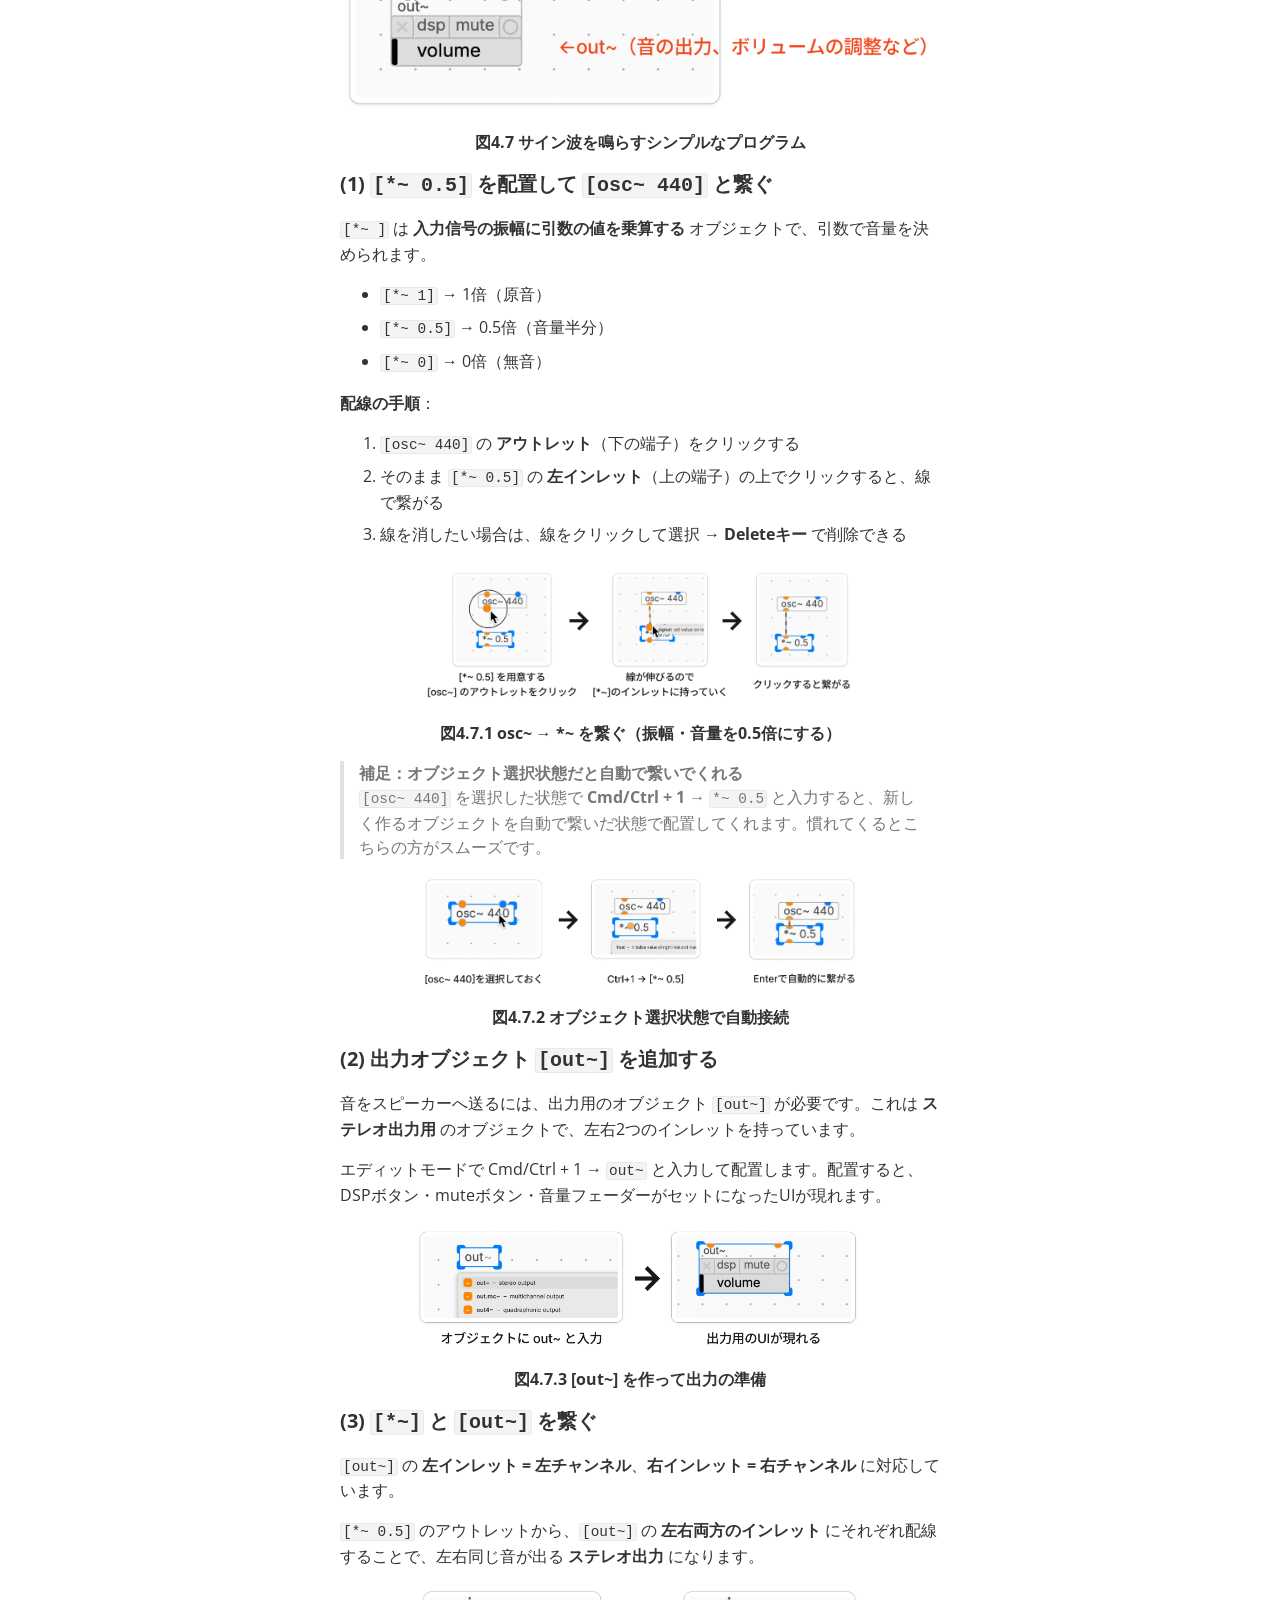
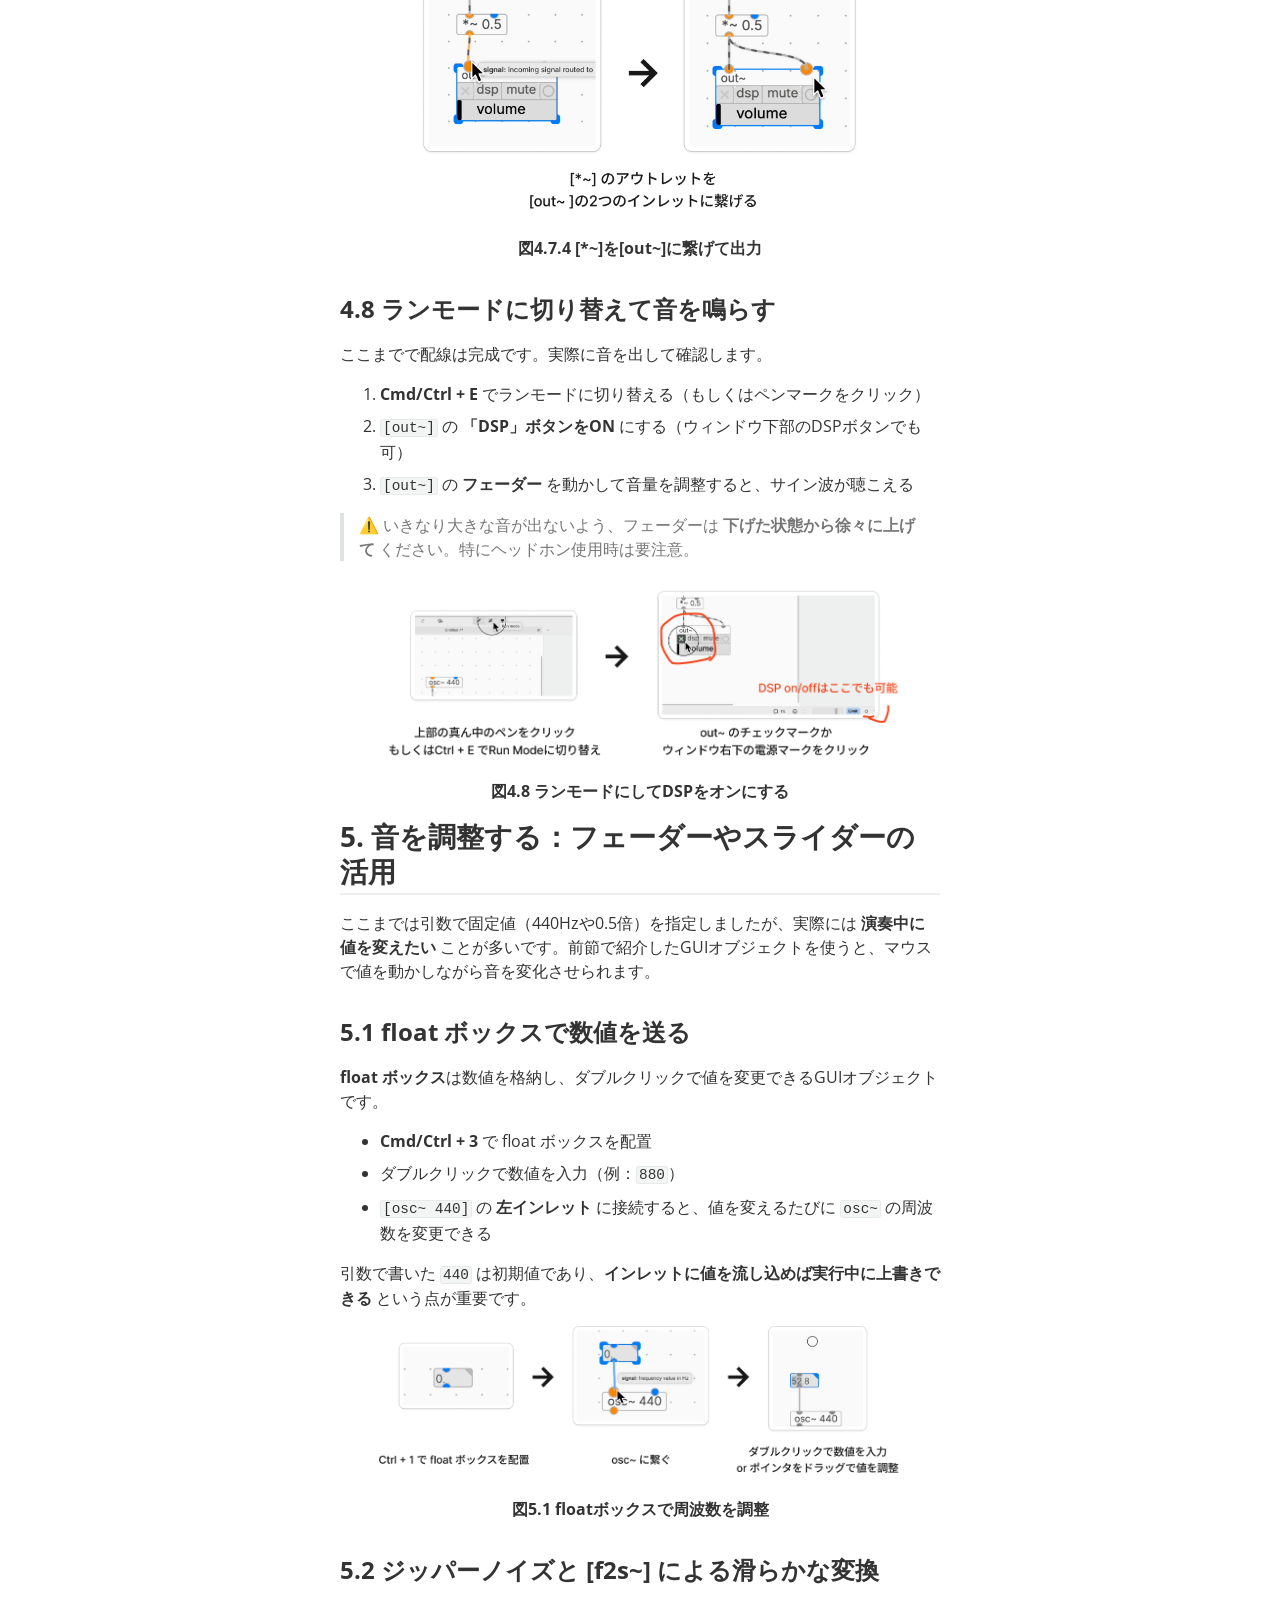
==== commit 5d5b45b0: "Update 第1回_plugdataの基本操作.html" ====
--- a/lectures/1_plugdata_intro/第1回_plugdataの基本操作.html
+++ b/lectures/1_plugdata_intro/第1回_plugdataの基本操作.html
@@ -318,7 +318,7 @@
     /* open-sans-700 - latin-ext_latin */
     /* open-sans-700italic - latin-ext_latin */
   html {
-    font-size: 18px;
+    font-size: 16px;
     -webkit-font-smoothing: antialiased;
 }
 
@@ -714,9 +714,9 @@
 <title>第1回_plugdataの基本操作_v3</title>
 </head>
 <body class='typora-export'><div class='typora-export-content'>
-<div id='write'  class=''><h2 id='第1回-plugdataの基本操作'><span>第1回 plugdataの基本操作</span></h2><p><strong><span>滋賀大学 自主ゼミ「サウンドプログラミング入門」 2026年度 春学期</span></strong></p><p>&nbsp;</p><h2 id='1-サウンドプログラミングについて'><span>1. サウンドプログラミングについて</span></h2><h3 id='11-dawとサウンドプログラミングの違い'><span>1.1 DAWとサウンドプログラミングの違い</span></h3><p><span>　音楽制作に使用するDAW（Digital Audio Workstation）は、楽曲制作や音源の処理に特化したソフトウェアです。それらは録音した音素材をタイムライン上に並べたり、エフェクトをかけたり、ミックスをしたりといった作業を効率的に行えるよう設計されています。簡単に音楽を作れるようになっている一方で、ソフトの設計によってできることの自由度は限られます。</span></p><p><span>　これに対し、</span><strong><span>サウンドプログラミング</span></strong><span>では、音そのものを設計・生成することが可能です。波形を一から作り出したり、独自のシンセサイザーやエフェクト、自律的に演奏するシステムをゼロから構築したりすることができます。</span></p><figure class='table-figure'><table><thead><tr><th>&nbsp;</th><th><span>DAW</span></th><th><span>サウンドプログラミング</span></th></tr></thead><tbody><tr><td><span>主な操作</span></td><td><span>音素材の収録・配置・編集</span></td><td><span>音そのものの設計・生成</span></td></tr><tr><td><span>自由度</span></td><td><span>既成操作や音源編集に限定される</span></td><td><span>音響処理の構造を定義できる</span></td></tr><tr><td><span>代表例</span></td><td><span>GarageBand, Logic, Ableton Live</span></td><td><span>Pure Data, plugdata, Max/MSP, SuperCollider</span></td></tr></tbody></table></figure><h3 id='12-pure-data--plugdata-とは'><span>1.2 Pure Data / plugdata とは</span></h3><p><span>　</span><strong><span>Pure Data（Pd）</span></strong><span> は、1996年に </span><strong><span>Miller Puckette</span></strong><span> によって公開されたサウンドプログラミング環境です。 </span><strong><span>Max（Max/MSP）</span></strong><span>という商用ソフトの兄弟分にあたり、Miller Puckette自身がMaxの開発者でもあります。白黒の簡素なGUIが特徴で、オープンソースかつ無料で利用できることから、世界中のアーティストや研究者に長く使われています。</span></p><p><span>　</span><strong><span>plugdata</span></strong><span> は、その Pure Data の処理系をそのまま内包したソフトウェアです。2021年に </span><strong><span>JUCE</span></strong><span> というオーディオアプリケーション開発フレームワークを使用して開発が始まり、Pure Data の機能に加え、現代的で見やすいUIが追加されています。さらに、作成したパッチを </span><strong><span>VST / AU プラグイン</span></strong><span> として書き出し、DAWの中で楽器としてまたエフェクターとして利用することが可能です。</span></p><p><img src="./img/1_1_Puredata_plugdata比較.png" alt="Pythonコードとplugdataパッチの対比" style="width:75%;" /></p><p style="text-align: center; font-weight: bold;">図1.2　Pure Dataとplugdataの比較</p><blockquote><p><strong><span>VST / AU</span></strong><span> とは、DAW上で使えるオーディオプラグインの規格のこと。VST（Virtual Studio Technology）はSteinberg社が開発した業界標準的な規格で、Windows / Macの多くのDAWで利用できる。AU（Audio Units）はApple社がmacOS向けに開発した規格で、Logic ProやGarageBandなどで使われる。</span></p></blockquote><h3 id='13-ビジュアルプログラミングについて'><span>1.3 ビジュアルプログラミングについて</span></h3><p><span>plugdataでのプログラミングは、PythonやC言語のようにテキストでコードを書くのではなく、「</span><strong><span>オブジェクト</span></strong><span>」と呼ばれる機能の箱を画面上に配置し、それらを「</span><strong><span>線（コネクション）</span></strong><span>」で繋いで情報の流れを作る、</span><strong><span>ビジュアルプログラミング</span></strong><span>（ノードベースプログラミング）という手法をとります。</span></p><p><span>例えばPythonで「440Hzのサイン波を音量0.5で鳴らす」処理を書くなら、</span></p><pre class="md-fences md-end-block ty-contain-cm modeLoaded" spellcheck="false" lang="python"><div class="CodeMirror cm-s-inner cm-s-null-scroll CodeMirror-wrap" lang="python"><div style="overflow: hidden; position: relative; width: 3px; height: 0px; top: 10.5px; left: 8px;"><textarea autocorrect="off" autocapitalize="off" spellcheck="false" tabindex="0" style="position: absolute; bottom: -1em; padding: 0px; width: 1000px; height: 1em; outline: currentcolor;"></textarea></div><div class="CodeMirror-scrollbar-filler" cm-not-content="true"></div><div class="CodeMirror-gutter-filler" cm-not-content="true"></div><div class="CodeMirror-scroll" tabindex="-1"><div class="CodeMirror-sizer" style="margin-left: 0px; margin-bottom: 0px; border-right-width: 0px; padding-right: 0px; padding-bottom: 0px;"><div style="position: relative; top: 0px;"><div class="CodeMirror-lines" role="presentation"><div role="presentation" style="position: relative; outline: currentcolor;"><div class="CodeMirror-measure"></div><div class="CodeMirror-measure"></div><div style="position: relative; z-index: 1;"></div><div class="CodeMirror-code" role="presentation"><div class="CodeMirror-activeline" style="position: relative;"><div class="CodeMirror-activeline-background CodeMirror-linebackground"></div><div class="CodeMirror-gutter-background CodeMirror-activeline-gutter" style="left: 0px; width: 0px;"></div><pre class=" CodeMirror-line " role="presentation"><span role="presentation" style="padding-right: 0.1px;"><span class="cm-variable">freq</span> <span class="cm-operator">=</span> <span class="cm-number">440</span></span></pre></div><pre class=" CodeMirror-line " role="presentation"><span role="presentation" style="padding-right: 0.1px;"><span class="cm-variable">volume</span> <span class="cm-operator">=</span> <span class="cm-number">0.5</span></span></pre><div class="" style="position: relative;"><pre class=" CodeMirror-line " role="presentation"><span role="presentation" style="padding-right: 0.1px;"><span class="cm-variable">play_sine</span>(<span class="cm-variable">freq</span>, <span class="cm-variable">volume</span>)</span></pre></div></div></div></div></div></div><div style="position: absolute; height: 0px; width: 1px; border-bottom-width: 0px; border-bottom-style: solid; border-bottom-color: transparent; top: 75px;"></div><div class="CodeMirror-gutters" style="display: none; height: 75px;"></div></div></div></pre><p><span>のように変数への代入と関数呼び出しを記述します。同じ処理をplugdataで作る場合は、</span><code>[osc~ 440]</code><span>（発振器）というオブジェクトに数値を渡し、</span><code>[*~ 0.5]</code><span>（乗算）を経由して </span><code>[dac~]</code><span>（出力）に繋ぐ、という具合に オブジェクト同士を線で繋いでプログラムを構築します。情報の流れを視覚的に捉えることで、複雑な音響処理の仕組みも直感的に理解しやすくなります。</span></p><p><img src="./img/1_3_plugdataのプログラムイメージ.png" alt="plugdataのプログラミング" style="width:50%;" /></p><p style="text-align: center; font-weight: bold;">図1.3　 plugdataのプログラム画面</p><p>&nbsp;</p><p>&nbsp;</p><h2 id='2-plugdataの起動と設定確認'><span>2. plugdataの起動と設定確認</span></h2><h3 id='21-インストールから起動まで'><span>2.1 インストールから起動まで</span></h3><p><span>plugdataは公式サイトから無料でダウンロードできます。</span></p><figure class='table-figure'><table><thead><tr><th><span>手順</span></th><th><span>内容</span></th></tr></thead><tbody><tr><td><span>① ダウンロード</span></td><td><a href='https://plugdata.org'><span>https://plugdata.org</span></a><span> からインストーラを取得</span></td></tr><tr><td><span>② インストール</span></td><td><span>ご自身のOS用のファイルを実行</span></td></tr><tr><td><span>③ 起動</span></td><td><span>アプリケーションから plugdata を開く</span></td></tr></tbody></table></figure><ul><li><p><span>参考サイト(fendoapさん note記事)：</span><a href='https://note.com/ysuie_o/n/n78c2fb6855b1' target='_blank' class='url'>https://note.com/ysuie_o/n/n78c2fb6855b1</a></p></li></ul><p><img src="./img/2_1_ダウンロードから起動.png" alt="ページ9の図：ダウンロード〜起動までのスクリーンショット" style="width:90%;" /></p><p style="text-align: center; font-weight: bold;">図2.1 インストールから起動まで</p><h3 id='22-セッティングを開く'><span>2.2 セッティングを開く</span></h3><p><span>起動できたら、まず音の入出力まわりの設定を確認します。</span><strong><span>左上のメニューボタン</span></strong><span>を押し、表示されたメニューから「</span><strong><span>Settings...</span></strong><span>」を選択します。</span></p><p><img src="./img/2_2_settingを開く.png" alt="ページ10の図：Settingsメニューの開き方" style="width:50%;" /></p><p style="text-align: center; font-weight: bold;">図2.2 メニュー → Setting... を開く </p><h3 id='23-入出力デバイスを設定する'><span>2.3 入出力デバイスを設定する</span></h3><p><span>設定画面の </span><strong><span>Audio</span></strong><span> メニューを選ぶと、出力デバイスと入力デバイスを指定できます。</span></p><ul><li><p><span>出力デバイス：内蔵スピーカーや有線のオーディオインターフェイスを選ぶ</span></p></li><li><p><span>入力デバイス：本講義ではマイクを使わないので、入力は </span><strong><span>Inactive</span></strong><span> にしておいてもよい</span></p></li></ul><blockquote><p><span>⚠️ </span><strong><span>Bluetoothイヤホンは使わないこと</span></strong>
+<div id='write'  class=''><h2 id='第1回-plugdataの基本操作'><span>第1回 plugdataの基本操作</span></h2><p><strong><span>滋賀大学 自主ゼミ「サウンドプログラミング入門」 2026年度 春学期</span></strong></p><p>&nbsp;</p><h2 id='1-サウンドプログラミングについて'><span>1. サウンドプログラミングについて</span></h2><h3 id='11-dawとサウンドプログラミングの違い'><span>1.1 DAWとサウンドプログラミングの違い</span></h3><p><span>　音楽制作に使用するDAW（Digital Audio Workstation）は、楽曲制作や音源の処理に特化したソフトウェアです。それらは録音した音素材をタイムライン上に並べたり、エフェクトをかけたり、ミックスをしたりといった作業を効率的に行えるよう設計されています。簡単に音楽を作れるようになっている一方で、ソフトの設計によってできることの自由度は限られます。</span></p><p><span>　これに対し、</span><strong><span>サウンドプログラミング</span></strong><span>では、音そのものを設計・生成することが可能です。波形を一から作り出したり、独自のシンセサイザーやエフェクト、自律的に演奏するシステムをゼロから構築したりすることができます。</span></p><figure class='table-figure'><table><thead><tr><th>&nbsp;</th><th><span>DAW</span></th><th><span>サウンドプログラミング</span></th></tr></thead><tbody><tr><td><span>主な操作</span></td><td><span>音素材の収録・配置・編集</span></td><td><span>音そのものの設計・生成</span></td></tr><tr><td><span>自由度</span></td><td><span>既成操作や音源編集に限定される</span></td><td><span>音響処理の構造を定義できる</span></td></tr><tr><td><span>代表例</span></td><td><span>GarageBand, Logic, Ableton Live</span></td><td><span>Pure Data, plugdata, Max/MSP, SuperCollider</span></td></tr></tbody></table></figure><h3 id='12-pure-data--plugdata-とは'><span>1.2 Pure Data / plugdata とは</span></h3><p><span>　</span><strong><span>Pure Data（Pd）</span></strong><span> は、1996年に </span><strong><span>Miller Puckette</span></strong><span> によって公開されたサウンドプログラミング環境です。 </span><strong><span>Max（Max/MSP）</span></strong><span>という商用ソフトの兄弟分にあたり、Miller Puckette自身がMaxの開発者でもあります。白黒の簡素なGUIが特徴で、オープンソースかつ無料で利用できることから、世界中のアーティストや研究者に長く使われています。</span></p><p><span>　</span><strong><span>plugdata</span></strong><span> は、その Pure Data の処理系をそのまま内包したソフトウェアです。2021年に </span><strong><span>JUCE</span></strong><span> というオーディオアプリケーション開発フレームワークを使用して開発が始まり、Pure Data の機能に加え、現代的で見やすいUIが追加されています。さらに、作成したパッチを </span><strong><span>VST / AU プラグイン</span></strong><span> として書き出し、DAWの中で楽器としてまたエフェクターとして利用することが可能です。</span></p><p><img src="./img/1_1_Puredata_plugdata比較.png" alt="Pythonコードとplugdataパッチの対比" style="width:75%;" /></p><p style="text-align: center; font-weight: bold;">図1.2　Pure Dataとplugdataの比較</p><blockquote><p><strong><span>VST / AU</span></strong><span> とは、DAW上で使えるオーディオプラグインの規格のこと。VST（Virtual Studio Technology）はSteinberg社が開発した業界標準的な規格で、Windows / Macの多くのDAWで利用できる。AU（Audio Units）はApple社がmacOS向けに開発した規格で、Logic ProやGarageBandなどで使われる。</span></p></blockquote><h3 id='13-ビジュアルプログラミングについて'><span>1.3 ビジュアルプログラミングについて</span></h3><p><span>plugdataでのプログラミングは、PythonやC言語のようにテキストでコードを書くのではなく、「</span><strong><span>オブジェクト</span></strong><span>」と呼ばれる機能の箱を画面上に配置し、それらを「</span><strong><span>線（コネクション）</span></strong><span>」で繋いで情報の流れを作る、</span><strong><span>ビジュアルプログラミング</span></strong><span>（ノードベースプログラミング）という手法をとります。</span></p><p><span>例えばPythonで「440Hzのサイン波を音量0.5で鳴らす」処理を書くなら、</span></p><pre class="md-fences md-end-block ty-contain-cm modeLoaded" spellcheck="false" lang="python"><div class="CodeMirror cm-s-inner cm-s-null-scroll CodeMirror-wrap" lang="python"><div style="overflow: hidden; position: relative; width: 3px; height: 0px; top: 9.5px; left: 8px;"><textarea autocorrect="off" autocapitalize="off" spellcheck="false" tabindex="0" style="position: absolute; bottom: -1em; padding: 0px; width: 1000px; height: 1em; outline: currentcolor;"></textarea></div><div class="CodeMirror-scrollbar-filler" cm-not-content="true"></div><div class="CodeMirror-gutter-filler" cm-not-content="true"></div><div class="CodeMirror-scroll" tabindex="-1"><div class="CodeMirror-sizer" style="margin-left: 0px; margin-bottom: 0px; border-right-width: 0px; padding-right: 0px; padding-bottom: 0px;"><div style="position: relative; top: 0px;"><div class="CodeMirror-lines" role="presentation"><div role="presentation" style="position: relative; outline: currentcolor;"><div class="CodeMirror-measure"></div><div class="CodeMirror-measure"></div><div style="position: relative; z-index: 1;"></div><div class="CodeMirror-code" role="presentation"><div class="CodeMirror-activeline" style="position: relative;"><div class="CodeMirror-activeline-background CodeMirror-linebackground"></div><div class="CodeMirror-gutter-background CodeMirror-activeline-gutter" style="left: 0px; width: 0px;"></div><pre class=" CodeMirror-line " role="presentation"><span role="presentation" style="padding-right: 0.1px;"><span class="cm-variable">freq</span> <span class="cm-operator">=</span> <span class="cm-number">440</span></span></pre></div><pre class=" CodeMirror-line " role="presentation"><span role="presentation" style="padding-right: 0.1px;"><span class="cm-variable">volume</span> <span class="cm-operator">=</span> <span class="cm-number">0.5</span></span></pre><pre class=" CodeMirror-line " role="presentation"><span role="presentation" style="padding-right: 0.1px;"><span class="cm-variable">play_sine</span>(<span class="cm-variable">freq</span>, <span class="cm-variable">volume</span>)</span></pre></div></div></div></div></div><div style="position: absolute; height: 0px; width: 1px; border-bottom-width: 0px; border-bottom-style: solid; border-bottom-color: transparent; top: 69px;"></div><div class="CodeMirror-gutters" style="display: none; height: 69px;"></div></div></div></pre><p><span>のように変数への代入と関数呼び出しを記述します。同じ処理をplugdataで作る場合は、</span><code>[osc~ 440]</code><span>（発振器）というオブジェクトに数値を渡し、</span><code>[*~ 0.5]</code><span>（乗算）を経由して </span><code>[dac~]</code><span>（出力）に繋ぐ、という具合に オブジェクト同士を線で繋いでプログラムを構築します。情報の流れを視覚的に捉えることで、複雑な音響処理の仕組みも直感的に理解しやすくなります。</span></p><p><img src="./img/1_3_plugdataのプログラムイメージ.png" alt="plugdataのプログラミング" style="width:50%;" /></p><p style="text-align: center; font-weight: bold;">図1.3　 plugdataのプログラム画面</p><p>&nbsp;</p><p>&nbsp;</p><h2 id='2-plugdataの起動と設定確認'><span>2. plugdataの起動と設定確認</span></h2><h3 id='21-インストールから起動まで'><span>2.1 インストールから起動まで</span></h3><p><span>plugdataは公式サイトから無料でダウンロードできます。</span></p><figure class='table-figure'><table><thead><tr><th><span>手順</span></th><th><span>内容</span></th></tr></thead><tbody><tr><td><span>① ダウンロード</span></td><td><a href='https://plugdata.org'><span>https://plugdata.org</span></a><span> からインストーラを取得</span></td></tr><tr><td><span>② インストール</span></td><td><span>ご自身のOS用のファイルを実行</span></td></tr><tr><td><span>③ 起動</span></td><td><span>アプリケーションから plugdata を開く</span></td></tr></tbody></table></figure><ul><li><p><span>参考サイト(fendoapさん note記事)：</span><a href='https://note.com/ysuie_o/n/n78c2fb6855b1' target='_blank' class='url'>https://note.com/ysuie_o/n/n78c2fb6855b1</a></p></li></ul><p><img src="./img/2_1_ダウンロードから起動.png" alt="ページ9の図：ダウンロード〜起動までのスクリーンショット" style="width:90%;" /></p><p style="text-align: center; font-weight: bold;">図2.1 インストールから起動まで</p><h3 id='22-セッティングを開く'><span>2.2 セッティングを開く</span></h3><p><span>起動できたら、まず音の入出力まわりの設定を確認します。</span><strong><span>左上のメニューボタン</span></strong><span>を押し、表示されたメニューから「</span><strong><span>Settings...</span></strong><span>」を選択します。</span></p><p><img src="./img/2_2_settingを開く.png" alt="ページ10の図：Settingsメニューの開き方" style="width:50%;" /></p><p style="text-align: center; font-weight: bold;">図2.2 メニュー → Setting... を開く </p><h3 id='23-入出力デバイスを設定する'><span>2.3 入出力デバイスを設定する</span></h3><p><span>設定画面の </span><strong><span>Audio</span></strong><span> メニューを選ぶと、出力デバイスと入力デバイスを指定できます。</span></p><ul><li><p><span>出力デバイス：内蔵スピーカーや有線のオーディオインターフェイスを選ぶ</span></p></li><li><p><span>入力デバイス：本講義ではマイクを使わないので、入力は </span><strong><span>Inactive</span></strong><span> にしておいてもよい</span></p></li></ul><blockquote><p><span>⚠️ </span><strong><span>Bluetoothイヤホンは使わないこと</span></strong>
 <span>Bluetooth接続のイヤホンやヘッドホンを使うと、サンプリング周波数が下がって音質が劣化したり、処理が追いつかずにアプリが落ちたりする原因になります。</span><strong><span>有線のヘッドホンや内蔵スピーカー</span></strong><span>を使ってください。</span></p><p><span>もし plugdata が起動しない場合は、OS側の環境設定（システム設定）であらかじめ内蔵スピーカ・マイクを既定デバイスに指定しておくと改善することがあります。</span></p></blockquote><p><img src="./img/2_3_入出力の設定.png" alt="ページ11の図：Audio設定画面（出力デバイス選択）" style="width:70%;" /></p><p style="text-align: center; font-weight: bold;">図2.3 入出力の設定</p><h3 id='24-サンプルレートとバッファサイズの設定'><span>2.4 サンプルレートとバッファサイズの設定</span></h3><p><span>同じAudio設定画面で、</span><strong><span>Sample Rate</span></strong><span> と </span><strong><span>Buffer Size</span></strong><span> も設定できます。</span></p><ul><li><p><strong><span>Sample Rate（サンプリング周波数）</span></strong><span>：1秒間の音を何点のデータで表現するかの設定。扱える上限周波数（ナイキスト周波数 = サンプリング周波数の半分）に直接関係する。</span><strong><span>44100 Hz</span></strong><span> または </span><strong><span>48000 Hz</span></strong><span> に設定するのが一般的。</span></p></li><li><p><strong><span>Buffer Size（バッファサイズ）</span></strong><span>：オーディオ処理をまとめて行う単位（サンプル数）。</span><strong><span>小さいほど低遅延</span></strong><span>になるが、その分CPU負荷が増す。</span><strong><span>512 〜 1024</span></strong><span> あたりが扱いやすい目安。</span></p></li></ul><p><img src="./img/2_4_レート設定.png" alt="ページ12の図：Sample RateとBuffer Sizeの設定箇所" style="width:75%;" /></p><p style="text-align: center; font-weight: bold;">図2.4　サンプルレートとバッファサイズの設定</p><h2 id='3-新規パッチの作成'><span>3. 新規パッチの作成</span></h2><h3 id='31-新規パッチを開く'><span>3.1 新規パッチを開く</span></h3><p><span>設定が済んだら、実際に作業をする「パッチ」を開きます。</span></p><figure class='table-figure'><table><thead><tr><th><span>手順</span></th><th><span>内容</span></th></tr></thead><tbody><tr><td><span>① 新規パッチを作成</span></td><td><span>スタート画面の </span><strong><span>New Patch</span></strong><span> をクリック（もしくは「メニュー → New patch」）</span></td></tr><tr><td><span>② 確認</span></td><td><span>空のウィンドウが表示されれば完了</span></td></tr></tbody></table></figure><p><img src="./img/3_1_新規パッチを開く.png" alt="ページ14の図：New Patchをクリック→空のパッチウィンドウ" style="width:90%;" /></p><p style="text-align: center; font-weight: bold;">図3.1 新規パッチの作成</p><h3 id='32-画面の構成'><span>3.2 画面の構成</span></h3><p><span>パッチウィンドウは大きく次の4つの要素から構成されています。</span></p><figure class='table-figure'><table><thead><tr><th><span>番号</span></th><th><span>名称</span></th><th><span>役割</span></th></tr></thead><tbody><tr><td><span>①</span></td><td><strong><span>パッチウィンドウ</span></strong></td><td><span>オブジェクトの配置・配線を行うメインの作業領域</span></td></tr><tr><td><span>②</span></td><td><strong><span>ツールバー</span></strong></td><td><span>オブジェクトの追加、エディット/ランのモード切替、DSP操作などのボタンが並ぶ</span></td></tr><tr><td><span>③</span></td><td><strong><span>コンソール / インスペクタ</span></strong></td><td><span>エラーやプリント出力を表示する領域、オブジェクトの設定を行う領域（右のボタンで切り替え）</span></td></tr><tr><td><span>④</span></td><td><strong><span>ボリューム / DSPボタン</span></strong></td><td><span>ボリュームでバッチ全体の音量調整、DSPをオンにすると音の処理・再生</span></td></tr></tbody></table></figure><p><img src="./img/3_2_画面構成.png" alt="ページ15の図：plugdataの画面構成（①〜④の番号付き）" style="width:50%;" /></p><p style="text-align: center; font-weight: bold;">図3.2 画面の構成</p><h3 id='33-2つのモードエディットモードとランモード'><span>3.3 2つのモード：エディットモードとランモード</span></h3><p><span>plugdataには </span><strong><span>エディットモード</span></strong><span> と </span><strong><span>ランモード</span></strong><span> の2つの作業モードがあり、目的に応じて切り替えながら使います。</span></p><figure class='table-figure'><table><thead><tr><th>&nbsp;</th><th><span>エディットモード</span></th><th><span>ランモード</span></th></tr></thead><tbody><tr><td><span>背景</span></td><td><span>点（ドットグリッド）が描画される</span></td><td><span>白背景になる</span></td></tr><tr><td><span>用途</span></td><td><span>パッチを編集するモード</span></td><td><span>パッチを操作するモード</span></td></tr><tr><td><span>できること</span></td><td><span>オブジェクトの配置・配線</span></td><td><span>ボタン・スライダー等のGUI操作</span></td></tr><tr><td><span>制限</span></td><td><span>（Ctrl/Cmdを押しながらならGUIも一応操作可能）</span></td><td><span>オブジェクトの配置や配線は不可</span></td></tr></tbody></table></figure><p><strong><span>切替方法</span></strong><span>：</span></p><ul><li><p><span>ショートカット：</span><strong><span>Cmd + E（Mac） / Ctrl + E（Windows）</span></strong></p></li><li><p><span>もしくは、ツールバー上部の </span><strong><span>ペンマーク</span></strong><span> をクリック</span></p></li></ul><p><span>「編集中はエディットモード、音を鳴らすときはランモード」と覚えておけばOK。</span></p><p><img src="./img/3_3_エディットモード切り替え.png" alt="ページ16の図：エディットモードとランモードの画面比較"></p><p style="text-align: center; font-weight: bold;">図3.3 エディットモード（編集）とランモード（実行）</p><h2 id='4-オブジェクトの配置と配線'><span>4. オブジェクトの配置と配線</span></h2><p><span>ここからは、実際にplugdataで使うオブジェクトの種類を一通り見ていきます。plugdataで作るプログラムは、結局のところ「</span><strong><span>どんなオブジェクトを置き、それをどう繋ぐか</span></strong><span>」がすべてです。まずはどんな部品が用意されているのかを把握してから、それらを組み合わせて音を鳴らすプログラムを作っていきましょう。</span></p><h3 id='41-制御信号とオーディオ信号-~チルダの意味'><span>4.1 制御信号とオーディオ信号 ―「~（チルダ）」の意味</span></h3><p><span>plugdataのオブジェクトは、扱う信号の種類によって大きく2つに分かれます。</span></p><figure class='table-figure'><table><thead><tr><th>&nbsp;</th><th><strong><span>制御信号（メッセージ）</span></strong></th><th><strong><span>オーディオ信号（シグナル）</span></strong></th></tr></thead><tbody><tr><td><span>性質</span></td><td><span>離散・イベント駆動</span></td><td><span>連続・サンプル単位の処理</span></td></tr><tr><td><span>動作タイミング</span></td><td><span>イベントが発生した瞬間のみ値を送信</span></td><td><span>サンプリング周波数で常時計算され続ける</span></td></tr><tr><td><span>扱うデータ</span></td><td><span>数値・メッセージ・bang など</span></td><td><span>波形（連続値）</span></td></tr><tr><td><span>代表的なオブジェクト</span></td><td><code>[number]</code><span>、</span><code>[+]</code><span>、</span><code>[-]</code><span>、</span><code>[*]</code><span>、</span><code>[/]</code><span> など</span></td><td><code>[osc~]</code><span>、</span><code>[*~]</code><span>、</span><code>[out~]</code><span> など</span></td></tr><tr><td><span>GUI</span></td><td><span>数値を扱うGUIが多く用意されている</span></td><td><span>（主に内部処理用）</span></td></tr></tbody></table></figure><blockquote><p><span>🔑 </span><strong><span>重要な目印</span></strong>
-<span>オブジェクト名の末尾に付いている「</span><strong><span>~</span></strong><span>（チルダ）」が、そのオブジェクトがオーディオ信号を扱うかどうかの目印になります。</span><code>[osc~]</code><span> のようにチルダが付いているものはオーディオ信号、</span><code>[osc]</code><span> のように付いていないものは制御信号、と区別してください。</span></p></blockquote><h3 id='42-ショートカットで配置できる5種類のオブジェクト'><span>4.2 ショートカットで配置できる5種類のオブジェクト</span></h3><p><span>plugdataでは、エディットモード中に </span><strong><span>Cmd/Ctrl + 1 〜 5</span></strong><span> のショートカットで、よく使う5種類のオブジェクトを素早く配置できます。これらが </span><strong><span>plugdataで扱う基本部品</span></strong><span> です。</span></p><figure class='table-figure'><table><thead><tr><th><span>ショートカット</span></th><th><span>種類</span></th><th><span>役割</span></th></tr></thead><tbody><tr><td><strong><span>Cmd/Ctrl + 1</span></strong></td><td><strong><span>オブジェクトボックス</span></strong></td><td><span>任意のオブジェクト名を入力して配置（</span><code>osc~ 440</code><span> など）</span></td></tr><tr><td><strong><span>Cmd/Ctrl + 2</span></strong></td><td><strong><span>メッセージボックス</span></strong></td><td><span>数値やメッセージを格納し、クリックで送信</span></td></tr><tr><td><strong><span>Cmd/Ctrl + 3</span></strong></td><td><strong><span>floatボックス（数値ボックス）</span></strong></td><td><span>数値の表示・入力、値の流れの確認</span></td></tr><tr><td><strong><span>Cmd/Ctrl + 4</span></strong></td><td><strong><span>シンボルボックス</span></strong></td><td><span>文字列（シンボル）の表示・入力</span></td></tr><tr><td><strong><span>Cmd/Ctrl + 5</span></strong></td><td><strong><span>コメント</span></strong></td><td><span>パッチに説明文を書き込む（処理には影響しない）</span></td></tr></tbody></table></figure><p><img src="./img/4_2_ショートカット5種.png" alt="Cmd/Ctrl+1〜5で配置できる5種類のオブジェクト" style="width:85%;" /></p><p style="text-align: center; font-weight: bold;">図4.2 ショートカットで配置できる5種類のオブジェクト</p><h4 id='1-オブジェクトボックスcmdctrl--1'><span>(1) オブジェクトボックス（Cmd/Ctrl + 1）</span></h4><p><span>最もよく使う、</span><strong><span>汎用のオブジェクト</span></strong><span> です。空のボックスに </span><strong><span>オブジェクト名と引数</span></strong><span> を入力することで、サイン波の発振器や演算、フィルターなど、ありとあらゆる機能を呼び出せます。これから紹介する </span><code>[osc~]</code><span> </span><code>[*~]</code><span> </span><code>[out~]</code><span> などはすべてこのオブジェクトボックスで作られます。</span></p><h4 id='2-メッセージボックスcmdctrl--2'><span>(2) メッセージボックス（Cmd/Ctrl + 2）</span></h4><p><span>数値や文字列を格納しておき、</span><strong><span>クリックすると右隣のオブジェクトへ送信</span></strong><span> するものです。例えば </span><code>[440(</code><span> というメッセージボックスを </span><code>[osc~]</code><span> に繋いでクリックすると、</span><code>[osc~]</code><span> の周波数が440Hzに変わります。</span></p><blockquote><p><span>💡 メッセージボックスは、見た目が「右側がへこんだ箱」になっているのが特徴です。</span><code>[440(</code><span> のように表記で表すこともあります。</span></p></blockquote><h4 id='3-floatボックスcmdctrl--3'><span>(3) floatボックス（Cmd/Ctrl + 3）</span></h4><p><span>数値（float型）を表示・入力するためのボックスです。</span><strong><span>ダブルクリックで数値を直接入力</span></strong><span> したり、</span><strong><span>マウスドラッグで値を変更</span></strong><span> することもできます。値の流れを目で確認したり、簡易的なパラメータ入力UIとして使えます。</span></p><h4 id='4-シンボルボックスcmdctrl--4'><span>(4) シンボルボックス（Cmd/Ctrl + 4）</span></h4><p><span>文字列（シンボル）を表示・入力するためのボックスです。ファイル名や送信先の名前など、文字列を扱う場面で使います。floatボックスの文字列版、と理解すれば十分です。</span></p><h4 id='5-コメントcmdctrl--5'><span>(5) コメント（Cmd/Ctrl + 5）</span></h4><p><span>プログラム自体には影響しない、</span><strong><span>説明文を書き込むためのテキスト</span></strong><span> です。「このブロックはエンベロープ」「ここで周波数を制御」など、後から自分や他人がパッチを読み返すときの目印として使います。コードでいうコメント文と同じ役割です。</span></p><h3 id='43-その他のuiオブジェクト'><span>4.3 その他のUIオブジェクト</span></h3><p><span>ショートカットの5種類以外にも、plugdataにはマウスで操作できる </span><strong><span>GUIオブジェクト</span></strong><span> が多数用意されています。これらは </span><strong><span>Cmd/Ctrl + 1</span></strong><span> でオブジェクトボックスを開き、名前を入力して配置します。</span></p><figure class='table-figure'><table><thead><tr><th><span>オブジェクト名</span></th><th><span>役割</span></th><th><span>ショートカット</span></th></tr></thead><tbody><tr><td><code>[bang]</code><span> / </span><code>[bng]</code></td><td><span>クリックで一瞬の「合図」（bang）を発生させるボタン</span></td><td><span>Shift + Cmd/Ctrl + B</span></td></tr><tr><td><code>[toggle]</code><span> / </span><code>[tgl]</code></td><td><span>クリックで ON/OFF（1/0）を切り替えるチェックボックス</span></td><td><span>Shift + Cmd/Ctrl + T</span></td></tr><tr><td><code>[hslider]</code><span> / </span><code>[hsl]</code></td><td><span>横方向のスライダー</span></td><td><span>Shift + Cmd/Ctrl + J</span></td></tr><tr><td><code>[vslider]</code><span> / </span><code>[vsl]</code></td><td><span>縦方向のスライダー</span></td><td><span>Shift + Cmd/Ctrl + V</span></td></tr><tr><td><code>[knob]</code></td><td><span>時計回りに回す回転ノブ</span></td><td><span>（割当なし）</span></td></tr><tr><td><code>[hradio]</code></td><td><span>横方向のラジオボタン（複数の中から1つ選ぶ）</span></td><td><span>Shift + Cmd/Ctrl + I</span></td></tr><tr><td><code>[vradio]</code></td><td><span>縦方向のラジオボタン（複数の中から1つ選ぶ）</span></td><td><span>Shift + Cmd/Ctrl + D</span></td></tr><tr><td><code>[nbx]</code></td><td><span>数値ボックス（拡張版、ドラッグで値変更）</span></td><td><span>Shift + Cmd/Ctrl + N</span></td></tr><tr><td><code>[canvas]</code><span> / </span><code>[cnv]</code></td><td><span>装飾用のカラフルな矩形（背景・グルーピング用）</span></td><td><span>Shift + Cmd/Ctrl + C</span></td></tr></tbody></table></figure><p><img src="./img/4_3_UIオブジェクト一覧.png" alt="bang, toggle, slider, knob, radioなどのUIオブジェクト一覧" style="width:80%;" /></p><p style="text-align: center; font-weight: bold;">図4.3 plugdataの主なUIオブジェクト</p><p><span>これらのGUIオブジェクトは、後の節で実際にパッチに組み込んでいきます。今は </span><strong><span>「こういう部品が用意されている」</span></strong><span> ということだけ把握しておけばOKです。</span></p><h3 id='44-オブジェクトの配置手順'><span>4.4 オブジェクトの配置手順</span></h3><p><span>実際にオブジェクトを配置してみます。ここでは Cmd/Ctrl + 1 を例に、サイン波を生成する </span><code>[osc~ 440]</code><span> を作ってみましょう。</span></p><ol start='' ><li><p><strong><span>エディットモード</span></strong><span>に切り替える（Cmd/Ctrl + E もしくはペンマーク）</span></p></li><li><p><strong><span>Cmd/Ctrl + 1</span></strong><span> で空のオブジェクトボックスを表示する</span></p></li><li><p><span>オブジェクト名と引数を入力する（例：</span><code>osc~ 440</code><span>）</span></p></li><li><p><strong><span>Enter</span></strong><span> または ボックス外をクリックして確定する</span></p></li></ol><p><img src="./img/4_4_osc~作成.png" alt="オブジェクト配置の3ステップ" style="zoom:50%;" /></p><p style="text-align: center; font-weight: bold;">図4.4 オブジェクトの作成とオブジェクト名・引数の指定</p><h3 id='45-オブジェクト名と引数'><span>4.5 オブジェクト名と引数</span></h3><p><span>plugdataにはあらかじめさまざまな機能のオブジェクトが用意されており、</span><strong><span>オブジェクト名</span></strong><span>を指定することで利用できます。</span></p><p><span>オブジェクト名の後ろには、そのオブジェクトに対応した </span><strong><span>引数（arguments）</span></strong><span> を半角スペース区切りで指定できます。これは関数の初期引数のようなもので、例えば </span><code>[osc~]</code><span> の引数は「</span><strong><span>周波数(Hz)</span></strong><span>」を意味します。</span></p><ul><li><p><code>[osc~ 440]</code><span> → 440Hzのサイン波を出力する発振器</span></p></li><li><p><code>[osc~ 880]</code><span> → 880Hzのサイン波を出力する発振器</span></p></li></ul><p><span>引数を省略して </span><code>[osc~]</code><span> とだけ書くと、初期値（多くは0）で生成されます。</span></p><p><img src="./img/4_5_オブジェクト名と引数.png" alt="osc~ 440の構造（オブジェクト名と引数）" style="zoom:50%;" /></p><p style="text-align: center; font-weight: bold;">図4.5 オブジェクト名と引数</p><h3 id='46-インレットとアウトレット'><span>4.6 インレットとアウトレット</span></h3><p><span>オブジェクトには情報の入出力口があります。</span></p><ul><li><p><strong><span>インレット（入力）</span></strong><span>：オブジェクトの </span><strong><span>上部</span></strong><span> にある小さな端子。情報を受け取る。</span></p></li><li><p><strong><span>アウトレット（出力）</span></strong><span>：オブジェクトの </span><strong><span>下部</span></strong><span> にある小さな端子。処理した情報を送り出す。</span></p></li></ul><p><span>入出力は色で2種類に区別されます。</span></p><figure class='table-figure'><table><thead><tr><th><span>色</span></th><th><span>種類</span></th><th><span>内容</span></th></tr></thead><tbody><tr><td><strong><span>オレンジ</span></strong></td><td><span>シグナル（signal）</span></td><td><span>波形などの連続値（オーディオ信号）</span></td></tr><tr><td><strong><span>青</span></strong></td><td><span>メッセージ（message）</span></td><td><span>数値・シンボル・リストなどの離散的な値やイベント</span></td></tr></tbody></table></figure><p><code>[osc~ 440]</code><span> の場合、上部のインレットでは周波数の制御値を受け取り、下部のアウトレットからはサイン波がオレンジ（シグナル）として出力されます。</span></p><p><img src="./img/4_6_インレットとアウトレット.png" alt="インレット・アウトレットの色分け" style="width:75%;" /></p><p style="text-align: center; font-weight: bold;">図4.6 インレットとアウトレット</p><h3 id='47-配線して音を出すプログラムを作る'><span>4.7 配線して音を出すプログラムを作る</span></h3><p><span>ここまでで紹介してきたオブジェクトを使って、実際に </span><strong><span>440Hzのサイン波を鳴らすパッチ</span></strong><span> を組み立てていきます。これから作るのは次のような流れのプログラムです。</span></p><pre class="md-fences md-end-block ty-contain-cm modeLoaded" spellcheck="false" lang=""><div class="CodeMirror cm-s-inner cm-s-null-scroll CodeMirror-wrap" lang=""><div style="overflow: hidden; position: relative; width: 3px; height: 0px; top: 10.5px; left: 8px;"><textarea autocorrect="off" autocapitalize="off" spellcheck="false" tabindex="0" style="position: absolute; bottom: -1em; padding: 0px; width: 1000px; height: 1em; outline: currentcolor;"></textarea></div><div class="CodeMirror-scrollbar-filler" cm-not-content="true"></div><div class="CodeMirror-gutter-filler" cm-not-content="true"></div><div class="CodeMirror-scroll" tabindex="-1"><div class="CodeMirror-sizer" style="margin-left: 0px; margin-bottom: 0px; border-right-width: 0px; padding-right: 0px; padding-bottom: 0px;"><div style="position: relative; top: 0px;"><div class="CodeMirror-lines" role="presentation"><div role="presentation" style="position: relative; outline: currentcolor;"><div class="CodeMirror-measure"></div><div class="CodeMirror-measure"></div><div style="position: relative; z-index: 1;"></div><div class="CodeMirror-code" role="presentation" style=""><div class="CodeMirror-activeline" style="position: relative;"><div class="CodeMirror-activeline-background CodeMirror-linebackground"></div><div class="CodeMirror-gutter-background CodeMirror-activeline-gutter" style="left: 0px; width: 0px;"></div><pre class=" CodeMirror-line " role="presentation"><span role="presentation" style="padding-right: 0.1px;">[osc~ 440]  → 440Hzのサイン波を生成</span></pre></div><pre class=" CodeMirror-line " role="presentation"><span role="presentation" style="padding-right: 0.1px;"> &nbsp;  ↓</span></pre><pre class=" CodeMirror-line " role="presentation"><span role="presentation" style="padding-right: 0.1px;">[*~ 0.5] &nbsp;  → 振幅を 0.5 倍にして音量を調整</span></pre><pre class=" CodeMirror-line " role="presentation"><span role="presentation" style="padding-right: 0.1px;"> &nbsp;  ↓</span></pre><pre class=" CodeMirror-line " role="presentation"><span role="presentation" style="padding-right: 0.1px;">[out~] &nbsp; &nbsp;  → スピーカーへ出力</span></pre></div></div></div></div></div><div style="position: absolute; height: 0px; width: 1px; border-bottom-width: 0px; border-bottom-style: solid; border-bottom-color: transparent; top: 125px;"></div><div class="CodeMirror-gutters" style="display: none; height: 125px;"></div></div></div></pre><p><span>「</span><strong><span>サイン波 → 振幅の調整 → 出力</span></strong><span>」という最小構成です。</span></p><p><img src="./img/4_7_最初のパッチ.png" alt="完成パッチのイメージ" style="zoom:50%;" /></p><p style="text-align: center; font-weight: bold;">図4.7 サイン波を鳴らすシンプルなプログラム</p><h4 id='1-~-05-を配置して-osc~-440-と繋ぐ'><span>(1) </span><code>[*~ 0.5]</code><span> を配置して </span><code>[osc~ 440]</code><span> と繋ぐ</span></h4><p><code>[*~ ]</code><span> は </span><strong><span>入力信号の振幅に引数の値を乗算する</span></strong><span> オブジェクトで、引数で音量を決められます。</span></p><ul><li><p><code>[*~ 1]</code><span> → 1倍（原音）</span></p></li><li><p><code>[*~ 0.5]</code><span> → 0.5倍（音量半分）</span></p></li><li><p><code>[*~ 0]</code><span> → 0倍（無音）</span></p></li></ul><p><strong><span>配線の手順</span></strong><span>：</span></p><ol start='' ><li><p><code>[osc~ 440]</code><span> の </span><strong><span>アウトレット</span></strong><span>（下の端子）をクリックする</span></p></li><li><p><span>そのまま </span><code>[*~ 0.5]</code><span> の </span><strong><span>左インレット</span></strong><span>（上の端子）の上でクリックすると、線で繋がる</span></p></li><li><p><span>線を消したい場合は、線をクリックして選択 → </span><strong><span>Deleteキー</span></strong><span> で削除できる</span></p></li></ol><p><img src="./img/4_7_1_osc~-*~.png" alt="osc~から*~への配線" style="width:75%;" /></p><p style="text-align: center; font-weight: bold;">図4.7.1 osc~ → *~ を繋ぐ（振幅・音量を0.5倍にする）</p><blockquote><p><strong><span>補足：オブジェクト選択状態だと自動で繋いでくれる</span></strong>
-<code>[osc~ 440]</code><span> を選択した状態で </span><strong><span>Cmd/Ctrl + 1</span></strong><span> → </span><code>*~ 0.5</code><span> と入力すると、新しく作るオブジェクトを自動で繋いだ状態で配置してくれます。慣れてくるとこちらの方がスムーズです。</span></p></blockquote><p><img src="./img/4_7_2_自動接続.png" alt="自動接続による配置" style="width:75%;" /></p><p style="text-align: center; font-weight: bold;">図4.7.2 オブジェクト選択状態で自動接続</p><h4 id='2-出力オブジェクト-out~-を追加する'><span>(2) 出力オブジェクト </span><code>[out~]</code><span> を追加する</span></h4><p><span>音をスピーカーへ送るには、出力用のオブジェクト </span><code>[out~]</code><span> が必要です。これは </span><strong><span>ステレオ出力用</span></strong><span> のオブジェクトで、左右2つのインレットを持っています。</span></p><p><span>エディットモードで Cmd/Ctrl + 1 → </span><code>out~</code><span> と入力して配置します。配置すると、DSPボタン・muteボタン・音量フェーダーがセットになったUIが現れます。</span></p><p><img src="./img/4_7_3_out~.png" alt="out~の配置" style="width:75%;" /></p><p style="text-align: center; font-weight: bold;">図4.7.3 [out~] を作って出力の準備</p><h4 id='3-~-と-out~-を繋ぐ'><span>(3) </span><code>[*~]</code><span> と </span><code>[out~]</code><span> を繋ぐ</span></h4><p><code>[out~]</code><span> の </span><strong><span>左インレット = 左チャンネル</span></strong><span>、</span><strong><span>右インレット = 右チャンネル</span></strong><span> に対応しています。</span></p><p><code>[*~ 0.5]</code><span> のアウトレットから、</span><code>[out~]</code><span> の </span><strong><span>左右両方のインレット</span></strong><span> にそれぞれ配線することで、左右同じ音が出る </span><strong><span>ステレオ出力</span></strong><span> になります。</span></p><p><img src="./img/4_7_4_out~に繋ぐ.png" alt="*~からout~への左右配線" style="width:75%;" /></p><p style="text-align: center; font-weight: bold;">図4.7.4 [*~]を[out~]に繋げて出力</p><h3 id='48-ランモードに切り替えて音を鳴らす'><span>4.8 ランモードに切り替えて音を鳴らす</span></h3><p><span>ここまでで配線は完成です。実際に音を出して確認します。</span></p><ol start='' ><li><p><strong><span>Cmd/Ctrl + E</span></strong><span> でランモードに切り替える（もしくはペンマークをクリック）</span></p></li><li><p><code>[out~]</code><span> の </span><strong><span>「DSP」ボタンをON</span></strong><span> にする（ウィンドウ下部のDSPボタンでも可）</span></p></li><li><p><code>[out~]</code><span> の </span><strong><span>フェーダー</span></strong><span> を動かして音量を調整すると、サイン波が聴こえる</span></p></li></ol><blockquote><p><span>⚠️ いきなり大きな音が出ないよう、フェーダーは </span><strong><span>下げた状態から徐々に上げて</span></strong><span> ください。特にヘッドホン使用時は要注意。</span></p></blockquote><p><img src="./img/4_8_ランモードとDSPオン.png" alt="ランモードでDSPをONにする" style="width:90%;" /></p><p style="text-align: center; font-weight: bold;">図4.8 ランモードにしてDSPをオンにする</p><h2 id='5-音を調整するフェーダーやスライダーの活用'><span>5. 音を調整する：フェーダーやスライダーの活用</span></h2><p><span>ここまでは引数で固定値（440Hzや0.5倍）を指定しましたが、実際には </span><strong><span>演奏中に値を変えたい</span></strong><span> ことが多いです。前節で紹介したGUIオブジェクトを使うと、マウスで値を動かしながら音を変化させられます。</span></p><h3 id='51-float-ボックスで数値を送る'><span>5.1 float ボックスで数値を送る</span></h3><p><strong><span>float ボックス</span></strong><span>は数値を格納し、ダブルクリックで値を変更できるGUIオブジェクトです。</span></p><ul><li><p><strong><span>Cmd/Ctrl + 3</span></strong><span> で float ボックスを配置</span></p></li><li><p><span>ダブルクリックで数値を入力（例：</span><code>880</code><span>）</span></p></li><li><p><code>[osc~ 440]</code><span> の </span><strong><span>左インレット</span></strong><span> に接続すると、値を変えるたびに </span><code>osc~</code><span> の周波数を変更できる</span></p></li></ul><p><span>引数で書いた </span><code>440</code><span> は初期値であり、</span><strong><span>インレットに値を流し込めば実行中に上書きできる</span></strong><span> という点が重要です。</span></p><p><img src="./img/5_1_floatボックス.png" alt="floatボックスでoscの周波数を変える" style="width:90%;" /></p><p style="text-align: center; font-weight: bold;">図5.1 floatボックスで周波数を調整</p><h3 id='52-ジッパーノイズと-f2s~-による滑らかな変換'><span>5.2 ジッパーノイズと [f2s~] による滑らかな変換</span></h3><p><span>数値を急激に変えると「ブツッ」「ブツブツ」という不快なノイズが発生することがあります。これは、デジタル信号が階段状に不連続に変化することで生じる現象で、</span><strong><span>ジッパーノイズ</span></strong><span>（zipper noise）と呼ばれます。</span></p><p><span>これを防ぐのが </span><code>[f2s~]</code><span> オブジェクトです。</span></p><ul><li><p><strong><span>f2s~</span></strong><span> = float to signal の略</span></p></li><li><p><span>入力された </span><strong><span>離散的な数値（メッセージ／float）</span></strong><span> を、引数で指定した時間（</span><strong><span>ミリ秒, ms</span></strong><span>）をかけて </span><strong><span>滑らかに補間しながら</span></strong><span> オーディオ信号（signal）に変換する</span></p></li><li><p><span>似たオブジェクトに </span><code>[sig~]</code><span> もあるが、こちらは即座に変換するだけで補間機能はない。</span><strong><span>音量や周波数の滑らかな制御には </span><code>[f2s~]</code><span> の方が適している</span></strong></p></li></ul><p><span>例：</span><code>[f2s~ 10]</code><span> → 10ミリ秒かけて値を滑らかに変化させる</span></p><pre class="md-fences md-end-block ty-contain-cm modeLoaded" spellcheck="false" lang=""><div class="CodeMirror cm-s-inner cm-s-null-scroll CodeMirror-wrap" lang=""><div style="overflow: hidden; position: relative; width: 3px; height: 0px; top: 10.5px; left: 8px;"><textarea autocorrect="off" autocapitalize="off" spellcheck="false" tabindex="0" style="position: absolute; bottom: -1em; padding: 0px; width: 1000px; height: 1em; outline: currentcolor;"></textarea></div><div class="CodeMirror-scrollbar-filler" cm-not-content="true"></div><div class="CodeMirror-gutter-filler" cm-not-content="true"></div><div class="CodeMirror-scroll" tabindex="-1"><div class="CodeMirror-sizer" style="margin-left: 0px; margin-bottom: 0px; border-right-width: 0px; padding-right: 0px; padding-bottom: 0px;"><div style="position: relative; top: 0px;"><div class="CodeMirror-lines" role="presentation"><div role="presentation" style="position: relative; outline: currentcolor;"><div class="CodeMirror-measure"></div><div class="CodeMirror-measure"></div><div style="position: relative; z-index: 1;"></div><div class="CodeMirror-code" role="presentation" style=""><div class="CodeMirror-activeline" style="position: relative;"><div class="CodeMirror-activeline-background CodeMirror-linebackground"></div><div class="CodeMirror-gutter-background CodeMirror-activeline-gutter" style="left: 0px; width: 0px;"></div><pre class=" CodeMirror-line " role="presentation"><span role="presentation" style="padding-right: 0.1px;">[221( &nbsp; ←  float ボックスで221を送信</span></pre></div><pre class=" CodeMirror-line " role="presentation"><span role="presentation" style="padding-right: 0.1px;">  ↓</span></pre><pre class=" CodeMirror-line " role="presentation"><span role="presentation" style="padding-right: 0.1px;">[f2s~ 10] &nbsp; ←  10msかけて滑らかに変化</span></pre><pre class=" CodeMirror-line " role="presentation"><span role="presentation" style="padding-right: 0.1px;">  ↓</span></pre><pre class=" CodeMirror-line " role="presentation"><span role="presentation" style="padding-right: 0.1px;">[osc~ 440]  ←  周波数として受け取る</span></pre></div></div></div></div></div><div style="position: absolute; height: 0px; width: 1px; border-bottom-width: 0px; border-bottom-style: solid; border-bottom-color: transparent; top: 125px;"></div><div class="CodeMirror-gutters" style="display: none; height: 125px;"></div></div></div></pre><p><img src="./img/5_2_f2c~.png" alt="f2s~を使った滑らかな周波数変化" style="width:50%;" /></p><p style="text-align: center; font-weight: bold;">図5.2 f2s~ を挟んで離散値を連続値に</p><h3 id='53-スライダーで周波数を制御する'><span>5.3 スライダーで周波数を制御する</span></h3><p><span>4.3節で紹介した </span><code>[hslider]</code><span> を使って、実際に </span><code>[osc~]</code><span> の周波数を連続的に制御してみます。</span></p><p><span>スライダーやノブなどのGUIは、</span><strong><span>デフォルトの値の範囲が 0〜127</span></strong><span>（MIDIの値域）になっています。値の範囲は </span><strong><span>Inspector</span></strong><span> で自由に変更でき、周波数・音量・定位（パンニング）など、さまざまなパラメータに対応させることができます。</span></p><p><strong><span>手順</span></strong><span>：</span></p><ol start='' ><li><p><span>エディットモードで Cmd/Ctrl + 1 → </span><code>hsl</code><span>（または </span><code>hslider</code><span>）と入力して配置</span></p></li><li><p><span>スライダーをクリックして選択 → 右クリックで「</span><strong><span>Properties</span></strong><span>」を選ぶと、画面右側に </span><strong><span>Inspector</span></strong><span> が表示される</span></p></li><li><p><span>Inspectorで </span><strong><span>Min: 220, Max: 880</span></strong><span> に設定（範囲を変更）</span></p></li><li><p><span>スライダーのアウトレットを </span><code>[osc~]</code><span> の左インレットへ接続（必要に応じて間に </span><code>[f2s~ 10]</code><span> を挟む）</span></p></li><li><p><span>ランモードに切り替えてスライダーを動かすと、</span><strong><span>220〜880Hz</span></strong><span> の範囲で周波数が変化する</span></p></li></ol><p><img src="./img/5_3_hsliderの設定.png" alt="hsliderとInspectorの設定" style="width:50%;" /></p><p style="text-align: center; font-weight: bold;">図5.3 [hslider]で[osc~]の周波数を調整</p><h3 id='54-gain~-による音量調整gui'><span>5.4 [gain~] による音量調整GUI</span></h3><p><code>[*~ 0.5]</code><span> のように引数で固定の値を掛けるだけでなく、</span><strong><span>フェーダーで音量を変えたい</span></strong><span> 場合は </span><code>[gain~]</code><span> オブジェクトが便利です。</span></p><p><strong><span>gain~ の配置手順</span></strong><span>：</span></p><ol start='' ><li><p><span>エディットモードであることを確認</span></p></li><li><p><strong><span>Cmd/Ctrl + 1</span></strong><span> でオブジェクトボックスを表示</span></p></li><li><p><code>gain~</code><span> と入力</span></p></li><li><p><strong><span>Enter</span></strong><span> または ボックス外をクリックして確定</span></p></li><li><p><span>縦長のボリュームフェーダーUIが配置される</span></p></li></ol><p><img src="./img/5_4_gain~.png" alt="gain~の配置" style="width:85%;" /></p><p style="text-align: center; font-weight: bold;">図5.4 [gain~]を配置、音量調整のGUI</p><h3 id='55-~-を-gain~-に置き換える'><span>5.5 [*~] を [gain~] に置き換える</span></h3><p><code>[gain~]</code><span> は内部に乗算（</span><code>*~</code><span>）と滑らかな補間を含み、フェーダーUIで直感的に音量を調整できるオブジェクトです。これまでのパッチの </span><code>[*~ 0.5]</code><span> を </span><code>[gain~]</code><span> に置き換えると、より自然で扱いやすい音量制御になります。</span></p><p><strong><span>最終的なパッチの形</span></strong><span>：</span></p><pre class="md-fences md-end-block ty-contain-cm modeLoaded" spellcheck="false" lang=""><div class="CodeMirror cm-s-inner cm-s-null-scroll CodeMirror-wrap" lang=""><div style="overflow: hidden; position: relative; width: 3px; height: 0px; top: 10.5px; left: 8px;"><textarea autocorrect="off" autocapitalize="off" spellcheck="false" tabindex="0" style="position: absolute; bottom: -1em; padding: 0px; width: 1000px; height: 1em; outline: currentcolor;"></textarea></div><div class="CodeMirror-scrollbar-filler" cm-not-content="true"></div><div class="CodeMirror-gutter-filler" cm-not-content="true"></div><div class="CodeMirror-scroll" tabindex="-1"><div class="CodeMirror-sizer" style="margin-left: 0px; margin-bottom: 0px; border-right-width: 0px; padding-right: 0px; padding-bottom: 0px;"><div style="position: relative; top: 0px;"><div class="CodeMirror-lines" role="presentation"><div role="presentation" style="position: relative; outline: currentcolor;"><div class="CodeMirror-measure"></div><div class="CodeMirror-measure"></div><div style="position: relative; z-index: 1;"></div><div class="CodeMirror-code" role="presentation" style=""><div class="CodeMirror-activeline" style="position: relative;"><div class="CodeMirror-activeline-background CodeMirror-linebackground"></div><div class="CodeMirror-gutter-background CodeMirror-activeline-gutter" style="left: 0px; width: 0px;"></div><pre class=" CodeMirror-line " role="presentation"><span role="presentation" style="padding-right: 0.1px;">[osc~ 440] &nbsp; &nbsp; &nbsp; ←  サイン波の生成（数値はHz＝音の高さ）</span></pre></div><pre class=" CodeMirror-line " role="presentation"><span role="presentation" style="padding-right: 0.1px;"> &nbsp;  ↓</span></pre><pre class=" CodeMirror-line " role="presentation"><span role="presentation" style="padding-right: 0.1px;">[gain~] &nbsp; &nbsp; &nbsp; &nbsp;  ←  音量を調整するGUI</span></pre><pre class=" CodeMirror-line " role="presentation"><span role="presentation" style="padding-right: 0.1px;"> &nbsp;  ↓</span></pre><pre class=" CodeMirror-line " role="presentation"><span role="presentation" style="padding-right: 0.1px;">[out~] &nbsp; &nbsp; &nbsp; &nbsp; &nbsp; ←  出力（ステレオ）</span></pre></div></div></div></div></div><div style="position: absolute; height: 0px; width: 1px; border-bottom-width: 0px; border-bottom-style: solid; border-bottom-color: transparent; top: 125px;"></div><div class="CodeMirror-gutters" style="display: none; height: 125px;"></div></div></div></pre><p><img src="./img/5_5_最終パッチ.png" alt="osc~ → gain~ → out~ の最終形" style="width:80%;" /></p><p style="text-align: center; font-weight: bold;">図5.5 GUIを含んだパッチ</p><p>&nbsp;</p><h2 id='まとめ'><span>まとめ</span></h2><ul><li><p><span>DAWとサウンドプログラミングの違いと、plugdata の位置付け</span></p></li><li><p><span>ビジュアルプログラミングの考え方（オブジェクトとコネクション）</span></p></li><li><p><span>plugdataの起動・設定（オーディオデバイス、サンプルレート）</span></p></li><li><p><span>画面構成と、エディットモード／ランモードの切り替え</span></p></li><li><p><span>制御信号（青）とオーディオ信号（オレンジ）、</span><code>~</code><span> の意味</span></p></li><li><p><span>ショートカット </span><strong><span>Cmd/Ctrl + 1〜5</span></strong><span> で配置できる5種類の基本オブジェクト</span></p></li><li><p><code>[bang]</code><span> </span><code>[toggle]</code><span> </span><code>[hslider]</code><span> </span><code>[knob]</code><span> などのUIオブジェクト</span></p></li><li><p><code>[osc~]</code><span>、</span><code>[*~]</code><span>、</span><code>[out~]</code><span> を使った最小構成のサイン波パッチ</span></p></li><li><p><code>[f2s~]</code><span> によるジッパーノイズの抑制</span></p></li><li><p><span>スライダーや </span><code>[gain~]</code><span> によるパラメータの動的制御</span></p></li></ul></div></div>
+<span>オブジェクト名の末尾に付いている「</span><strong><span>~</span></strong><span>（チルダ）」が、そのオブジェクトがオーディオ信号を扱うかどうかの目印になります。</span><code>[osc~]</code><span> のようにチルダが付いているものはオーディオ信号、</span><code>[osc]</code><span> のように付いていないものは制御信号、と区別してください。</span></p></blockquote><h3 id='42-ショートカットで配置できる5種類のオブジェクト'><span>4.2 ショートカットで配置できる5種類のオブジェクト</span></h3><p><span>plugdataでは、エディットモード中に </span><strong><span>Cmd/Ctrl + 1 〜 5</span></strong><span> のショートカットで、よく使う5種類のオブジェクトを素早く配置できます。これらが </span><strong><span>plugdataで扱う基本部品</span></strong><span> です。</span></p><figure class='table-figure'><table><thead><tr><th><span>ショートカット</span></th><th><span>種類</span></th><th><span>役割</span></th></tr></thead><tbody><tr><td><strong><span>Cmd/Ctrl + 1</span></strong></td><td><strong><span>オブジェクトボックス</span></strong></td><td><span>任意のオブジェクト名を入力して配置（</span><code>osc~ 440</code><span> など）</span></td></tr><tr><td><strong><span>Cmd/Ctrl + 2</span></strong></td><td><strong><span>メッセージボックス</span></strong></td><td><span>数値やメッセージを格納し、クリックで送信</span></td></tr><tr><td><strong><span>Cmd/Ctrl + 3</span></strong></td><td><strong><span>floatボックス（数値ボックス）</span></strong></td><td><span>数値の表示・入力、値の流れの確認</span></td></tr><tr><td><strong><span>Cmd/Ctrl + 4</span></strong></td><td><strong><span>シンボルボックス</span></strong></td><td><span>文字列（シンボル）の表示・入力</span></td></tr><tr><td><strong><span>Cmd/Ctrl + 5</span></strong></td><td><strong><span>コメント</span></strong></td><td><span>パッチに説明文を書き込む（処理には影響しない）</span></td></tr></tbody></table></figure><p><img src="./img/4_2_ショートカット5種.png" alt="Cmd/Ctrl+1〜5で配置できる5種類のオブジェクト" style="width:85%;" /></p><p style="text-align: center; font-weight: bold;">図4.2 ショートカットで配置できる5種類のオブジェクト</p><h4 id='1-オブジェクトボックスcmdctrl--1'><span>(1) オブジェクトボックス（Cmd/Ctrl + 1）</span></h4><p><span>最もよく使う、</span><strong><span>汎用のオブジェクト</span></strong><span> です。空のボックスに </span><strong><span>オブジェクト名と引数</span></strong><span> を入力することで、サイン波の発振器や演算、フィルターなど、ありとあらゆる機能を呼び出せます。これから紹介する </span><code>[osc~]</code><span> </span><code>[*~]</code><span> </span><code>[out~]</code><span> などはすべてこのオブジェクトボックスで作られます。</span></p><h4 id='2-メッセージボックスcmdctrl--2'><span>(2) メッセージボックス（Cmd/Ctrl + 2）</span></h4><p><span>数値や文字列を格納しておき、</span><strong><span>クリックすると右隣のオブジェクトへ送信</span></strong><span> するものです。例えば </span><code>[440(</code><span> というメッセージボックスを </span><code>[osc~]</code><span> に繋いでクリックすると、</span><code>[osc~]</code><span> の周波数が440Hzに変わります。</span></p><blockquote><p><span>💡 メッセージボックスは、見た目が「右側がへこんだ箱」になっているのが特徴です。</span><code>[440(</code><span> のように表記で表すこともあります。</span></p></blockquote><h4 id='3-floatボックスcmdctrl--3'><span>(3) floatボックス（Cmd/Ctrl + 3）</span></h4><p><span>数値（float型）を表示・入力するためのボックスです。</span><strong><span>ダブルクリックで数値を直接入力</span></strong><span> したり、</span><strong><span>マウスドラッグで値を変更</span></strong><span> することもできます。値の流れを目で確認したり、簡易的なパラメータ入力UIとして使えます。</span></p><h4 id='4-シンボルボックスcmdctrl--4'><span>(4) シンボルボックス（Cmd/Ctrl + 4）</span></h4><p><span>文字列（シンボル）を表示・入力するためのボックスです。ファイル名や送信先の名前など、文字列を扱う場面で使います。floatボックスの文字列版、と理解すれば十分です。</span></p><h4 id='5-コメントcmdctrl--5'><span>(5) コメント（Cmd/Ctrl + 5）</span></h4><p><span>プログラム自体には影響しない、</span><strong><span>説明文を書き込むためのテキスト</span></strong><span> です。「このブロックはエンベロープ」「ここで周波数を制御」など、後から自分や他人がパッチを読み返すときの目印として使います。コードでいうコメント文と同じ役割です。</span></p><h3 id='43-その他のuiオブジェクト'><span>4.3 その他のUIオブジェクト</span></h3><p><span>ショートカットの5種類以外にも、plugdataにはマウスで操作できる </span><strong><span>GUIオブジェクト</span></strong><span> が多数用意されています。これらは </span><strong><span>Cmd/Ctrl + 1</span></strong><span> でオブジェクトボックスを開き、名前を入力して配置します。</span></p><figure class='table-figure'><table><thead><tr><th><span>オブジェクト名</span></th><th><span>役割</span></th><th><span>ショートカット</span></th></tr></thead><tbody><tr><td><code>[bang]</code><span> / </span><code>[bng]</code></td><td><span>クリックで一瞬の「合図」（bang）を発生させるボタン</span></td><td><span>Shift + Cmd/Ctrl + B</span></td></tr><tr><td><code>[toggle]</code><span> / </span><code>[tgl]</code></td><td><span>クリックで ON/OFF（1/0）を切り替えるチェックボックス</span></td><td><span>Shift + Cmd/Ctrl + T</span></td></tr><tr><td><code>[hslider]</code><span> / </span><code>[hsl]</code></td><td><span>横方向のスライダー</span></td><td><span>Shift + Cmd/Ctrl + J</span></td></tr><tr><td><code>[vslider]</code><span> / </span><code>[vsl]</code></td><td><span>縦方向のスライダー</span></td><td><span>Shift + Cmd/Ctrl + V</span></td></tr><tr><td><code>[knob]</code></td><td><span>時計回りに回す回転ノブ</span></td><td><span>（割当なし）</span></td></tr><tr><td><code>[hradio]</code></td><td><span>横方向のラジオボタン（複数の中から1つ選ぶ）</span></td><td><span>Shift + Cmd/Ctrl + I</span></td></tr><tr><td><code>[vradio]</code></td><td><span>縦方向のラジオボタン（複数の中から1つ選ぶ）</span></td><td><span>Shift + Cmd/Ctrl + D</span></td></tr><tr><td><code>[nbx]</code></td><td><span>数値ボックス（拡張版、ドラッグで値変更）</span></td><td><span>Shift + Cmd/Ctrl + N</span></td></tr><tr><td><code>[canvas]</code><span> / </span><code>[cnv]</code></td><td><span>装飾用のカラフルな矩形（背景・グルーピング用）</span></td><td><span>Shift + Cmd/Ctrl + C</span></td></tr></tbody></table></figure><p><img src="./img/4_3_UIオブジェクト一覧.png" alt="bang, toggle, slider, knob, radioなどのUIオブジェクト一覧" style="width:75%;" /></p><p style="text-align: center; font-weight: bold;">図4.3 plugdataの主なUIオブジェクト</p><p><span>これらのGUIオブジェクトは、後の節で実際にパッチに組み込んでいきます。今は </span><strong><span>「こういう部品が用意されている」</span></strong><span> ということだけ把握しておけばOKです。</span></p><h3 id='44-オブジェクトの配置手順'><span>4.4 オブジェクトの配置手順</span></h3><p><span>実際にオブジェクトを配置してみます。ここでは Cmd/Ctrl + 1 を例に、サイン波を生成する </span><code>[osc~ 440]</code><span> を作ってみましょう。</span></p><ol start='' ><li><p><strong><span>エディットモード</span></strong><span>に切り替える（Cmd/Ctrl + E もしくはペンマーク）</span></p></li><li><p><strong><span>Cmd/Ctrl + 1</span></strong><span> で空のオブジェクトボックスを表示する</span></p></li><li><p><span>オブジェクト名と引数を入力する（例：</span><code>osc~ 440</code><span>）</span></p></li><li><p><strong><span>Enter</span></strong><span> または ボックス外をクリックして確定する</span></p></li></ol><p><img src="./img/4_4_osc~作成.png" alt="オブジェクト配置の3ステップ" style="zoom:50%;" /></p><p style="text-align: center; font-weight: bold;">図4.4 オブジェクトの作成とオブジェクト名・引数の指定</p><h3 id='45-オブジェクト名と引数'><span>4.5 オブジェクト名と引数</span></h3><p><span>plugdataにはあらかじめさまざまな機能のオブジェクトが用意されており、</span><strong><span>オブジェクト名</span></strong><span>を指定することで利用できます。</span></p><p><span>オブジェクト名の後ろには、そのオブジェクトに対応した </span><strong><span>引数（arguments）</span></strong><span> を半角スペース区切りで指定できます。これは関数の初期引数のようなもので、例えば </span><code>[osc~]</code><span> の引数は「</span><strong><span>周波数(Hz)</span></strong><span>」を意味します。</span></p><ul><li><p><code>[osc~ 440]</code><span> → 440Hzのサイン波を出力する発振器</span></p></li><li><p><code>[osc~ 880]</code><span> → 880Hzのサイン波を出力する発振器</span></p></li></ul><p><span>引数を省略して </span><code>[osc~]</code><span> とだけ書くと、初期値（多くは0）で生成されます。</span></p><p><img src="./img/4_5_オブジェクト名と引数.png" alt="osc~ 440の構造（オブジェクト名と引数）" style="zoom:50%;" /></p><p style="text-align: center; font-weight: bold;">図4.5 オブジェクト名と引数</p><h3 id='46-インレットとアウトレット'><span>4.6 インレットとアウトレット</span></h3><p><span>オブジェクトには情報の入出力口があります。</span></p><ul><li><p><strong><span>インレット（入力）</span></strong><span>：オブジェクトの </span><strong><span>上部</span></strong><span> にある小さな端子。情報を受け取る。</span></p></li><li><p><strong><span>アウトレット（出力）</span></strong><span>：オブジェクトの </span><strong><span>下部</span></strong><span> にある小さな端子。処理した情報を送り出す。</span></p></li></ul><p><span>入出力は色で2種類に区別されます。</span></p><figure class='table-figure'><table><thead><tr><th><span>色</span></th><th><span>種類</span></th><th><span>内容</span></th></tr></thead><tbody><tr><td><strong><span>オレンジ</span></strong></td><td><span>シグナル（signal）</span></td><td><span>波形などの連続値（オーディオ信号）</span></td></tr><tr><td><strong><span>青</span></strong></td><td><span>メッセージ（message）</span></td><td><span>数値・シンボル・リストなどの離散的な値やイベント</span></td></tr></tbody></table></figure><p><code>[osc~ 440]</code><span> の場合、上部のインレットでは周波数の制御値を受け取り、下部のアウトレットからはサイン波がオレンジ（シグナル）として出力されます。</span></p><p><img src="./img/4_6_インレットとアウトレット.png" alt="インレット・アウトレットの色分け" style="width:75%;" /></p><p style="text-align: center; font-weight: bold;">図4.6 インレットとアウトレット</p><h3 id='47-配線して音を出すプログラムを作る'><span>4.7 配線して音を出すプログラムを作る</span></h3><p><span>ここまでで紹介してきたオブジェクトを使って、実際に </span><strong><span>440Hzのサイン波を鳴らすパッチ</span></strong><span> を組み立てていきます。これから作るのは次のような流れのプログラムです。</span></p><pre class="md-fences md-end-block ty-contain-cm modeLoaded" spellcheck="false" lang=""><div class="CodeMirror cm-s-inner cm-s-null-scroll CodeMirror-wrap" lang=""><div style="overflow: hidden; position: relative; width: 3px; height: 0px; top: 9.5px; left: 8px;"><textarea autocorrect="off" autocapitalize="off" spellcheck="false" tabindex="0" style="position: absolute; bottom: -1em; padding: 0px; width: 1000px; height: 1em; outline: currentcolor;"></textarea></div><div class="CodeMirror-scrollbar-filler" cm-not-content="true"></div><div class="CodeMirror-gutter-filler" cm-not-content="true"></div><div class="CodeMirror-scroll" tabindex="-1"><div class="CodeMirror-sizer" style="margin-left: 0px; margin-bottom: 0px; border-right-width: 0px; padding-right: 0px; padding-bottom: 0px;"><div style="position: relative; top: 0px;"><div class="CodeMirror-lines" role="presentation"><div role="presentation" style="position: relative; outline: currentcolor;"><div class="CodeMirror-measure"><pre><span>xxxxxxxxxx</span></pre></div><div class="CodeMirror-measure"></div><div style="position: relative; z-index: 1;"></div><div class="CodeMirror-code" role="presentation" style=""><div class="CodeMirror-activeline" style="position: relative;"><div class="CodeMirror-activeline-background CodeMirror-linebackground"></div><div class="CodeMirror-gutter-background CodeMirror-activeline-gutter" style="left: 0px; width: 0px;"></div><pre class=" CodeMirror-line " role="presentation"><span role="presentation" style="padding-right: 0.1px;">[osc~ 440]  → 440Hzのサイン波を生成</span></pre></div><pre class=" CodeMirror-line " role="presentation"><span role="presentation" style="padding-right: 0.1px;"> &nbsp;  ↓</span></pre><pre class=" CodeMirror-line " role="presentation"><span role="presentation" style="padding-right: 0.1px;">[*~ 0.5] &nbsp;  → 振幅を 0.5 倍にして音量を調整</span></pre><pre class=" CodeMirror-line " role="presentation"><span role="presentation" style="padding-right: 0.1px;"> &nbsp;  ↓</span></pre><pre class=" CodeMirror-line " role="presentation"><span role="presentation" style="padding-right: 0.1px;">[out~] &nbsp; &nbsp;  → スピーカーへ出力</span></pre></div></div></div></div></div><div style="position: absolute; height: 0px; width: 1px; border-bottom-width: 0px; border-bottom-style: solid; border-bottom-color: transparent; top: 115px;"></div><div class="CodeMirror-gutters" style="display: none; height: 115px;"></div></div></div></pre><p><span>「</span><strong><span>サイン波 → 振幅の調整 → 出力</span></strong><span>」という最小構成です。</span></p><p><img src="./img/4_7_最初のパッチ.png" alt="完成パッチのイメージ" style="zoom:50%;" /></p><p style="text-align: center; font-weight: bold;">図4.7 サイン波を鳴らすシンプルなプログラム</p><h4 id='1-~-05-を配置して-osc~-440-と繋ぐ'><span>(1) </span><code>[*~ 0.5]</code><span> を配置して </span><code>[osc~ 440]</code><span> と繋ぐ</span></h4><p><code>[*~ ]</code><span> は </span><strong><span>入力信号の振幅に引数の値を乗算する</span></strong><span> オブジェクトで、引数で音量を決められます。</span></p><ul><li><p><code>[*~ 1]</code><span> → 1倍（原音）</span></p></li><li><p><code>[*~ 0.5]</code><span> → 0.5倍（音量半分）</span></p></li><li><p><code>[*~ 0]</code><span> → 0倍（無音）</span></p></li></ul><p><strong><span>配線の手順</span></strong><span>：</span></p><ol start='' ><li><p><code>[osc~ 440]</code><span> の </span><strong><span>アウトレット</span></strong><span>（下の端子）をクリックする</span></p></li><li><p><span>そのまま </span><code>[*~ 0.5]</code><span> の </span><strong><span>左インレット</span></strong><span>（上の端子）の上でクリックすると、線で繋がる</span></p></li><li><p><span>線を消したい場合は、線をクリックして選択 → </span><strong><span>Deleteキー</span></strong><span> で削除できる</span></p></li></ol><p><img src="./img/4_7_1_osc~-*~.png" alt="osc~から*~への配線" style="width:75%;" /></p><p style="text-align: center; font-weight: bold;">図4.7.1 osc~ → *~ を繋ぐ（振幅・音量を0.5倍にする）</p><blockquote><p><strong><span>補足：オブジェクト選択状態だと自動で繋いでくれる</span></strong>
+<code>[osc~ 440]</code><span> を選択した状態で </span><strong><span>Cmd/Ctrl + 1</span></strong><span> → </span><code>*~ 0.5</code><span> と入力すると、新しく作るオブジェクトを自動で繋いだ状態で配置してくれます。慣れてくるとこちらの方がスムーズです。</span></p></blockquote><p><img src="./img/4_7_2_自動接続.png" alt="自動接続による配置" style="width:75%;" /></p><p style="text-align: center; font-weight: bold;">図4.7.2 オブジェクト選択状態で自動接続</p><h4 id='2-出力オブジェクト-out~-を追加する'><span>(2) 出力オブジェクト </span><code>[out~]</code><span> を追加する</span></h4><p><span>音をスピーカーへ送るには、出力用のオブジェクト </span><code>[out~]</code><span> が必要です。これは </span><strong><span>ステレオ出力用</span></strong><span> のオブジェクトで、左右2つのインレットを持っています。</span></p><p><span>エディットモードで Cmd/Ctrl + 1 → </span><code>out~</code><span> と入力して配置します。配置すると、DSPボタン・muteボタン・音量フェーダーがセットになったUIが現れます。</span></p><p><img src="./img/4_7_3_out~.png" alt="out~の配置" style="width:75%;" /></p><p style="text-align: center; font-weight: bold;">図4.7.3 [out~] を作って出力の準備</p><h4 id='3-~-と-out~-を繋ぐ'><span>(3) </span><code>[*~]</code><span> と </span><code>[out~]</code><span> を繋ぐ</span></h4><p><code>[out~]</code><span> の </span><strong><span>左インレット = 左チャンネル</span></strong><span>、</span><strong><span>右インレット = 右チャンネル</span></strong><span> に対応しています。</span></p><p><code>[*~ 0.5]</code><span> のアウトレットから、</span><code>[out~]</code><span> の </span><strong><span>左右両方のインレット</span></strong><span> にそれぞれ配線することで、左右同じ音が出る </span><strong><span>ステレオ出力</span></strong><span> になります。</span></p><p><img src="./img/4_7_4_out~に繋ぐ.png" alt="*~からout~への左右配線" style="width:75%;" /></p><p style="text-align: center; font-weight: bold;">図4.7.4 [*~]を[out~]に繋げて出力</p><h3 id='48-ランモードに切り替えて音を鳴らす'><span>4.8 ランモードに切り替えて音を鳴らす</span></h3><p><span>ここまでで配線は完成です。実際に音を出して確認します。</span></p><ol start='' ><li><p><strong><span>Cmd/Ctrl + E</span></strong><span> でランモードに切り替える（もしくはペンマークをクリック）</span></p></li><li><p><code>[out~]</code><span> の </span><strong><span>「DSP」ボタンをON</span></strong><span> にする（ウィンドウ下部のDSPボタンでも可）</span></p></li><li><p><code>[out~]</code><span> の </span><strong><span>フェーダー</span></strong><span> を動かして音量を調整すると、サイン波が聴こえる</span></p></li></ol><blockquote><p><span>⚠️ いきなり大きな音が出ないよう、フェーダーは </span><strong><span>下げた状態から徐々に上げて</span></strong><span> ください。特にヘッドホン使用時は要注意。</span></p></blockquote><p><img src="./img/4_8_ランモードとDSPオン.png" alt="ランモードでDSPをONにする" style="width:90%;" /></p><p style="text-align: center; font-weight: bold;">図4.8 ランモードにしてDSPをオンにする</p><h2 id='5-音を調整するフェーダーやスライダーの活用'><span>5. 音を調整する：フェーダーやスライダーの活用</span></h2><p><span>ここまでは引数で固定値（440Hzや0.5倍）を指定しましたが、実際には </span><strong><span>演奏中に値を変えたい</span></strong><span> ことが多いです。前節で紹介したGUIオブジェクトを使うと、マウスで値を動かしながら音を変化させられます。</span></p><h3 id='51-float-ボックスで数値を送る'><span>5.1 float ボックスで数値を送る</span></h3><p><strong><span>float ボックス</span></strong><span>は数値を格納し、ダブルクリックで値を変更できるGUIオブジェクトです。</span></p><ul><li><p><strong><span>Cmd/Ctrl + 3</span></strong><span> で float ボックスを配置</span></p></li><li><p><span>ダブルクリックで数値を入力（例：</span><code>880</code><span>）</span></p></li><li><p><code>[osc~ 440]</code><span> の </span><strong><span>左インレット</span></strong><span> に接続すると、値を変えるたびに </span><code>osc~</code><span> の周波数を変更できる</span></p></li></ul><p><span>引数で書いた </span><code>440</code><span> は初期値であり、</span><strong><span>インレットに値を流し込めば実行中に上書きできる</span></strong><span> という点が重要です。</span></p><p><img src="./img/5_1_floatボックス.png" alt="floatボックスでoscの周波数を変える" style="width:90%;" /></p><p style="text-align: center; font-weight: bold;">図5.1 floatボックスで周波数を調整</p><h3 id='52-ジッパーノイズと-f2s~-による滑らかな変換'><span>5.2 ジッパーノイズと [f2s~] による滑らかな変換</span></h3><p><span>数値を急激に変えると「ブツッ」という不快なノイズが発生することがあります。これは、デジタル信号が階段状に不連続に変化することで生じる現象で、</span><strong><span>ジッパーノイズ</span></strong><span>（zipper noise）と呼ばれます。</span></p><p><span>これを防ぐために </span><code>[f2s~]</code><span> オブジェクトを用います。</span></p><ul><li><p><strong><span>f2s~</span></strong><span> = float to signal の略</span></p></li><li><p><span>入力された </span><strong><span>離散的な数値（メッセージ／float）</span></strong><span> を、引数で指定した時間（</span><strong><span>ミリ秒, ms</span></strong><span>）をかけて </span><strong><span>滑らかに補間しながら</span></strong><span> オーディオ信号（signal）に変換する</span></p></li><li><p><span>似たオブジェクトに </span><code>[sig~]</code><span> もあるが、こちらは即座に変換するだけで補間機能はない。</span><strong><span>音量や周波数の滑らかな制御には </span><code>[f2s~]</code><span> の方が適している</span></strong></p></li></ul><p><span>例：</span><code>[f2s~ 10]</code><span> → 10ミリ秒かけて値を滑らかに変化させる</span></p><pre class="md-fences md-end-block ty-contain-cm modeLoaded" spellcheck="false" lang=""><div class="CodeMirror cm-s-inner cm-s-null-scroll CodeMirror-wrap" lang=""><div style="overflow: hidden; position: relative; width: 3px; height: 0px; top: 9.5px; left: 8px;"><textarea autocorrect="off" autocapitalize="off" spellcheck="false" tabindex="0" style="position: absolute; bottom: -1em; padding: 0px; width: 1000px; height: 1em; outline: currentcolor;"></textarea></div><div class="CodeMirror-scrollbar-filler" cm-not-content="true"></div><div class="CodeMirror-gutter-filler" cm-not-content="true"></div><div class="CodeMirror-scroll" tabindex="-1"><div class="CodeMirror-sizer" style="margin-left: 0px; margin-bottom: 0px; border-right-width: 0px; padding-right: 0px; padding-bottom: 0px;"><div style="position: relative; top: 0px;"><div class="CodeMirror-lines" role="presentation"><div role="presentation" style="position: relative; outline: currentcolor;"><div class="CodeMirror-measure"><pre><span>xxxxxxxxxx</span></pre></div><div class="CodeMirror-measure"></div><div style="position: relative; z-index: 1;"></div><div class="CodeMirror-code" role="presentation" style=""><div class="CodeMirror-activeline" style="position: relative;"><div class="CodeMirror-activeline-background CodeMirror-linebackground"></div><div class="CodeMirror-gutter-background CodeMirror-activeline-gutter" style="left: 0px; width: 0px;"></div><pre class=" CodeMirror-line " role="presentation"><span role="presentation" style="padding-right: 0.1px;">[221( &nbsp; ←  float ボックスで221を送信</span></pre></div><pre class=" CodeMirror-line " role="presentation"><span role="presentation" style="padding-right: 0.1px;">  ↓</span></pre><pre class=" CodeMirror-line " role="presentation"><span role="presentation" style="padding-right: 0.1px;">[f2s~ 10] &nbsp; ←  10msかけて滑らかに変化</span></pre><pre class=" CodeMirror-line " role="presentation"><span role="presentation" style="padding-right: 0.1px;">  ↓</span></pre><pre class=" CodeMirror-line " role="presentation"><span role="presentation" style="padding-right: 0.1px;">[osc~ 440]  ←  周波数として受け取る</span></pre></div></div></div></div></div><div style="position: absolute; height: 0px; width: 1px; border-bottom-width: 0px; border-bottom-style: solid; border-bottom-color: transparent; top: 115px;"></div><div class="CodeMirror-gutters" style="display: none; height: 115px;"></div></div></div></pre><p><img src="./img/5_2_f2c~.png" alt="f2s~を使った滑らかな周波数変化" style="width:50%;" /></p><p style="text-align: center; font-weight: bold;">図5.2 f2s~ を挟んで離散値を連続値に</p><h3 id='53-スライダーで周波数を制御する'><span>5.3 スライダーで周波数を制御する</span></h3><p><span>4.3節で紹介した </span><code>[hslider]</code><span> を使って、実際に </span><code>[osc~]</code><span> の周波数を連続的に制御してみます。</span></p><p><span>スライダーやノブなどのGUIは、</span><strong><span>デフォルトの値の範囲が 0〜127</span></strong><span>（MIDIの値域）になっています。値の範囲は </span><strong><span>Inspector</span></strong><span> で自由に変更でき、周波数・音量・定位（パンニング）など、さまざまなパラメータに対応させることができます。</span></p><p><strong><span>手順</span></strong><span>：</span></p><ol start='' ><li><p><span>エディットモードで Cmd/Ctrl + 1 → </span><code>hsl</code><span>（または </span><code>hslider</code><span>）と入力して配置</span></p></li><li><p><span>スライダーをクリックして選択 → 右クリックで「</span><strong><span>Properties</span></strong><span>」を選ぶと、画面右側に </span><strong><span>Inspector</span></strong><span> が表示される</span></p></li><li><p><span>Inspectorで </span><strong><span>Min: 220, Max: 880</span></strong><span> に設定（範囲を変更）</span></p></li><li><p><span>スライダーのアウトレットを </span><code>[osc~]</code><span> の左インレットへ接続（必要に応じて間に </span><code>[f2s~ 10]</code><span> を挟む）</span></p></li><li><p><span>ランモードに切り替えてスライダーを動かすと、</span><strong><span>220〜880Hz</span></strong><span> の範囲で周波数が変化する</span></p></li></ol><p><img src="./img/5_3_hsliderの設定.png" alt="hsliderとInspectorの設定" style="width:50%;" /></p><p style="text-align: center; font-weight: bold;">図5.3 [hslider]で[osc~]の周波数を調整</p><h3 id='54-gain~-による音量調整gui'><span>5.4 [gain~] による音量調整GUI</span></h3><p><code>[*~ 0.5]</code><span> のように引数で固定の値を掛けるだけでなく、</span><strong><span>フェーダーで音量を変えたい</span></strong><span> 場合は </span><code>[gain~]</code><span> オブジェクトが便利です。</span></p><p><strong><span>gain~ の配置手順</span></strong><span>：</span></p><ol start='' ><li><p><span>エディットモードであることを確認</span></p></li><li><p><strong><span>Cmd/Ctrl + 1</span></strong><span> でオブジェクトボックスを表示</span></p></li><li><p><code>gain~</code><span> と入力</span></p></li><li><p><strong><span>Enter</span></strong><span> または ボックス外をクリックして確定</span></p></li><li><p><span>縦長のボリュームフェーダーUIが配置される</span></p></li></ol><p><img src="./img/5_4_gain~.png" alt="gain~の配置" style="width:75%;" /></p><p style="text-align: center; font-weight: bold;">図5.4 [gain~]を配置、音量調整のGUI</p><h3 id='55-~-を-gain~-に置き換える'><span>5.5 [*~] を [gain~] に置き換える</span></h3><p><code>[gain~]</code><span> は内部に乗算（</span><code>*~</code><span>）と滑らかな補間を含み、フェーダーUIで直感的に音量を調整できるオブジェクトです。これまでのパッチの </span><code>[*~ 0.5]</code><span> を </span><code>[gain~]</code><span> に置き換えると、より自然で扱いやすい音量制御になります。</span></p><p><strong><span>最終的なパッチの形</span></strong><span>：</span></p><pre class="md-fences md-end-block ty-contain-cm modeLoaded" spellcheck="false" lang=""><div class="CodeMirror cm-s-inner cm-s-null-scroll CodeMirror-wrap" lang=""><div style="overflow: hidden; position: relative; width: 3px; height: 0px; top: 9.5px; left: 8px;"><textarea autocorrect="off" autocapitalize="off" spellcheck="false" tabindex="0" style="position: absolute; bottom: -1em; padding: 0px; width: 1000px; height: 1em; outline: currentcolor;"></textarea></div><div class="CodeMirror-scrollbar-filler" cm-not-content="true"></div><div class="CodeMirror-gutter-filler" cm-not-content="true"></div><div class="CodeMirror-scroll" tabindex="-1"><div class="CodeMirror-sizer" style="margin-left: 0px; margin-bottom: 0px; border-right-width: 0px; padding-right: 0px; padding-bottom: 0px;"><div style="position: relative; top: 0px;"><div class="CodeMirror-lines" role="presentation"><div role="presentation" style="position: relative; outline: currentcolor;"><div class="CodeMirror-measure"><pre><span>xxxxxxxxxx</span></pre></div><div class="CodeMirror-measure"></div><div style="position: relative; z-index: 1;"></div><div class="CodeMirror-code" role="presentation" style=""><div class="CodeMirror-activeline" style="position: relative;"><div class="CodeMirror-activeline-background CodeMirror-linebackground"></div><div class="CodeMirror-gutter-background CodeMirror-activeline-gutter" style="left: 0px; width: 0px;"></div><pre class=" CodeMirror-line " role="presentation"><span role="presentation" style="padding-right: 0.1px;">[osc~ 440] &nbsp; &nbsp; &nbsp; ←  サイン波の生成（数値はHz＝音の高さ）</span></pre></div><pre class=" CodeMirror-line " role="presentation"><span role="presentation" style="padding-right: 0.1px;"> &nbsp;  ↓</span></pre><pre class=" CodeMirror-line " role="presentation"><span role="presentation" style="padding-right: 0.1px;">[gain~] &nbsp; &nbsp; &nbsp; &nbsp;  ←  音量を調整するGUI</span></pre><pre class=" CodeMirror-line " role="presentation"><span role="presentation" style="padding-right: 0.1px;"> &nbsp;  ↓</span></pre><pre class=" CodeMirror-line " role="presentation"><span role="presentation" style="padding-right: 0.1px;">[out~] &nbsp; &nbsp; &nbsp; &nbsp; &nbsp; ←  出力（ステレオ）</span></pre></div></div></div></div></div><div style="position: absolute; height: 0px; width: 1px; border-bottom-width: 0px; border-bottom-style: solid; border-bottom-color: transparent; top: 115px;"></div><div class="CodeMirror-gutters" style="display: none; height: 115px;"></div></div></div></pre><p><img src="./img/5_5_最終パッチ.png" alt="osc~ → gain~ → out~ の最終形" style="width:70%;" /></p><p style="text-align: center; font-weight: bold;">図5.5 GUIを含んだパッチ</p><p>&nbsp;</p><h2 id='まとめ'><span>まとめ</span></h2><ul><li><p><span>DAWとサウンドプログラミングの違いと、plugdata の位置付け</span></p></li><li><p><span>ビジュアルプログラミングの考え方（オブジェクトとコネクション）</span></p></li><li><p><span>plugdataの起動・設定（オーディオデバイス、サンプルレート）</span></p></li><li><p><span>画面構成と、エディットモード／ランモードの切り替え</span></p></li><li><p><span>制御信号（青）とオーディオ信号（オレンジ）、</span><code>~</code><span> の意味</span></p></li><li><p><span>ショートカット </span><strong><span>Cmd/Ctrl + 1〜5</span></strong><span> で配置できる5種類の基本オブジェクト</span></p></li><li><p><code>[bang]</code><span> </span><code>[toggle]</code><span> </span><code>[hslider]</code><span> </span><code>[knob]</code><span> などのUIオブジェクト</span></p></li><li><p><code>[osc~]</code><span>、</span><code>[*~]</code><span>、</span><code>[out~]</code><span> を使った最小構成のサイン波パッチ</span></p></li><li><p><code>[f2s~]</code><span> によるジッパーノイズの抑制</span></p></li><li><p><span>スライダーや </span><code>[gain~]</code><span> によるパラメータの動的制御</span></p></li></ul></div></div>
 </body>
 </html>
